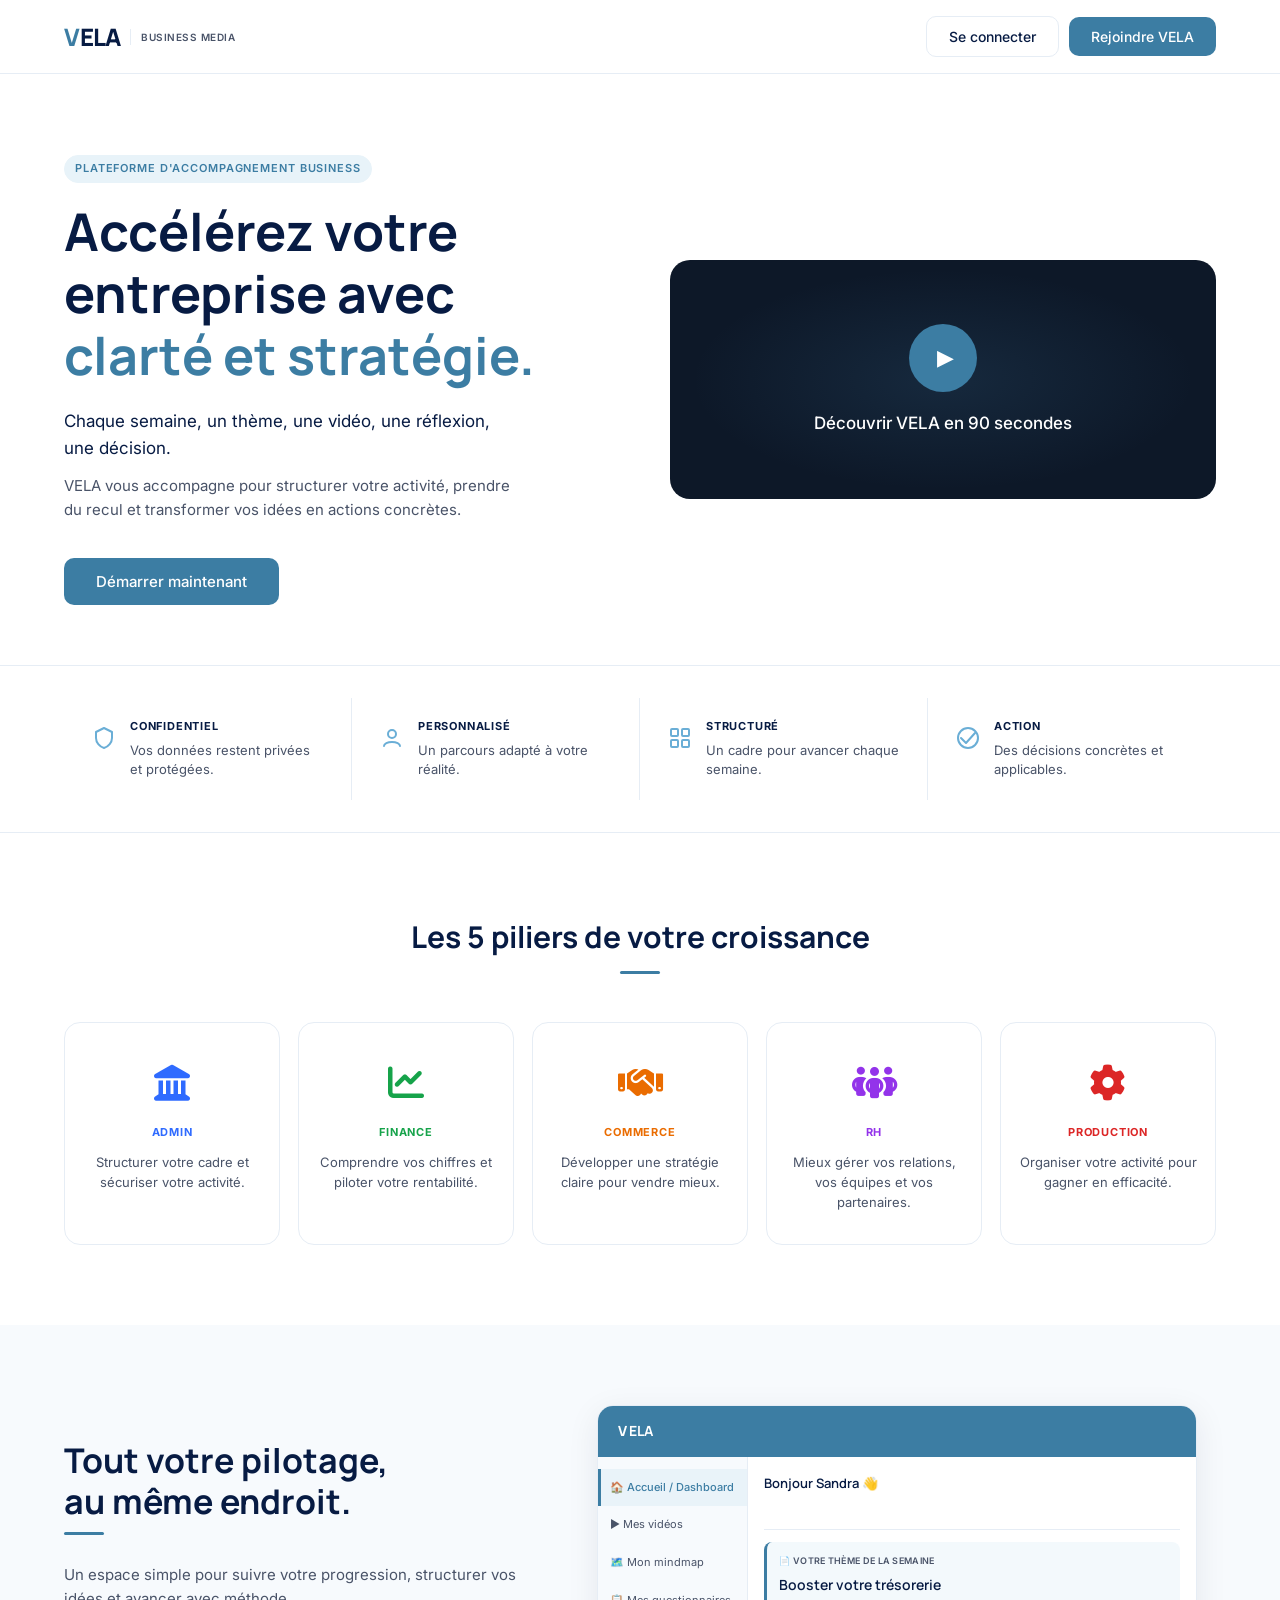
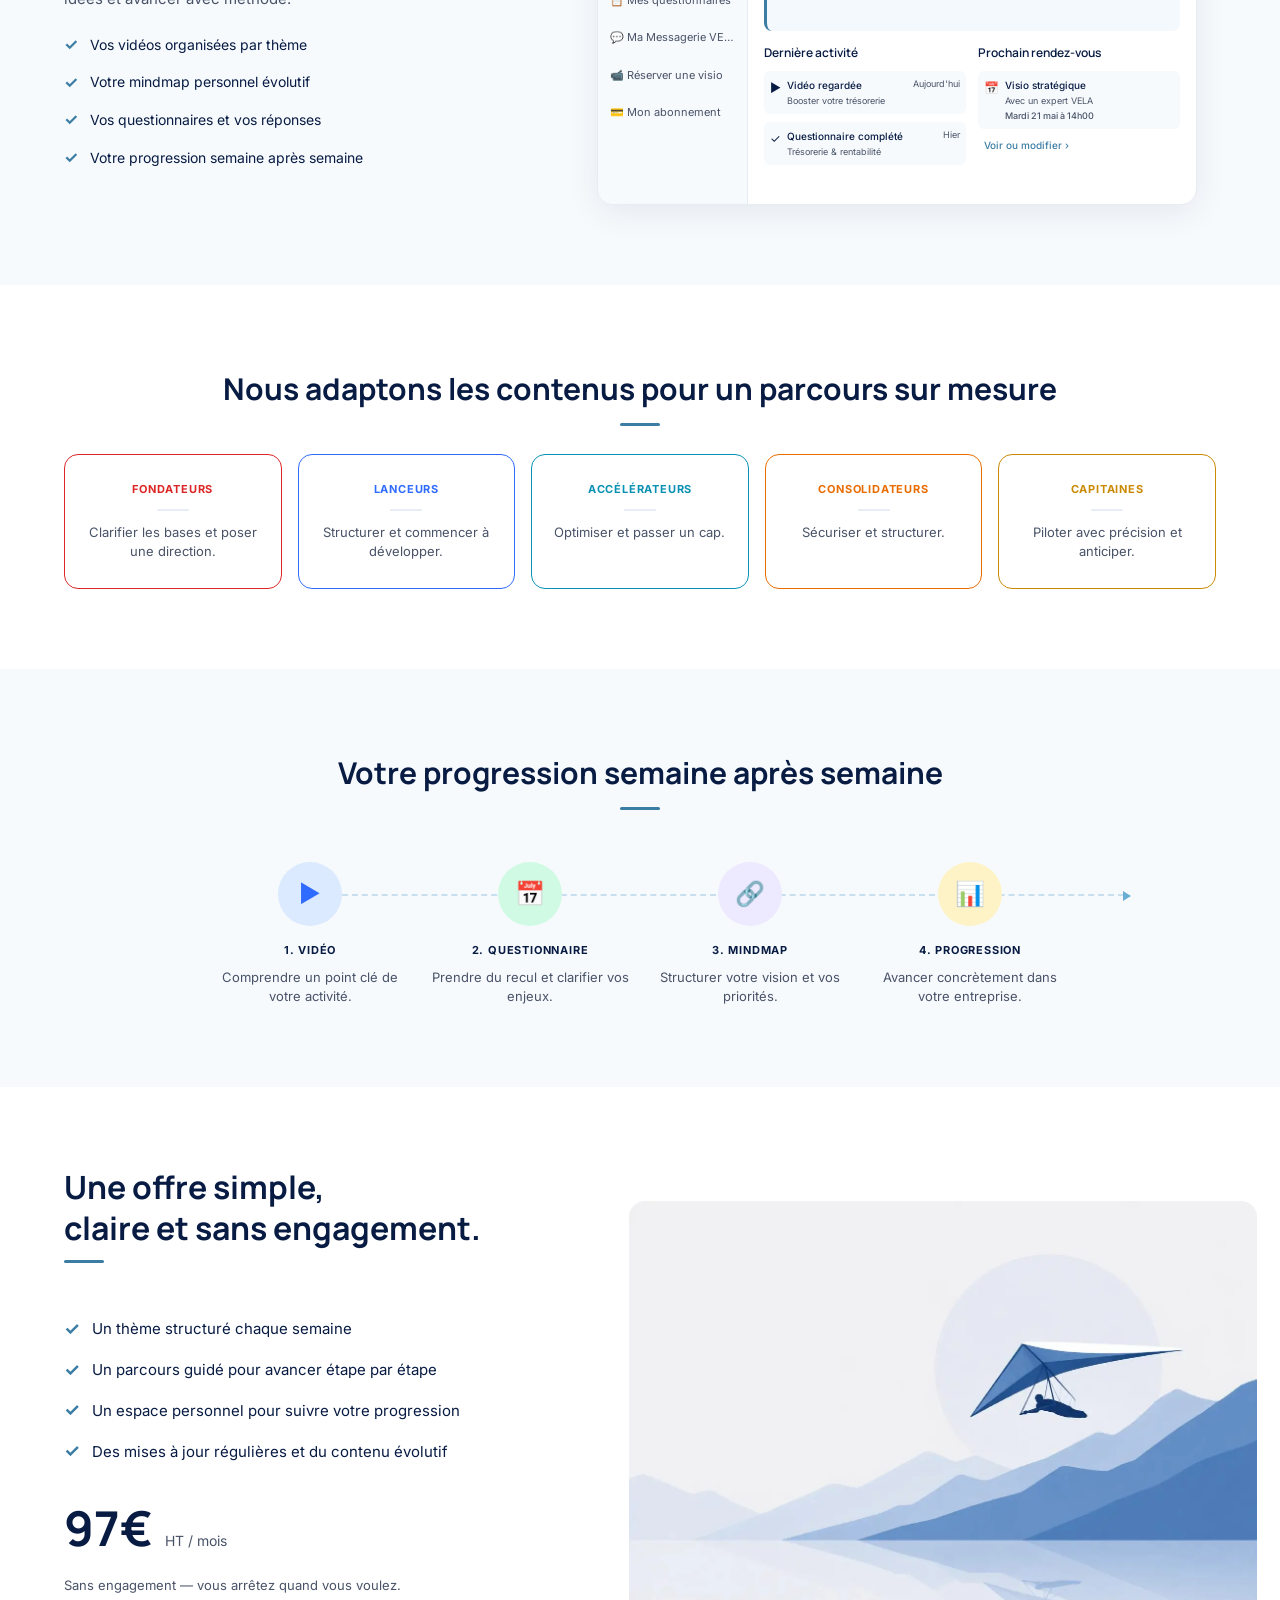
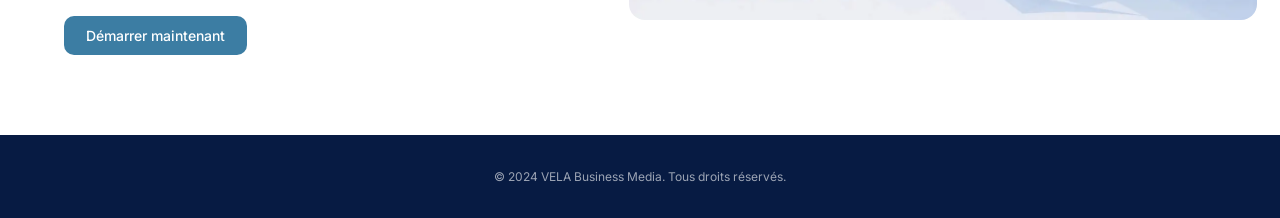
==== index.html @ 811b375d "feat: Add initial website structure with HTML, CSS, and JavaScript - Created index.html with header," ====
<!DOCTYPE html>
<html lang="fr">
<head>
    <meta charset="UTF-8">
    <meta name="viewport" content="width=device-width, initial-scale=1.0">
    <title>VELA Business Media - Plateforme d'Accompagnement Business</title>
    <link rel="preconnect" href="https://fonts.googleapis.com">
    <link rel="preconnect" href="https://fonts.gstatic.com" crossorigin>
    <link href="https://fonts.googleapis.com/css2?family=Inter:wght@400;500;600&family=Manrope:wght@600;700&display=swap" rel="stylesheet">
    <link rel="stylesheet" href="https://cdnjs.cloudflare.com/ajax/libs/font-awesome/6.5.0/css/all.min.css">
    <link rel="stylesheet" href="styles/main.css">
</head>
<body>
    <!-- Header -->
    <header class="header">
        <div class="container">
            <div class="header-content">
                <div class="logo">
                    <div class="logo-main">
                        <span class="logo-v">V</span><span class="logo-text">ELA</span>
                    </div>
                    <span class="logo-sub">BUSINESS MEDIA</span>
                </div>
                <div class="header-actions">
                    <button class="btn-secondary">Se connecter</button>
                    <button class="btn-primary">Rejoindre VELA</button>
                </div>
            </div>
        </div>
    </header>

    <!-- Hero Section -->
    <section class="hero">
        <div class="container">
            <div class="hero-content">
                <div class="hero-text">
                    <span class="hero-badge">Plateforme d'accompagnement business</span>
                    <h1>Accélérez votre entreprise avec <span class="hero-highlight">clarté et stratégie.</span></h1>
                    <p class="hero-subtitle">Chaque semaine, un thème, une vidéo, une réflexion, une décision.</p>
                    <p class="hero-desc">VELA vous accompagne pour structurer votre activité, prendre du recul et transformer vos idées en actions concrètes.</p>
                    <button class="btn-primary btn-large">Démarrer maintenant</button>
                </div>
                <div class="hero-image">
                    <div class="video-placeholder hero-video-placeholder">
                        <button class="play-button">▶</button>
                        <p>Découvrir VELA en 90 secondes</p>
                    </div>
                </div>
            </div>
        </div>
    </section>

    <!-- Features Section -->
    <section class="features">
        <div class="container">
            <div class="features-grid">
                <div class="feature-card">
                    <div class="feature-icon">
                        <svg width="24" height="24" viewBox="0 0 24 24" fill="none" xmlns="http://www.w3.org/2000/svg">
                            <path d="M12 2L4 6V12C4 16.42 7.45 20.57 12 22C16.55 20.57 20 16.42 20 12V6L12 2Z" stroke="#6AAED6" stroke-width="2" stroke-linejoin="round"/>
                        </svg>
                    </div>
                    <div class="feature-body">
                        <h3>Confidentiel</h3>
                        <p>Vos données restent privées et protégées.</p>
                    </div>
                </div>
                <div class="feature-card">
                    <div class="feature-icon">
                        <svg width="24" height="24" viewBox="0 0 24 24" fill="none" xmlns="http://www.w3.org/2000/svg">
                            <circle cx="12" cy="8" r="4" stroke="#6AAED6" stroke-width="2"/>
                            <path d="M4 20C4 17.79 7.58 16 12 16C16.42 16 20 17.79 20 20" stroke="#6AAED6" stroke-width="2" stroke-linecap="round"/>
                        </svg>
                    </div>
                    <div class="feature-body">
                        <h3>Personnalisé</h3>
                        <p>Un parcours adapté à votre réalité.</p>
                    </div>
                </div>
                <div class="feature-card">
                    <div class="feature-icon">
                        <svg width="24" height="24" viewBox="0 0 24 24" fill="none" xmlns="http://www.w3.org/2000/svg">
                            <rect x="3" y="3" width="7" height="7" rx="1" stroke="#6AAED6" stroke-width="2"/>
                            <rect x="14" y="3" width="7" height="7" rx="1" stroke="#6AAED6" stroke-width="2"/>
                            <rect x="3" y="14" width="7" height="7" rx="1" stroke="#6AAED6" stroke-width="2"/>
                            <rect x="14" y="14" width="7" height="7" rx="1" stroke="#6AAED6" stroke-width="2"/>
                        </svg>
                    </div>
                    <div class="feature-body">
                        <h3>Structuré</h3>
                        <p>Un cadre pour avancer chaque semaine.</p>
                    </div>
                </div>
                <div class="feature-card">
                    <div class="feature-icon">
                        <svg width="24" height="24" viewBox="0 0 24 24" fill="none" xmlns="http://www.w3.org/2000/svg">
                            <path d="M5 12L10 17L19 7" stroke="#6AAED6" stroke-width="2" stroke-linecap="round" stroke-linejoin="round"/>
                            <circle cx="12" cy="12" r="10" stroke="#6AAED6" stroke-width="2"/>
                        </svg>
                    </div>
                    <div class="feature-body">
                        <h3>Action</h3>
                        <p>Des décisions concrètes et applicables.</p>
                    </div>
                </div>
            </div>
        </div>
    </section>

    <!-- Pillars Section -->
    <section class="pillars">
        <div class="container">
            <h2 class="section-title">Les 5 piliers de votre croissance</h2>
            <div class="pillars-grid">
                <div class="pillar-card">
                    <div class="pillar-icon admin"><i class="fa-solid fa-landmark"></i></div>
                    <h3 class="pillar-name admin">Admin</h3>
                    <p>Structurer votre cadre et sécuriser votre activité.</p>
                </div>
                <div class="pillar-card">
                    <div class="pillar-icon finance"><i class="fa-solid fa-chart-line"></i></div>
                    <h3 class="pillar-name finance">Finance</h3>
                    <p>Comprendre vos chiffres et piloter votre rentabilité.</p>
                </div>
                <div class="pillar-card">
                    <div class="pillar-icon commerce"><i class="fa-solid fa-handshake"></i></div>
                    <h3 class="pillar-name commerce">Commerce</h3>
                    <p>Développer une stratégie claire pour vendre mieux.</p>
                </div>
                <div class="pillar-card">
                    <div class="pillar-icon rh"><i class="fa-solid fa-people-group"></i></div>
                    <h3 class="pillar-name rh">RH</h3>
                    <p>Mieux gérer vos relations, vos équipes et vos partenaires.</p>
                </div>
                <div class="pillar-card">
                    <div class="pillar-icon production"><i class="fa-solid fa-gear"></i></div>
                    <h3 class="pillar-name production">Production</h3>
                    <p>Organiser votre activité pour gagner en efficacité.</p>
                </div>
            </div>
        </div>
    </section>

    <!-- Dashboard Section -->
    <section class="dashboard">
        <div class="container">
            <div class="dashboard-content">
                <div class="dashboard-text">
                    <h2>Tout votre pilotage,<br>au même endroit.</h2>
                    <p>Un espace simple pour suivre votre progression, structurer vos idées et avancer avec méthode.</p>
                    <ul class="dashboard-features">
                        <li>Vos vidéos organisées par thème</li>
                        <li>Votre mindmap personnel évolutif</li>
                        <li>Vos questionnaires et vos réponses</li>
                        <li>Votre progression semaine après semaine</li>
                    </ul>
                </div>
                <div class="dashboard-image">
                    <div class="dashboard-mockup">
                        <div class="dashboard-header">
                            <span class="dashboard-logo"><span class="logo-v-dash">V</span>ELA</span>
                        </div>
                        <div class="dashboard-wrapper">
                            <div class="dashboard-menu">
                                <div class="menu-item active">🏠 Accueil / Dashboard</div>
                                <div class="menu-item">▶ Mes vidéos</div>
                                <div class="menu-item">🗺️ Mon mindmap</div>
                                <div class="menu-item">📋 Mes questionnaires</div>
                                <div class="menu-item">💬 Ma Messagerie VELA</div>
                                <div class="menu-item">📹 Réserver une visio</div>
                                <div class="menu-item">💳 Mon abonnement</div>
                            </div>
                            <div class="dashboard-main">
                                <div class="dashboard-header-content">
                                    <div class="dashboard-greeting">
                                        <h4>Bonjour Sandra 👋</h4>
                                    </div>
                                </div>
                                <div class="dashboard-theme">
                                    <span class="theme-label">📄 VOTRE THÈME DE LA SEMAINE</span>
                                    <h3>Booster votre trésorerie</h3>
                                </div>
                                <div class="dashboard-section">
                                    <h4>Dernière activité</h4>
                                    <div class="dashboard-item compact">
                                        <span class="item-icon">▶</span>
                                        <div class="item-content">
                                            <p class="item-title">Vidéo regardée</p>
                                            <p class="item-meta">Booster votre trésorerie</p>
                                        </div>
                                        <span class="item-time">Aujourd'hui</span>
                                    </div>
                                    <div class="dashboard-item compact">
                                        <span class="item-icon">✓</span>
                                        <div class="item-content">
                                            <p class="item-title">Questionnaire complété</p>
                                            <p class="item-meta">Trésorerie & rentabilité</p>
                                        </div>
                                        <span class="item-time">Hier</span>
                                    </div>
                                </div>
                                <div class="dashboard-section">
                                    <h4>Prochain rendez-vous</h4>
                                    <div class="dashboard-item compact">
                                        <span class="item-icon">📅</span>
                                        <div class="item-content">
                                            <p class="item-title">Visio stratégique</p>
                                            <p class="item-meta">Avec un expert VELA</p>
                                            <p class="item-date-small">Mardi 21 mai à 14h00</p>
                                        </div>
                                    </div>
                                    <a href="#" class="item-link">Voir ou modifier ›</a>
                                </div>
                            </div>
                        </div>
                    </div>
                </div>
            </div>
        </div>
    </section>

    <!-- Levels Section -->
    <section class="levels">
        <div class="container">
            <h2 class="section-title">Nous adaptons les contenus pour un parcours sur mesure</h2>
            <div class="levels-grid">
                <div class="level-card fondateurs">
                    <h3 class="level-name fondateurs">Fondateurs</h3>
                    <div class="level-sep"></div>
                    <p>Clarifier les bases et poser une direction.</p>
                </div>
                <div class="level-card lanceurs">
                    <h3 class="level-name lanceurs">Lanceurs</h3>
                    <div class="level-sep"></div>
                    <p>Structurer et commencer à développer.</p>
                </div>
                <div class="level-card accelerateurs">
                    <h3 class="level-name accelerateurs">Accélérateurs</h3>
                    <div class="level-sep"></div>
                    <p>Optimiser et passer un cap.</p>
                </div>
                <div class="level-card consolidateurs">
                    <h3 class="level-name consolidateurs">Consolidateurs</h3>
                    <div class="level-sep"></div>
                    <p>Sécuriser et structurer.</p>
                </div>
                <div class="level-card capitaines">
                    <h3 class="level-name capitaines">Capitaines</h3>
                    <div class="level-sep"></div>
                    <p>Piloter avec précision et anticiper.</p>
                </div>
            </div>
        </div>
    </section>

    <!-- Journey Section -->
    <section class="journey">
        <div class="container">
            <h2 class="section-title">Votre progression semaine après semaine</h2>
            <div class="journey-steps">
                <div class="journey-line"></div>
                <div class="step">
                    <div class="step-circle step-video">▶</div>
                    <h3>1. VIDÉO</h3>
                    <p>Comprendre un point clé de votre activité.</p>
                </div>
                <div class="step">
                    <div class="step-circle step-questionnaire">📅</div>
                    <h3>2. QUESTIONNAIRE</h3>
                    <p>Prendre du recul et clarifier vos enjeux.</p>
                </div>
                <div class="step">
                    <div class="step-circle step-mindmap">🔗</div>
                    <h3>3. MINDMAP</h3>
                    <p>Structurer votre vision et vos priorités.</p>
                </div>
                <div class="step">
                    <div class="step-circle step-progression">📊</div>
                    <h3>4. PROGRESSION</h3>
                    <p>Avancer concrètement dans votre entreprise.</p>
                </div>
            </div>
        </div>
    </section>

    <!-- Pricing Section -->
    <section class="pricing">
        <div class="container">
            <div class="pricing-wrapper">
                <div class="pricing-content">
                    <h2>Une offre simple,<br>claire et sans engagement.</h2>
                    <ul class="pricing-features">
                        <li> Un thème structuré chaque semaine</li>
                        <li> Un parcours guidé pour avancer étape par étape</li>
                        <li> Un espace personnel pour suivre votre progression</li>
                        <li> Des mises à jour régulières et du contenu évolutif</li>
                    </ul>
                    <div class="pricing-box">
                        <div class="pricing-amount">
                            <span class="amount">97€</span>
                            <span class="period">HT / mois</span>
                        </div>
                        <p class="pricing-note">Sans engagement — vous arrêtez quand vous voulez.</p>
                        <button class="btn-primary">Démarrer maintenant</button>
                    </div>
                </div>
                <div class="pricing-image">
                    <img src="assets/images/deltaplane.webp" alt="Deltaplane" class="pricing-img">
                </div>
            </div>
        </div>
    </section>

    <!-- Footer -->
    <footer class="footer">
        <div class="container">
            <p>&copy; 2024 VELA Business Media. Tous droits réservés.</p>
        </div>
    </footer>

    <script src="js/main.js"></script>
</body>
</html>
---- styles/main.css ----
* {
    margin: 0;
    padding: 0;
    box-sizing: border-box;
}

:root {
    --blue-primary: #3c7da3;
    --blue-dark: #071b43;
    --bg-main: #F7FAFD;
    --white: #FFFFFF;
    --gray-border: #E6EDF5;
    --gray-text: #495368;
    --button-blue: #3c7da3;

    --font-title: 'Manrope', sans-serif;
    --font-text: 'Inter', sans-serif;
}

html {
    scroll-behavior: smooth;
}

body {
    font-family: var(--font-text);
    color: var(--blue-dark);
    line-height: 1.6;
    background: var(--bg-main);
}

.container {
    max-width: 1200px;
    margin: 0 auto;
    padding: 0 24px;
}

/* ── Header ─────────────────────────────────────────── */
.header {
    background: var(--white);
    padding: 16px 0;
    border-bottom: 1px solid var(--gray-border);
    position: sticky;
    top: 0;
    z-index: 1000;
}

.header-content {
    display: flex;
    justify-content: space-between;
    align-items: center;
}

.logo {
    display: flex;
    align-items: center;
    gap: 10px;
    font-family: var(--font-title);
}

.logo-main {
    display: flex;
    align-items: baseline;
}

.logo-v {
    font-size: 24px;
    font-weight: 800;
    color: var(--blue-primary);
    line-height: 1;
}

.logo-text {
    font-size: 24px;
    font-weight: 800;
    color: var(--blue-dark);
    letter-spacing: -1px;
    line-height: 1;
}

.logo-sub {
    font-family: var(--font-text);
    font-size: 10px;
    font-weight: 600;
    color: var(--gray-text);
    letter-spacing: 0.5px;
    text-transform: uppercase;
    border-left: 1px solid var(--gray-border);
    padding-left: 10px;
}

.header-actions {
    display: flex;
    gap: 10px;
    align-items: center;
}

/* ── Buttons ─────────────────────────────────────────── */
.btn-primary {
    background: var(--button-blue);
    color: var(--white);
    padding: 11px 22px;
    border-radius: 10px;
    font-family: var(--font-text);
    font-weight: 500;
    font-size: 14px;
    cursor: pointer;
    border: none;
    transition: background 0.2s, transform 0.2s;
}

.btn-primary:hover {
    background: #2d5a7e;
    transform: translateY(-1px);
}

.btn-secondary {
    background: transparent;
    color: var(--blue-dark);
    padding: 11px 22px;
    border-radius: 10px;
    font-family: var(--font-text);
    font-weight: 500;
    font-size: 14px;
    cursor: pointer;
    border: 1px solid var(--gray-border);
    transition: border-color 0.2s, background 0.2s;
}

.btn-secondary:hover {
    background: var(--bg-main);
    border-color: var(--blue-primary);
}

.btn-large {
    padding: 14px 32px;
    font-size: 15px;
}

/* ── Hero ────────────────────────────────────────────── */
.hero {
    padding: 80px 0 60px;
    background: var(--white);
}

.hero-content {
    display: grid;
    grid-template-columns: 1fr 1fr;
    gap: 60px;
    align-items: center;
}

.hero-badge {
    display: inline-block;
    font-family: var(--font-text);
    font-size: 11px;
    font-weight: 600;
    letter-spacing: 0.08em;
    text-transform: uppercase;
    color: #3c7da3;
    background: #e8f3f9;
    border: 1px solid #e8f3f9;
    border-radius: 20px;
    padding: 4px 10px;
    margin-bottom: 18px;
}

.hero-text h1 {
    font-family: var(--font-title);
    font-size: 52px;
    font-weight: 700;
    line-height: 1.2;
    color: var(--blue-dark);
    margin-bottom: 20px;
}

.hero-subtitle {
    font-size: 17px;
    color: var(--blue-dark);
    margin-bottom: 12px;
    max-width: 460px;
    line-height: 1.6;
}

.hero-desc {
    font-size: 15px;
    color: var(--gray-text);
    margin-bottom: 36px;
    max-width: 460px;
    line-height: 1.6;
}

.hero-image {
    display: flex;
    justify-content: center;
    align-items: center;
}

.hero-video-placeholder {
    width: 100%;
    aspect-ratio: 16/9;
    max-width: 560px;
}

.hero-highlight {
    color: var(--blue-primary);
}

.hero-img {
    width: 100%;
    max-width: 500px;
    height: auto;
    border-radius: 12px;
    object-fit: cover;
}

/* ── Features ────────────────────────────────────────── */
.features {
    padding: 32px 0;
    background: var(--white);
    border-top: 1px solid var(--gray-border);
    border-bottom: 1px solid var(--gray-border);
}

.features-grid {
    display: grid;
    grid-template-columns: repeat(4, 1fr);
}

.feature-card {
    display: flex;
    align-items: flex-start;
    gap: 14px;
    padding: 20px 28px;
    border-right: 1px solid var(--gray-border);
    transition: background 0.2s;
}

.feature-card:last-child {
    border-right: none;
}

.feature-card:hover {
    background: var(--bg-main);
}

.feature-icon {
    font-size: 26px;
    flex-shrink: 0;
    margin-top: 2px;
}

.feature-body h3 {
    font-family: var(--font-text);
    font-size: 11px;
    font-weight: 700;
    letter-spacing: 0.8px;
    text-transform: uppercase;
    color: var(--blue-dark);
    margin-bottom: 5px;
}

.feature-body p {
    font-size: 13px;
    color: var(--gray-text);
    line-height: 1.5;
}

/* ── Video Section ───────────────────────────────────── */
.video-section {
    padding: 64px 0;
    background: var(--bg-main);
}

.video-placeholder {
    background: #0d1828;
    border-radius: 20px;
    aspect-ratio: 16/7;
    display: flex;
    flex-direction: column;
    align-items: center;
    justify-content: center;
    gap: 20px;
    max-width: 860px;
    margin: 0 auto;
    cursor: pointer;
    overflow: hidden;
    position: relative;
}

.video-placeholder::before {
    content: '';
    position: absolute;
    inset: 0;
    background: radial-gradient(ellipse at center, rgba(74,138,184,0.15) 0%, transparent 65%);
    pointer-events: none;
}

.play-button {
    width: 68px;
    height: 68px;
    border-radius: 50%;
    background: var(--button-blue);
    color: var(--white);
    font-size: 22px;
    border: none;
    cursor: pointer;
    display: flex;
    align-items: center;
    justify-content: center;
    padding-left: 4px;
    position: relative;
    z-index: 1;
    transition: transform 0.2s, background 0.2s;
}

.play-button:hover {
    transform: scale(1.08);
    background: #2d5a7e;
}

.video-placeholder p {
    color: var(--white);
    text-align: center;
    font-size: 17px;
    font-weight: 500;
    position: relative;
    z-index: 1;
    line-height: 1.4;
}

/* ── Section Titles ──────────────────────────────────── */
.section-title {
    font-family: var(--font-title);
    font-size: 30px;
    font-weight: 700;
    color: var(--blue-dark);
    margin-bottom: 12px;
    text-align: center;
}

.section-title::after {
    content: '';
    display: block;
    width: 40px;
    height: 3px;
    background: var(--blue-primary);
    border-radius: 2px;
    margin: 10px auto 28px;
}

.section-title-bar {
    display: block;
    width: 40px;
    height: 3px;
    background: var(--button-blue);
    border-radius: 2px;
    margin: 0 auto 40px;
}

.section-subtitle {
    text-align: center;
    font-size: 15px;
    color: var(--gray-text);
    margin-bottom: 40px;
}

/* ── Pillars ─────────────────────────────────────────── */
.pillars {
    padding: 80px 0;
    background: var(--white);
}

.pillars .section-title {
    margin-bottom: 8px;
}

.pillars-grid {
    display: grid;
    grid-template-columns: repeat(5, 1fr);
    gap: 18px;
    margin-top: 48px;
}

.pillar-card {
    background: var(--white);
    padding: 32px 16px;
    border-radius: 16px;
    border: 1px solid var(--gray-border);
    text-align: center;
    transition: box-shadow 0.2s, transform 0.2s;
}

.pillar-card:hover {
    box-shadow: 0 8px 24px rgba(2,17,55,0.07);
    transform: translateY(-3px);
}

.pillar-icon {
    font-size: 36px;
    margin-bottom: 12px;
    display: block;
}

.pillar-icon.admin      { color: #2F6BFF; }
.pillar-icon.finance    { color: #16A34A; }
.pillar-icon.commerce   { color: #EA6C00; }
.pillar-icon.rh         { color: #9333EA; }
.pillar-icon.production { color: #DC2626; }

.pillar-name {
    font-family: var(--font-text);
    font-size: 11px;
    font-weight: 700;
    letter-spacing: 0.8px;
    text-transform: uppercase;
    margin-bottom: 10px;
}

.pillar-card p {
    font-size: 13px;
    color: var(--gray-text);
    line-height: 1.55;
}

/* Pillar colors */
.pillar-name.admin      { color: #2F6BFF; }
.pillar-name.finance    { color: #16A34A; }
.pillar-name.commerce   { color: #EA6C00; }
.pillar-name.rh         { color: #9333EA; }
.pillar-name.production { color: #DC2626; }

/* ── Dashboard ───────────────────────────────────────── */
.dashboard {
    padding: 80px 0;
    background: var(--bg-main);
}

.dashboard-content {
    display: grid;
    grid-template-columns: 1fr 1.4fr;
    gap: 60px;
    align-items: center;
}

.dashboard-text h2 {
    font-family: var(--font-title);
    font-size: 34px;
    font-weight: 700;
    color: var(--blue-dark);
    margin-bottom: 6px;
    line-height: 1.2;
}

.dashboard-text h2::after {
    content: '';
    display: block;
    width: 40px;
    height: 3px;
    background: var(--blue-primary);
    border-radius: 2px;
    margin: 10px 0 28px;
}

.dashboard-text > p {
    font-size: 15px;
    color: var(--gray-text);
    line-height: 1.65;
    margin-bottom: 20px;
}

.dashboard-features {
    list-style: none;
    display: flex;
    flex-direction: column;
    gap: 12px;
}

.dashboard-features li {
    font-size: 14px;
    color: var(--blue-dark);
    display: flex;
    align-items: center;
    gap: 12px;
    padding-left: 0;
}

.dashboard-features li:before {
    content: "✓";
    color: var(--button-blue);
    font-weight: 700;
    font-size: 16px;
    flex-shrink: 0;
}

.dashboard-image {
    display: flex;
    justify-content: center;
}

.dashboard-mockup {
    background: var(--white);
    border-radius: 16px;
    overflow: hidden;
    border: 1px solid var(--gray-border);
    box-shadow: 0 8px 32px rgba(2,17,55,0.08);
    width: 100%;
    max-width: 600px;
    display: flex;
    flex-direction: column;
    height: 400px;
}

.dashboard-header {
    background: var(--button-blue);
    color: var(--white);
    padding: 14px 20px;
    font-family: var(--font-title);
    font-weight: 700;
    font-size: 13px;
    display: flex;
    align-items: center;
    gap: 8px;
}

.dashboard-logo {
    display: flex;
    align-items: center;
    gap: 2px;
    font-size: 14px;
}

.logo-v-dash {
    color: var(--white);
    font-weight: 800;
}

.dashboard-wrapper {
    display: grid;
    grid-template-columns: 150px 1fr;
    gap: 0;
    flex: 1;
    overflow: hidden;
}

.dashboard-menu {
    background: var(--bg-main);
    padding: 12px 0;
    border-right: 1px solid var(--gray-border);
    display: flex;
    flex-direction: column;
    overflow-y: auto;
}

.menu-item {
    padding: 10px 12px;
    font-size: 11px;
    color: var(--gray-text);
    cursor: pointer;
    transition: all 0.2s;
    white-space: nowrap;
    overflow: hidden;
    text-overflow: ellipsis;
}

.menu-item:hover { 
    color: var(--blue-primary);
    background: rgba(106, 174, 214, 0.05);
}

.menu-item.active {
    color: var(--button-blue);
    background: rgba(106, 174, 214, 0.1);
    border-left: 3px solid var(--button-blue);
    padding-left: 9px;
    font-weight: 500;
}

.dashboard-main {
    padding: 16px;
    flex: 1;
    display: grid;
    grid-template-columns: 1fr 1fr;
    gap: 12px;
    overflow-y: auto;
    font-size: 12px;
}

.dashboard-header-content,
.dashboard-theme {
    grid-column: 1 / -1;
}

.dashboard-header-content {
    border-bottom: 1px solid var(--gray-border);
    padding-bottom: 12px;
}

.dashboard-greeting h4 {
    font-family: var(--font-title);
    font-size: 13px;
    font-weight: 600;
    color: var(--blue-dark);
    margin: 0;
}

.dashboard-theme {
    background: rgba(106, 174, 214, 0.08);
    border-radius: 8px;
    padding: 12px;
    border-left: 3px solid var(--button-blue);
}

.theme-label {
    font-size: 9px;
    font-weight: 600;
    color: var(--gray-text);
    text-transform: uppercase;
    letter-spacing: 0.3px;
    display: block;
    margin-bottom: 6px;
}

.dashboard-theme h3 {
    font-family: var(--font-title);
    font-size: 14px;
    font-weight: 600;
    color: var(--blue-dark);
    margin: 0;
}

.dashboard-section {
    display: flex;
    flex-direction: column;
    gap: 8px;
}

.dashboard-section h4 {
    font-family: var(--font-title);
    font-size: 12px;
    font-weight: 600;
    color: var(--blue-dark);
    margin: 0;
}

.dashboard-item {
    display: flex;
    align-items: flex-start;
    gap: 8px;
    padding: 8px;
    background: var(--bg-main);
    border-radius: 6px;
}

.dashboard-item.compact {
    padding: 6px;
    gap: 6px;
}

.item-icon {
    font-size: 12px;
    flex-shrink: 0;
    padding-top: 1px;
}

.item-content {
    flex: 1;
    display: flex;
    flex-direction: column;
    gap: 1px;
}

.item-title {
    font-weight: 500;
    color: var(--blue-dark);
    margin: 0;
    font-size: 10px;
}

.item-meta {
    color: var(--gray-text);
    margin: 0;
    font-size: 9px;
}

.item-date-small {
    color: var(--gray-text);
    margin: 0;
    font-size: 9px;
    font-weight: 500;
}

.item-time {
    font-size: 9px;
    color: var(--gray-text);
    flex-shrink: 0;
}

.item-link {
    font-size: 10px;
    color: var(--button-blue);
    text-decoration: none;
    font-weight: 500;
    padding: 0 6px;
}

/* ── Levels ──────────────────────────────────────────── */
.levels {
    padding: 80px 0;
    background: var(--white);
}

.levels-grid {
    display: grid;
    grid-template-columns: repeat(5, 1fr);
    gap: 16px;
}

.level-card {
    background: var(--white);
    padding: 26px 16px;
    border-radius: 14px;
    border: 1px solid var(--gray-border);
    text-align: center;
    transition: box-shadow 0.2s, transform 0.2s;
}

.level-card:hover {
    box-shadow: 0 6px 20px rgba(2,17,55,0.07);
    transform: translateY(-2px);
}

.level-name {
    font-family: var(--font-text);
    font-size: 11px;
    font-weight: 700;
    letter-spacing: 0.8px;
    text-transform: uppercase;
    margin-bottom: 10px;
}

.level-sep {
    width: 32px;
    height: 2px;
    background: var(--gray-border);
    margin: 0 auto 12px;
    border-radius: 1px;
}

.level-card p {
    font-size: 13px;
    color: var(--gray-text);
    line-height: 1.5;
}

/* Level colors */
.level-name.fondateurs     { color: #DC2626; }
.level-name.lanceurs       { color: #2F6BFF; }
.level-name.accelerateurs  { color: #0891B2; }
.level-name.consolidateurs { color: #EA6C00; }
.level-name.capitaines     { color: #CA8A04; }

.level-card.fondateurs     { border-color: #DC2626; }
.level-card.lanceurs       { border-color: #2F6BFF; }
.level-card.accelerateurs  { border-color: #0891B2; }
.level-card.consolidateurs { border-color: #EA6C00; }
.level-card.capitaines     { border-color: #CA8A04; }

/* ── Journey ─────────────────────────────────────────── */
.journey {
    padding: 80px 0;
    background: var(--bg-main);
}

.journey-steps {
    display: flex;
    justify-content: center;
    align-items: flex-start;
    gap: 0;
    margin-top: 52px;
    position: relative;
}

.journey-line {
    position: absolute;
    top: 32px;
    left: calc(25% - 20px);
    right: 8%;
    height: 0;
    border-top: 2px dashed #c8dff0;
    z-index: 0;
}

.journey-line::after {
    content: '';
    position: absolute;
    right: -7px;
    top: -5px;
    border-top: 5px solid transparent;
    border-bottom: 5px solid transparent;
    border-left: 8px solid #6AAED6;
}

.step {
    flex: 1;
    max-width: 220px;
    text-align: center;
    padding: 0 8px;
    position: relative;
    z-index: 1;
}


.step-circle {
    width: 64px;
    height: 64px;
    border-radius: 50%;
    display: flex;
    align-items: center;
    justify-content: center;
    margin: 0 auto 16px;
    font-size: 24px;
}

.step-video         { background: #DBEAFE; color: #2F6BFF; }
.step-questionnaire { background: #D1FAE5; color: #16A34A; }
.step-mindmap       { background: #EDE9FE; color: #9333EA; }
.step-progression   { background: #FEF3C7; color: #D97706; }

.step h3 {
    font-family: var(--font-text);
    font-size: 11px;
    font-weight: 700;
    letter-spacing: 0.8px;
    text-transform: uppercase;
    color: var(--blue-dark);
    margin-bottom: 8px;
}

.step p {
    font-size: 13px;
    color: var(--gray-text);
    line-height: 1.5;
}


/* ── Pricing ─────────────────────────────────────────── */
.pricing {
    padding: 80px 0;
    background: var(--white);
}

.pricing-wrapper {
    display: grid;
    grid-template-columns: 1fr 1fr;
    gap: 60px;
    align-items: center;
}

.pricing-content {
    display: flex;
    flex-direction: column;
    gap: 24px;
}

.pricing-content h2 {
    font-family: var(--font-title);
    font-size: 32px;
    font-weight: 700;
    color: var(--blue-dark);
    line-height: 1.3;
}

.pricing-content h2::after {
    content: '';
    display: block;
    width: 40px;
    height: 3px;
    background: var(--blue-primary);
    border-radius: 2px;
    margin: 10px 0 28px;
}

.pricing-features {
    list-style: none;
    display: flex;
    flex-direction: column;
    gap: 12px;
}

.pricing-features li {
    font-size: 15px;
    color: var(--blue-dark);
    display: flex;
    align-items: center;
    gap: 12px;
}

.pricing-features li:before {
    content: "✓";
    color: var(--button-blue);
    font-weight: 700;
    font-size: 18px;
}

.pricing-box {
    background: transparent;
    padding: 0;
    border: none;
    border-radius: 0;
}

.pricing-amount {
    display: flex;
    align-items: baseline;
    justify-content: flex-start;
    gap: 12px;
    margin-bottom: 8px;
}

.amount {
    font-family: var(--font-title);
    font-size: 48px;
    font-weight: 700;
    color: var(--blue-dark);
}

.period {
    font-size: 14px;
    color: var(--gray-text);
}

.pricing-note {
    font-size: 13px;
    color: var(--gray-text);
    margin-bottom: 20px;
}

.pricing-image {
    display: flex;
    align-items: center;
    justify-content: center;
}

.pricing-img {
    max-width: 115%;
    height: auto;
    border-radius: 16px;
}

/* ── Footer ──────────────────────────────────────────── */
.footer {
    padding: 32px 0;
    background: var(--blue-dark);
    color: rgba(255,255,255,0.6);
    text-align: center;
    font-size: 12px;
}

/* ── Responsive ──────────────────────────────────────── */
@media (max-width: 1024px) {
    .hero-content      { grid-template-columns: 1fr; gap: 40px; }
    .features-grid     { grid-template-columns: repeat(2, 1fr); }
    .pillars-grid      { grid-template-columns: repeat(3, 1fr); }
    .levels-grid       { grid-template-columns: repeat(3, 1fr); }
    .dashboard-content { grid-template-columns: 1fr; gap: 40px; }
    .pricing-wrapper   { grid-template-columns: 1fr; gap: 40px; }
}

@media (max-width: 768px) {
    .hero-text h1      { font-size: 36px; }
    .section-title     { font-size: 26px; }
    .features-grid     { grid-template-columns: repeat(2, 1fr); }
    .feature-card      { border-right: none; border-bottom: 1px solid var(--gray-border); }
    .feature-card:nth-child(odd) { border-right: 1px solid var(--gray-border); }
    .pillars-grid      { grid-template-columns: repeat(2, 1fr); }
    .levels-grid       { grid-template-columns: repeat(2, 1fr); }
    .journey-steps     { flex-direction: column; align-items: center; gap: 12px; }
    .journey-line      { display: none; }
    .step-connector    { width: 2px; height: 40px; border-top: none; border-left: 2px dashed var(--gray-border); margin: 0; }
    .container         { padding: 0 16px; }
}

@media (max-width: 480px) {
    .hero              { padding: 56px 0 40px; }
    .hero-text h1      { font-size: 28px; }
    .features-grid     { grid-template-columns: 1fr; }
    .feature-card      { border-right: none; }
    .pillars-grid      { grid-template-columns: 1fr; }
    .levels-grid       { grid-template-columns: 1fr; }
    .amount            { font-size: 44px; }
    .header-actions .btn-secondary { display: none; }
}
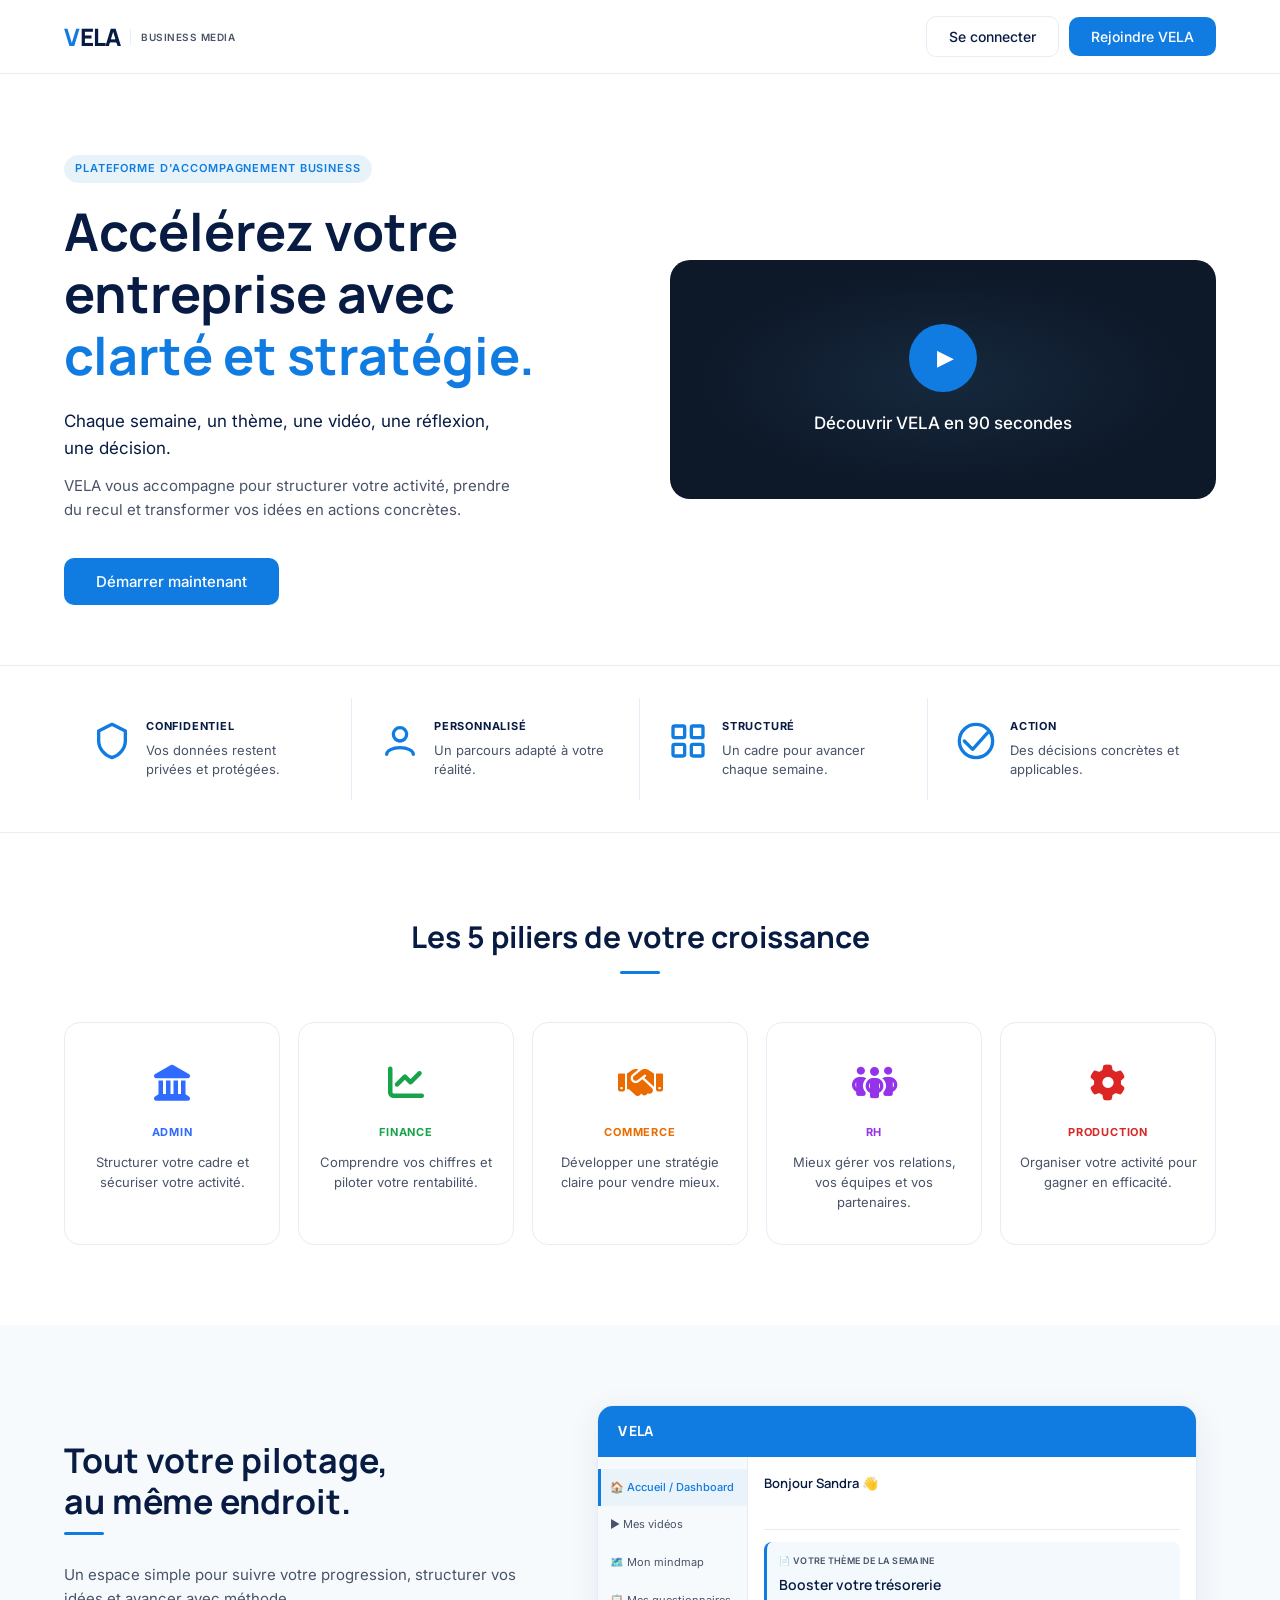
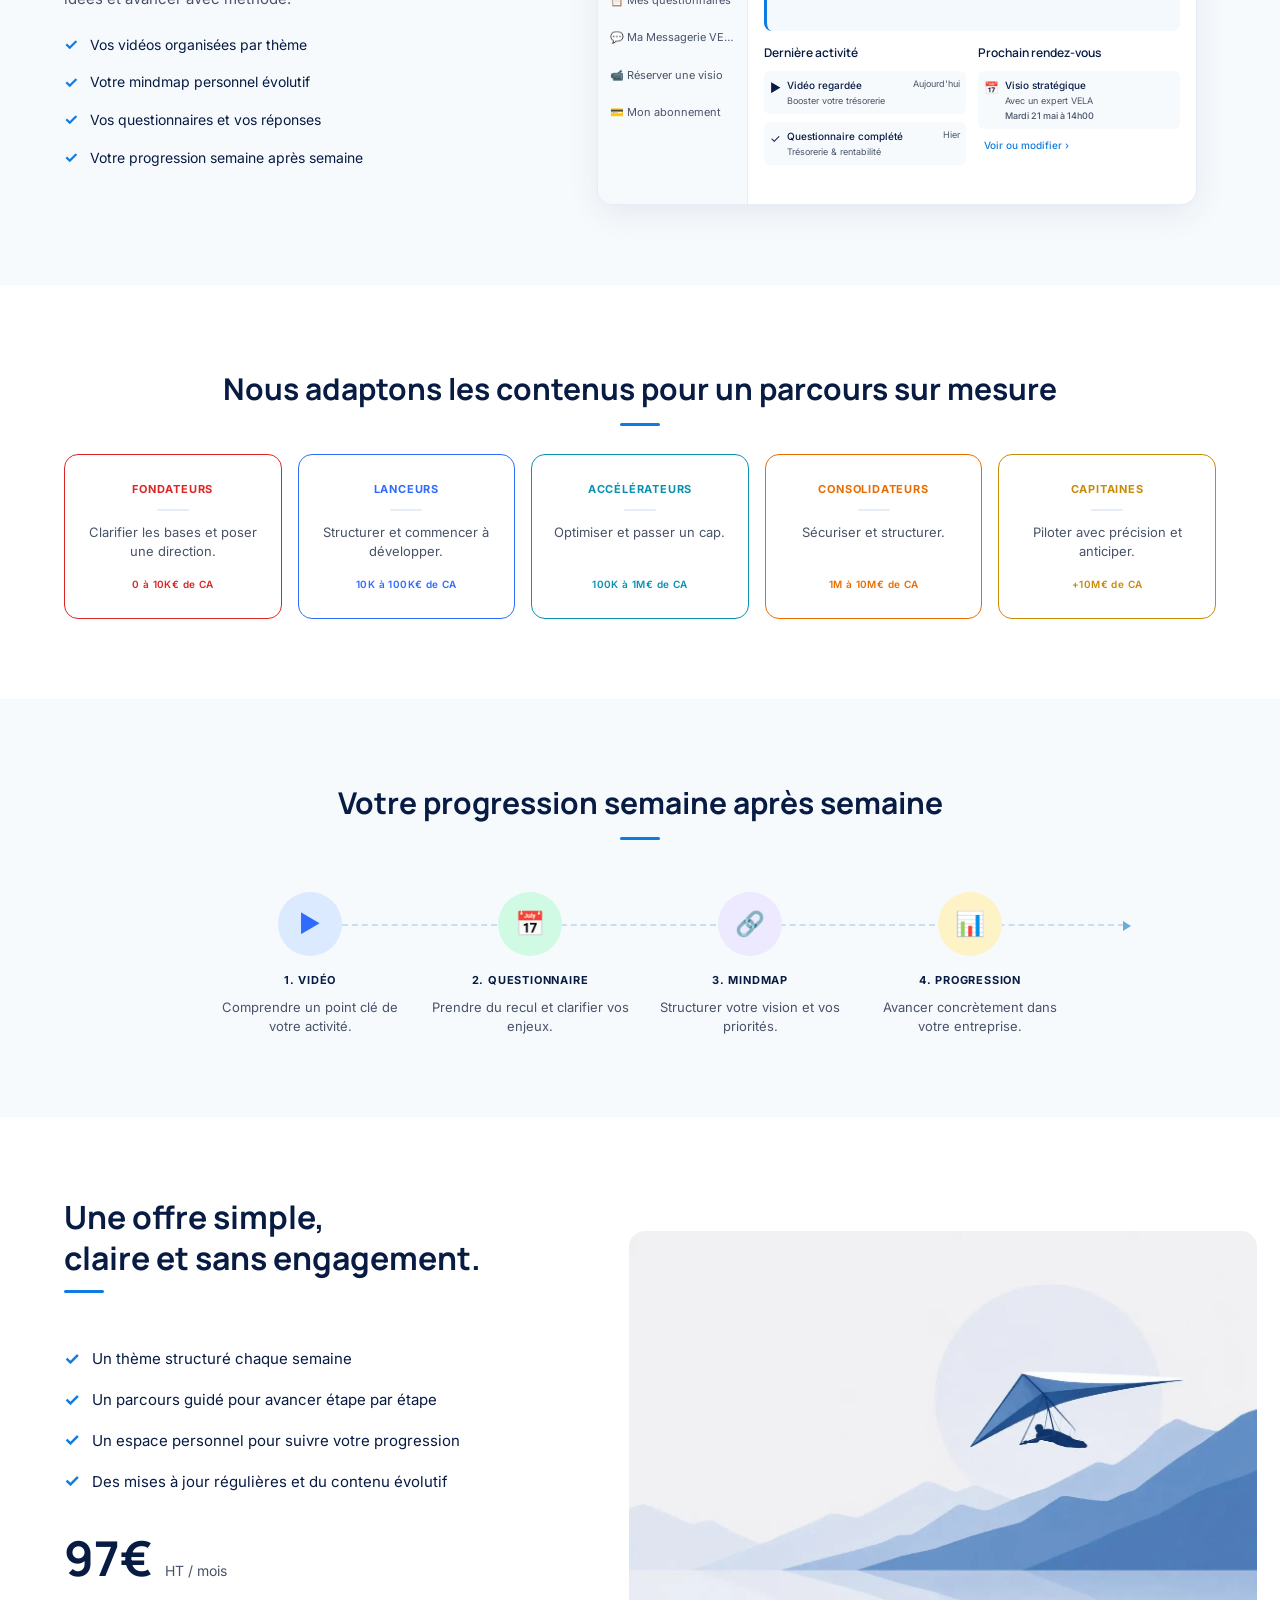
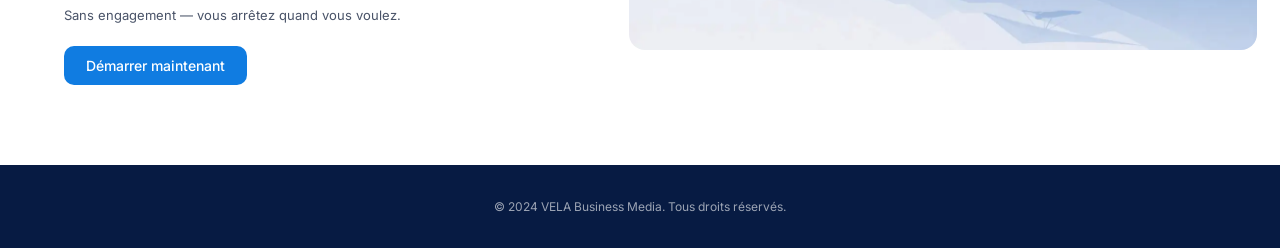
==== commit 3e1e7545: "feat: Update feature icons and styles for improved visual consistency" ====
--- a/index.html
+++ b/index.html
@@ -56,8 +56,8 @@
             <div class="features-grid">
                 <div class="feature-card">
                     <div class="feature-icon">
-                        <svg width="24" height="24" viewBox="0 0 24 24" fill="none" xmlns="http://www.w3.org/2000/svg">
-                            <path d="M12 2L4 6V12C4 16.42 7.45 20.57 12 22C16.55 20.57 20 16.42 20 12V6L12 2Z" stroke="#6AAED6" stroke-width="2" stroke-linejoin="round"/>
+                        <svg width="40" height="40" viewBox="0 0 24 24" fill="none" xmlns="http://www.w3.org/2000/svg">
+                            <path d="M12 2L4 6V12C4 16.42 7.45 20.57 12 22C16.55 20.57 20 16.42 20 12V6L12 2Z" stroke="var(--blue-primary)" stroke-width="2" stroke-linejoin="round"/>
                         </svg>
                     </div>
                     <div class="feature-body">
@@ -67,9 +67,9 @@
                 </div>
                 <div class="feature-card">
                     <div class="feature-icon">
-                        <svg width="24" height="24" viewBox="0 0 24 24" fill="none" xmlns="http://www.w3.org/2000/svg">
-                            <circle cx="12" cy="8" r="4" stroke="#6AAED6" stroke-width="2"/>
-                            <path d="M4 20C4 17.79 7.58 16 12 16C16.42 16 20 17.79 20 20" stroke="#6AAED6" stroke-width="2" stroke-linecap="round"/>
+                        <svg width="40" height="40" viewBox="0 0 24 24" fill="none" xmlns="http://www.w3.org/2000/svg">
+                            <circle cx="12" cy="8" r="4" stroke="var(--blue-primary)" stroke-width="2"/>
+                            <path d="M4 20C4 17.79 7.58 16 12 16C16.42 16 20 17.79 20 20" stroke="var(--blue-primary)" stroke-width="2" stroke-linecap="round"/>
                         </svg>
                     </div>
                     <div class="feature-body">
@@ -79,11 +79,11 @@
                 </div>
                 <div class="feature-card">
                     <div class="feature-icon">
-                        <svg width="24" height="24" viewBox="0 0 24 24" fill="none" xmlns="http://www.w3.org/2000/svg">
-                            <rect x="3" y="3" width="7" height="7" rx="1" stroke="#6AAED6" stroke-width="2"/>
-                            <rect x="14" y="3" width="7" height="7" rx="1" stroke="#6AAED6" stroke-width="2"/>
-                            <rect x="3" y="14" width="7" height="7" rx="1" stroke="#6AAED6" stroke-width="2"/>
-                            <rect x="14" y="14" width="7" height="7" rx="1" stroke="#6AAED6" stroke-width="2"/>
+                        <svg width="40" height="40" viewBox="0 0 24 24" fill="none" xmlns="http://www.w3.org/2000/svg">
+                            <rect x="3" y="3" width="7" height="7" rx="1" stroke="var(--blue-primary)" stroke-width="2"/>
+                            <rect x="14" y="3" width="7" height="7" rx="1" stroke="var(--blue-primary)" stroke-width="2"/>
+                            <rect x="3" y="14" width="7" height="7" rx="1" stroke="var(--blue-primary)" stroke-width="2"/>
+                            <rect x="14" y="14" width="7" height="7" rx="1" stroke="var(--blue-primary)" stroke-width="2"/>
                         </svg>
                     </div>
                     <div class="feature-body">
@@ -93,9 +93,9 @@
                 </div>
                 <div class="feature-card">
                     <div class="feature-icon">
-                        <svg width="24" height="24" viewBox="0 0 24 24" fill="none" xmlns="http://www.w3.org/2000/svg">
-                            <path d="M5 12L10 17L19 7" stroke="#6AAED6" stroke-width="2" stroke-linecap="round" stroke-linejoin="round"/>
-                            <circle cx="12" cy="12" r="10" stroke="#6AAED6" stroke-width="2"/>
+                        <svg width="40" height="40" viewBox="0 0 24 24" fill="none" xmlns="http://www.w3.org/2000/svg">
+                            <path d="M5 12L10 17L19 7" stroke="var(--blue-primary)" stroke-width="2" stroke-linecap="round" stroke-linejoin="round"/>
+                            <circle cx="12" cy="12" r="10" stroke="var(--blue-primary)" stroke-width="2"/>
                         </svg>
                     </div>
                     <div class="feature-body">
@@ -228,26 +228,31 @@
                     <h3 class="level-name fondateurs">Fondateurs</h3>
                     <div class="level-sep"></div>
                     <p>Clarifier les bases et poser une direction.</p>
+                    <span class="level-ca fondateurs">0 à 10K€ de CA</span>
                 </div>
                 <div class="level-card lanceurs">
                     <h3 class="level-name lanceurs">Lanceurs</h3>
                     <div class="level-sep"></div>
                     <p>Structurer et commencer à développer.</p>
+                    <span class="level-ca lanceurs">10K à 100K€ de CA</span>
                 </div>
                 <div class="level-card accelerateurs">
                     <h3 class="level-name accelerateurs">Accélérateurs</h3>
                     <div class="level-sep"></div>
                     <p>Optimiser et passer un cap.</p>
+                    <span class="level-ca accelerateurs">100K à 1M€ de CA</span>
                 </div>
                 <div class="level-card consolidateurs">
                     <h3 class="level-name consolidateurs">Consolidateurs</h3>
                     <div class="level-sep"></div>
                     <p>Sécuriser et structurer.</p>
+                    <span class="level-ca consolidateurs">1M à 10M€ de CA</span>
                 </div>
                 <div class="level-card capitaines">
                     <h3 class="level-name capitaines">Capitaines</h3>
                     <div class="level-sep"></div>
                     <p>Piloter avec précision et anticiper.</p>
+                    <span class="level-ca capitaines">+10M€ de CA</span>
                 </div>
             </div>
         </div>
--- a/styles/main.css
+++ b/styles/main.css
@@ -5,13 +5,13 @@
 }
 
 :root {
-    --blue-primary: #3c7da3;
+    --blue-primary: #107ce1;
     --blue-dark: #071b43;
     --bg-main: #F7FAFD;
     --white: #FFFFFF;
     --gray-border: #E6EDF5;
     --gray-text: #495368;
-    --button-blue: #3c7da3;
+    --button-blue: #107ce1;
 
     --font-title: 'Manrope', sans-serif;
     --font-text: 'Inter', sans-serif;
@@ -156,7 +156,7 @@
     font-weight: 600;
     letter-spacing: 0.08em;
     text-transform: uppercase;
-    color: #3c7da3;
+    color: var(--blue-primary);
     background: #e8f3f9;
     border: 1px solid #e8f3f9;
     border-radius: 20px;
@@ -244,9 +244,10 @@
 }
 
 .feature-icon {
-    font-size: 26px;
+    font-size: 36px;
     flex-shrink: 0;
     margin-top: 2px;
+    color: #107ce1;
 }
 
 .feature-body h3 {
@@ -722,6 +723,8 @@
     border: 1px solid var(--gray-border);
     text-align: center;
     transition: box-shadow 0.2s, transform 0.2s;
+    display: flex;
+    flex-direction: column;
 }
 
 .level-card:hover {
@@ -751,6 +754,22 @@
     color: var(--gray-text);
     line-height: 1.5;
 }
+
+.level-ca {
+    display: block;
+    font-family: var(--font-text);
+    font-size: 10px;
+    font-weight: 600;
+    letter-spacing: 0.04em;
+    margin-top: auto;
+    padding-top: 14px;
+}
+
+.level-ca.fondateurs     { color: #DC2626; }
+.level-ca.lanceurs       { color: #2F6BFF; }
+.level-ca.accelerateurs  { color: #0891B2; }
+.level-ca.consolidateurs { color: #EA6C00; }
+.level-ca.capitaines     { color: #CA8A04; }
 
 /* Level colors */
 .level-name.fondateurs     { color: #DC2626; }
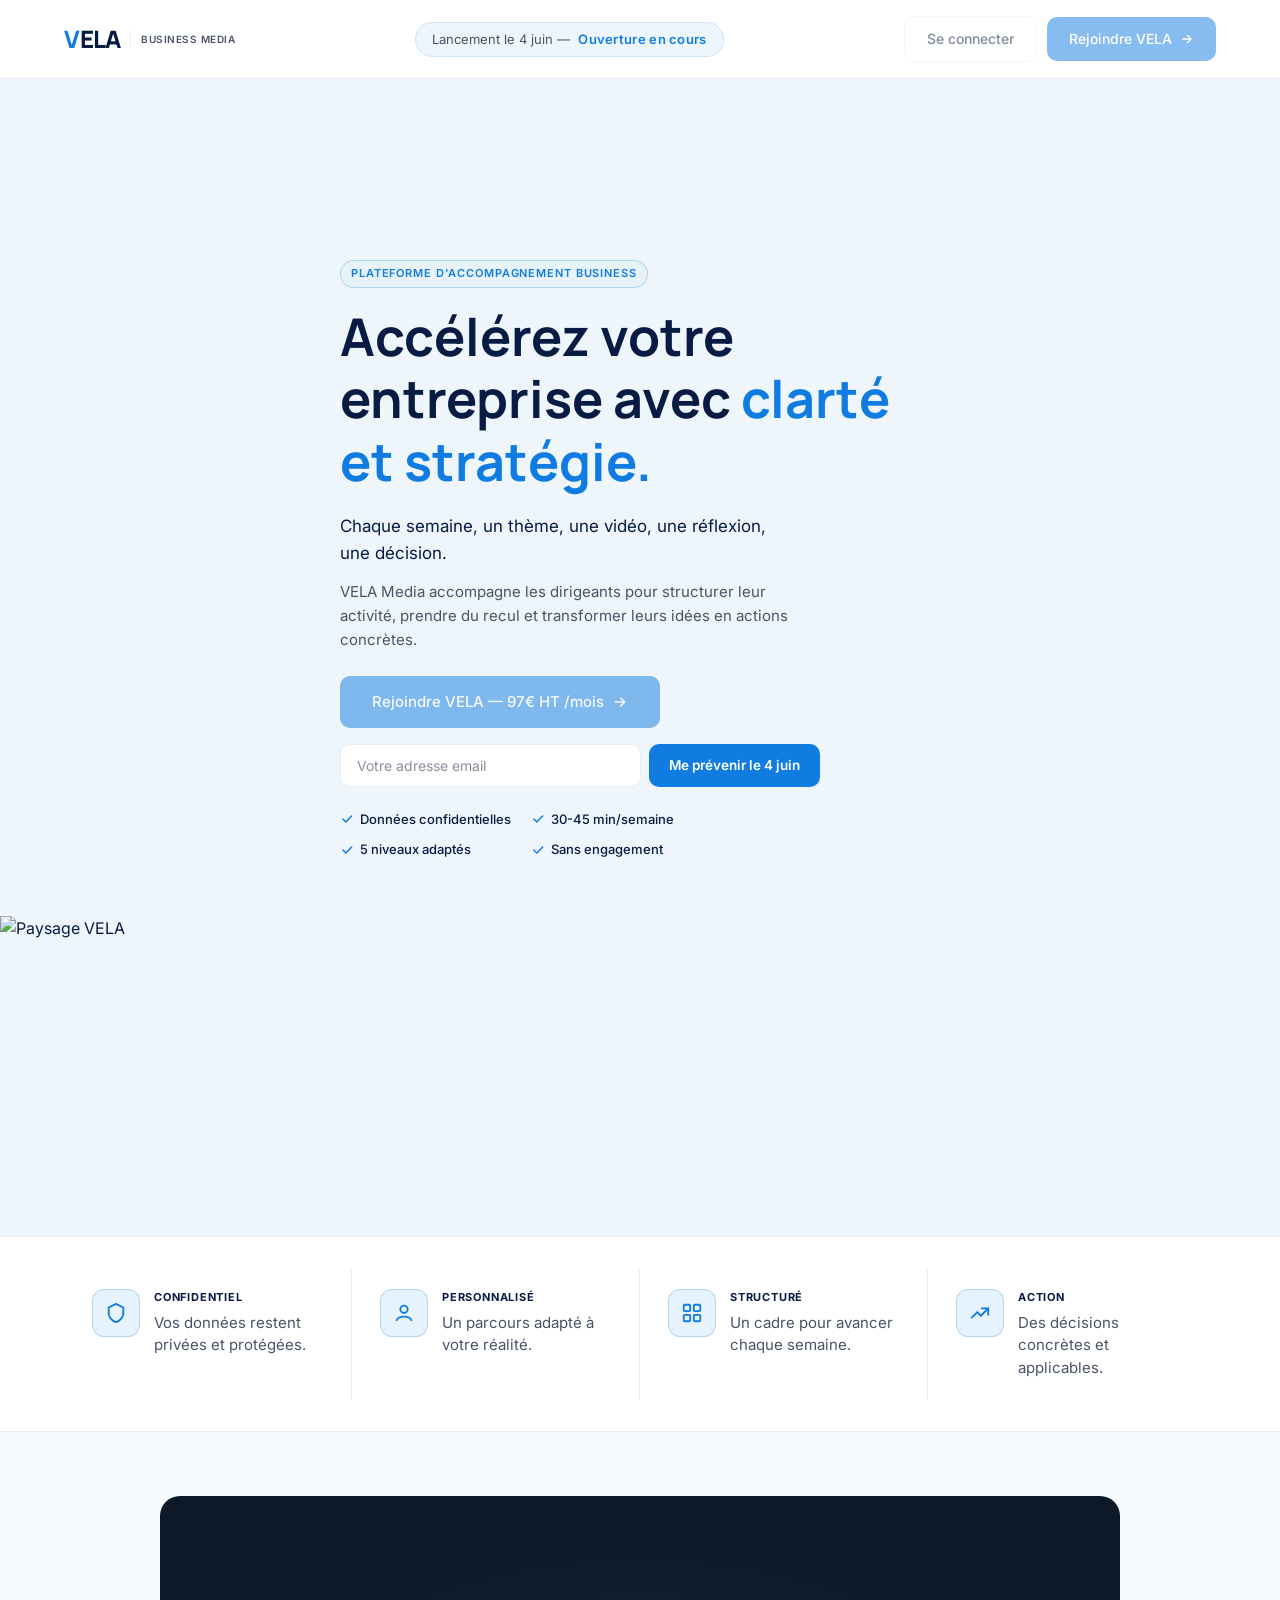
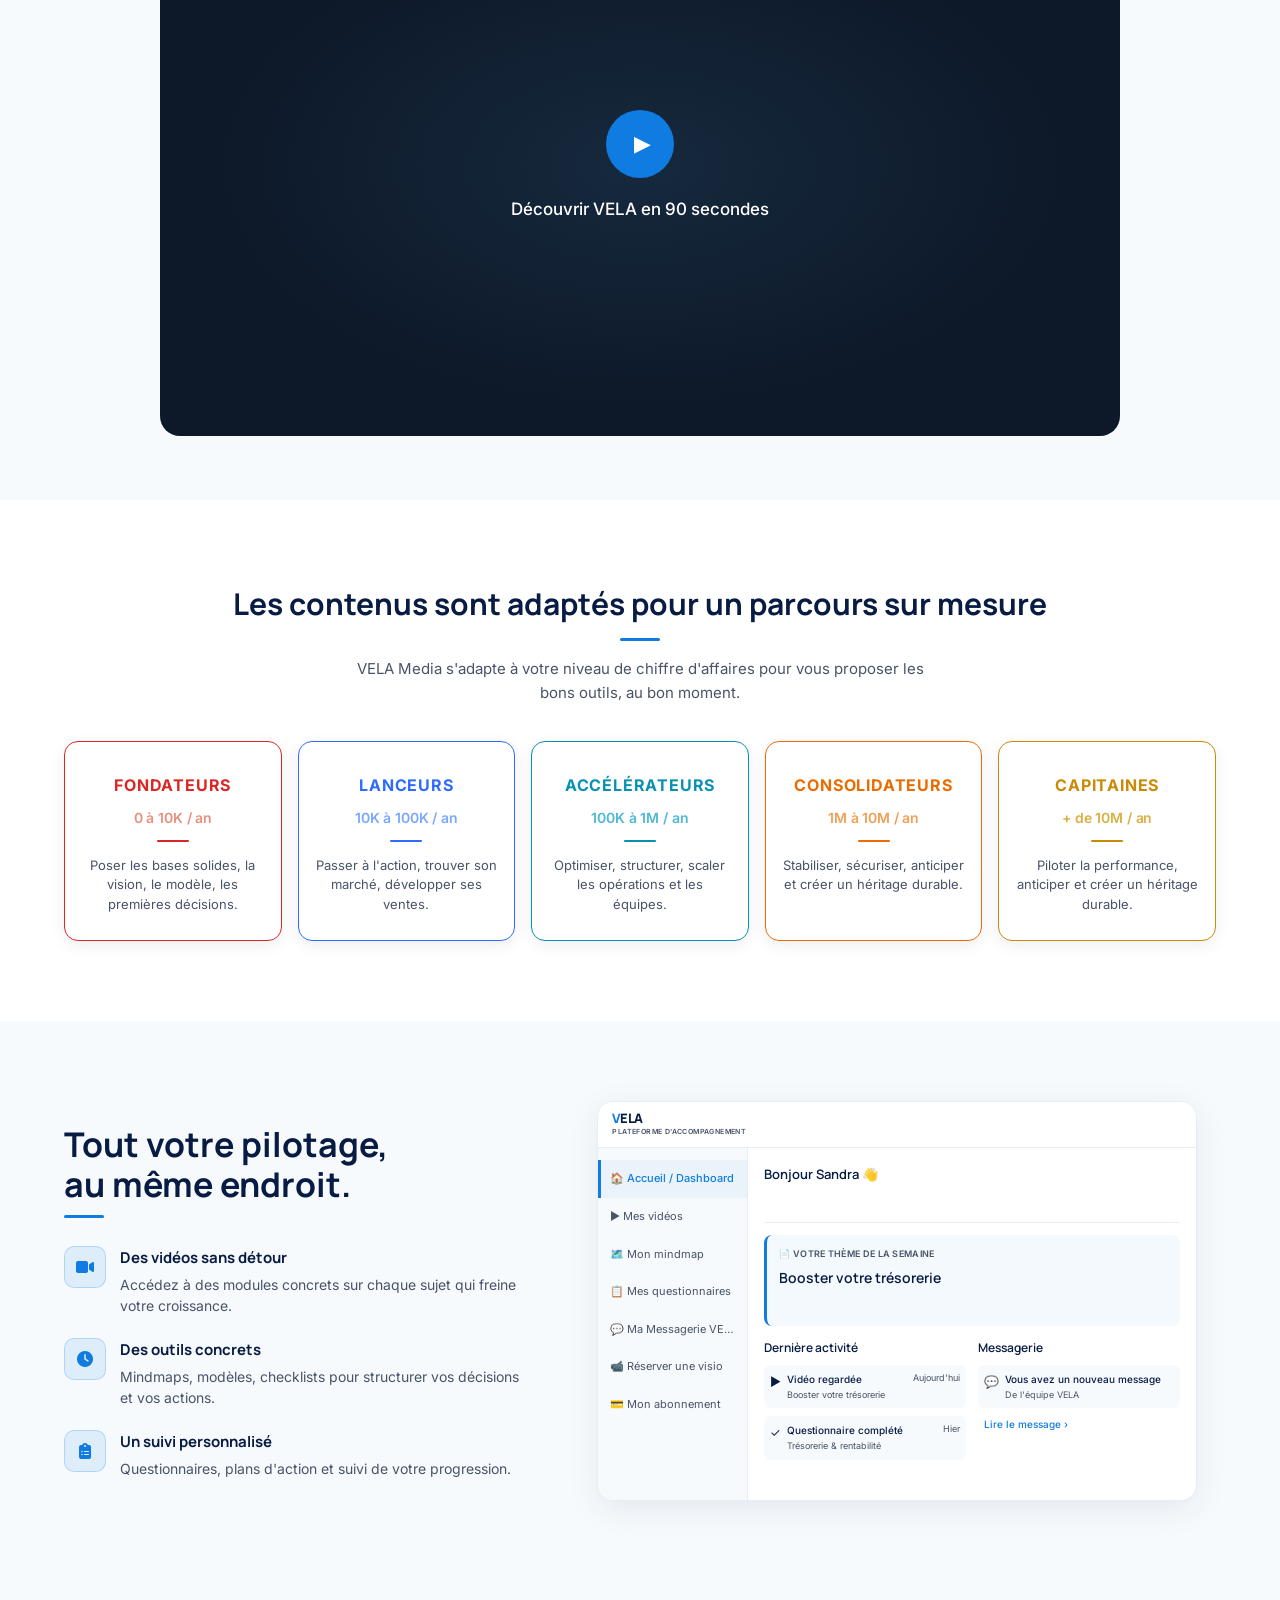
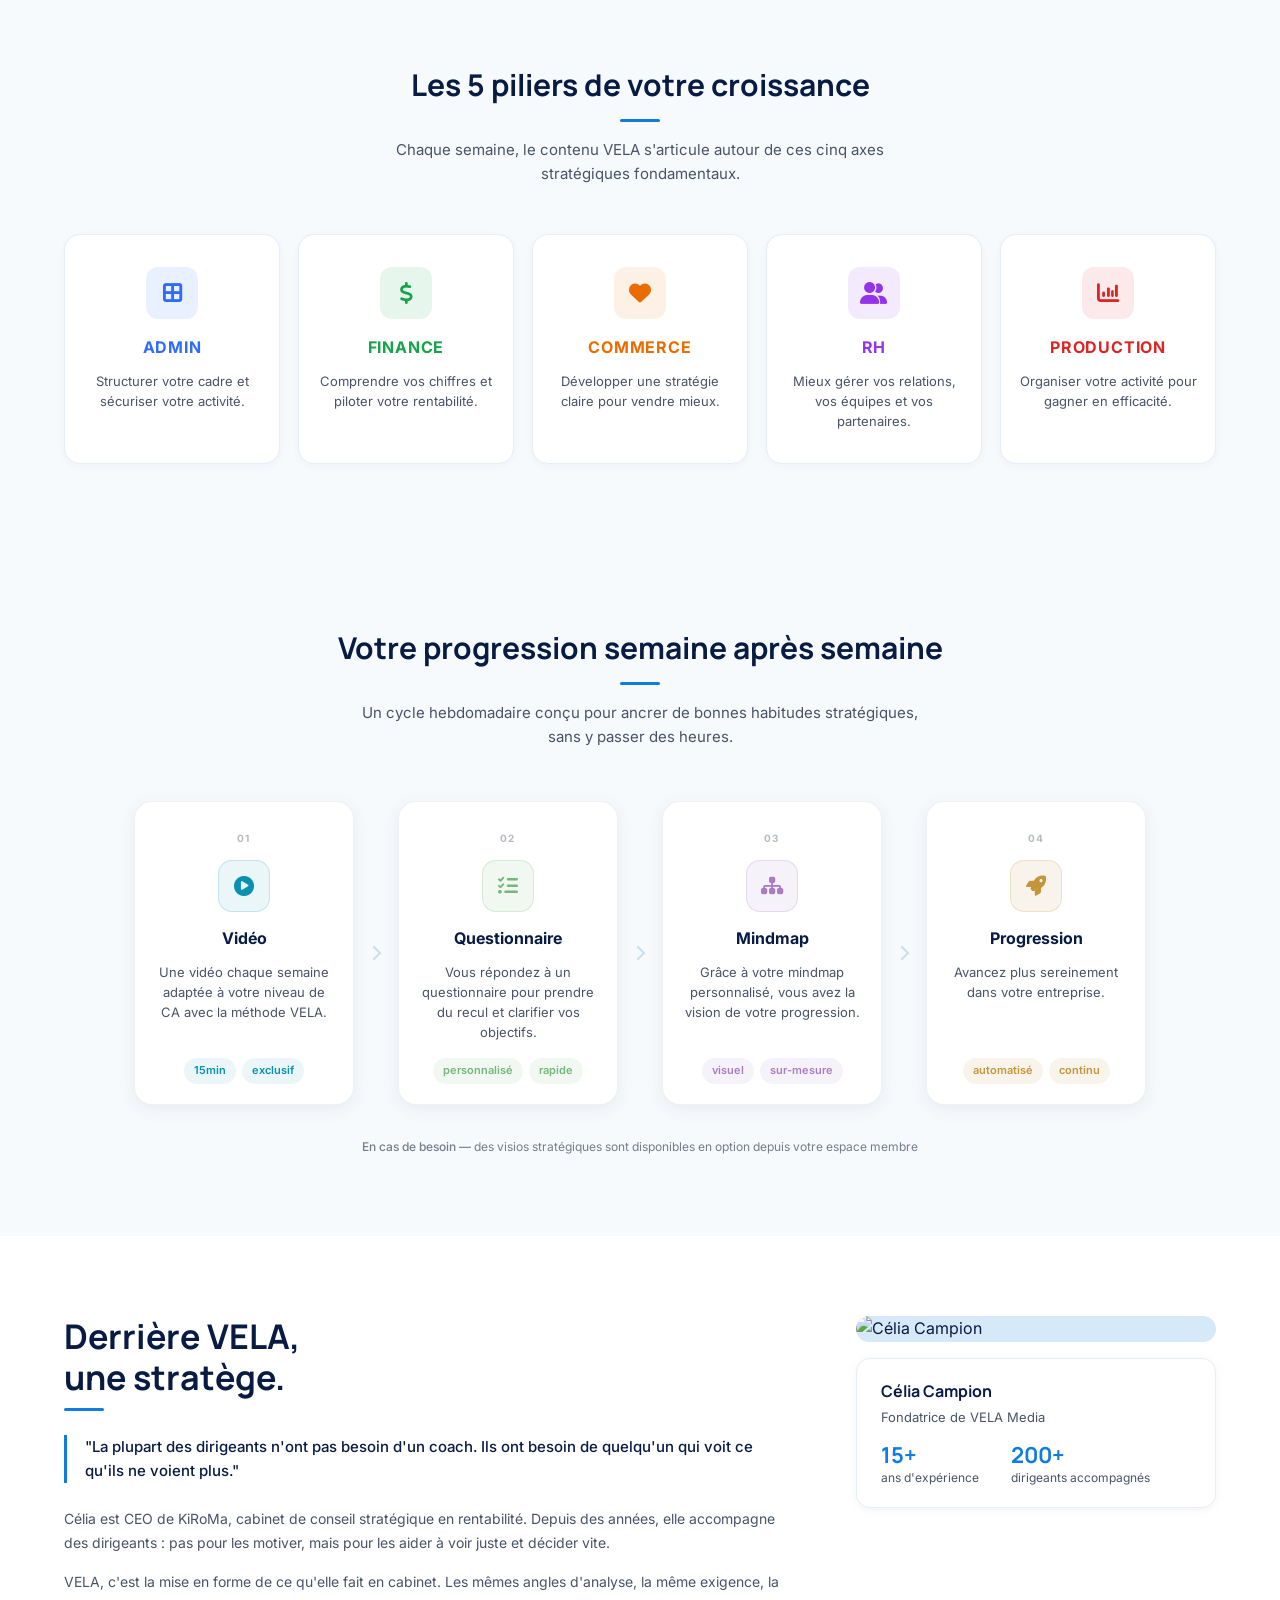
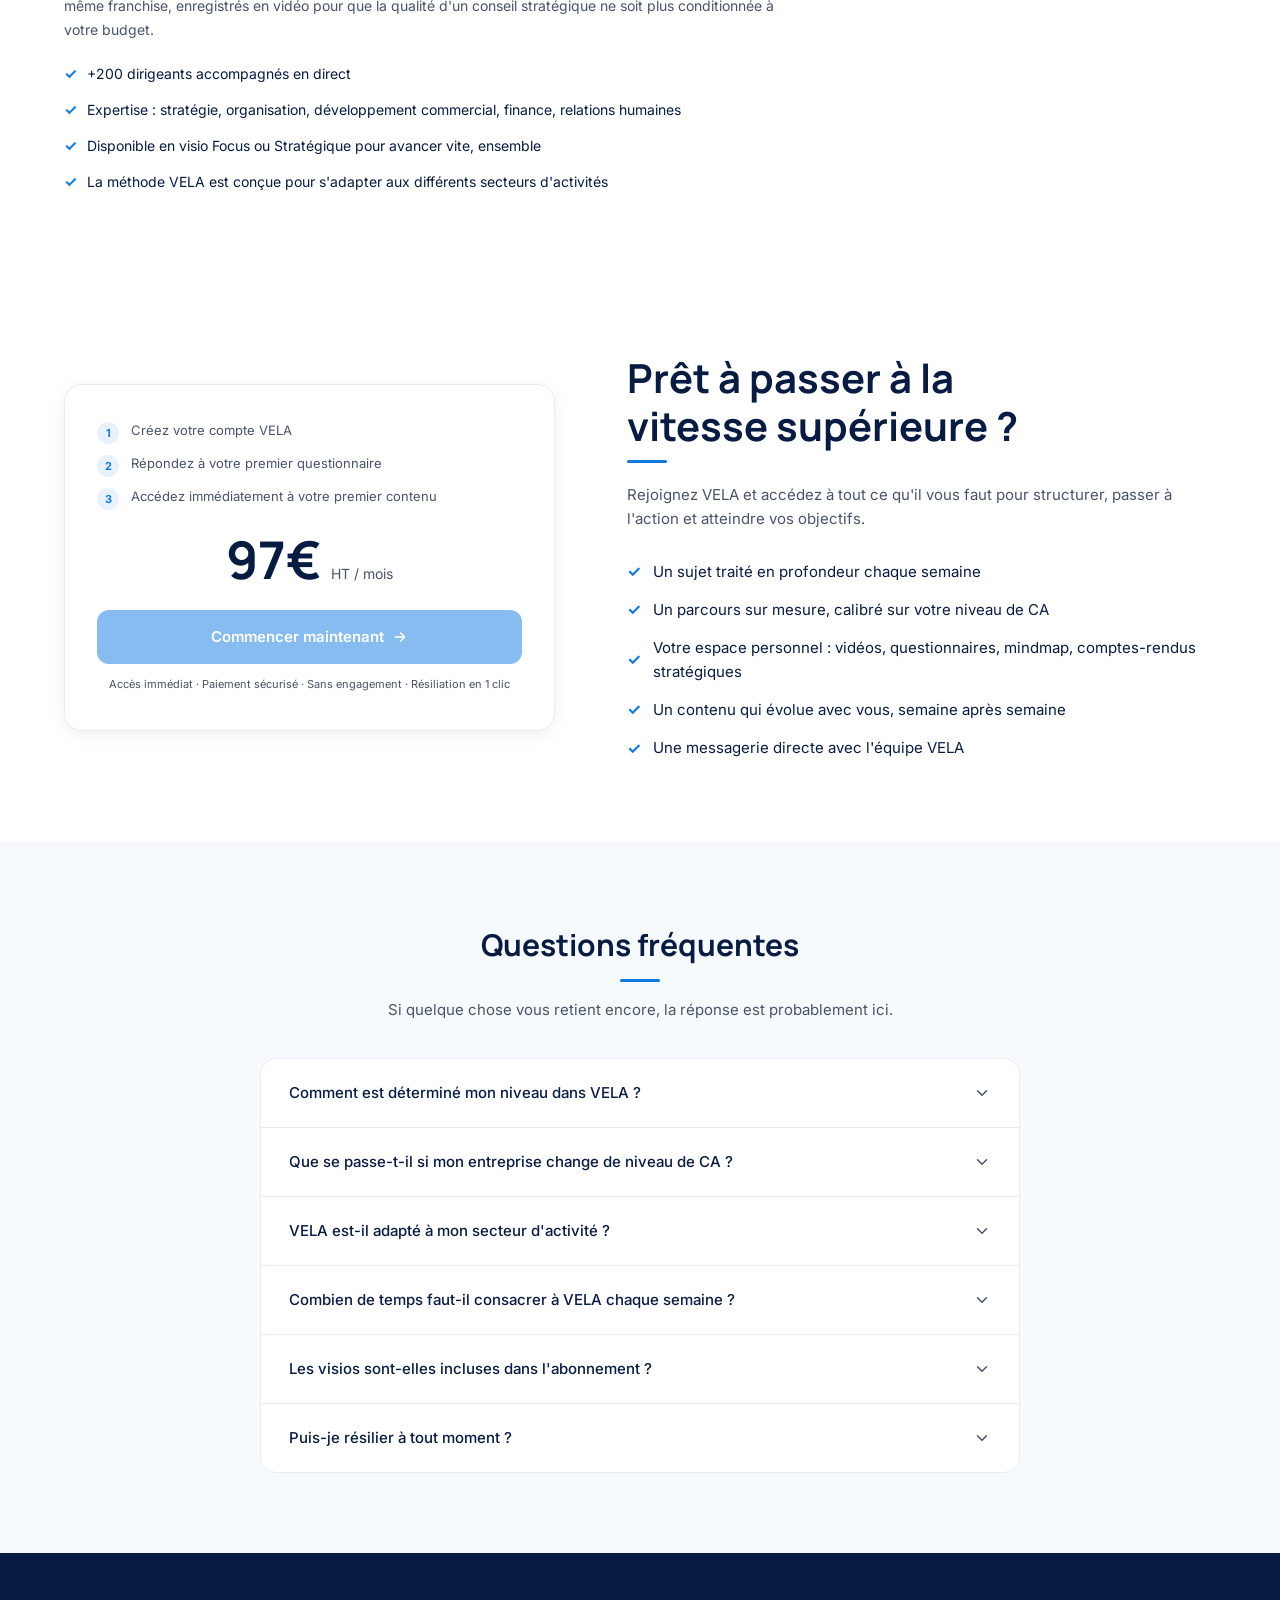
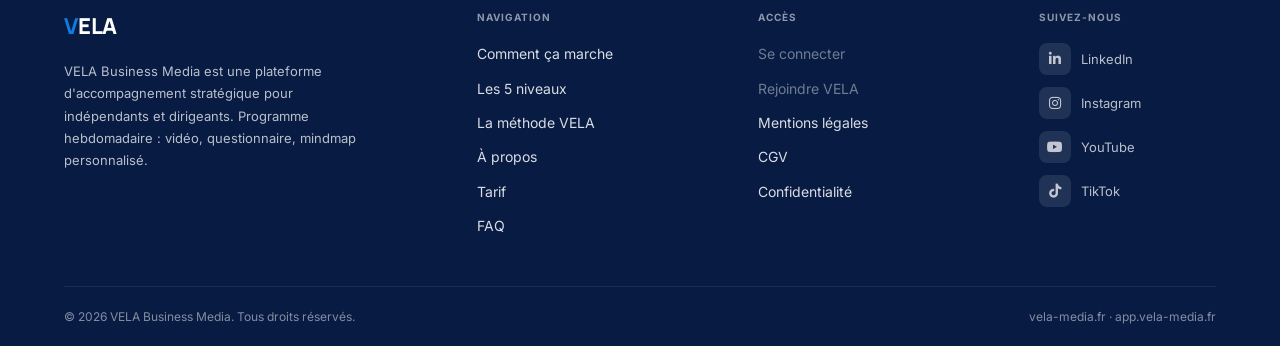
==== commit 603d6789: "feat: Add waitlist form and countdown timer for launch; create confirmation page" ====
--- a/index.html
+++ b/index.html
@@ -3,7 +3,58 @@
 <head>
     <meta charset="UTF-8">
     <meta name="viewport" content="width=device-width, initial-scale=1.0">
-    <title>VELA Business Media - Plateforme d'Accompagnement Business</title>
+    <meta name="robots" content="index, follow">
+    <meta name="description" content="VELA accompagne les dirigeants de TPE/PME avec un programme hebdomadaire : vidéo, questionnaire, mindmap personnalisé. 5 niveaux selon votre CA. 97€ HT/mois, sans engagement.">
+
+    <!-- Canonical -->
+    <link rel="canonical" href="https://vela-media.fr/">
+
+    <!-- Open Graph -->
+    <meta property="og:title" content="VELA Business Media — Votre système de pilotage stratégique">
+    <meta property="og:description" content="Un programme hebdomadaire pour structurer, décider et faire croître votre entreprise. 5 niveaux adaptés à votre CA.">
+    <meta property="og:image" content="https://vela-media.fr/assets/images/og-vela.jpg">
+    <meta property="og:image:width" content="1200">
+    <meta property="og:image:height" content="630">
+    <meta property="og:url" content="https://vela-media.fr/">
+    <meta property="og:type" content="website">
+    <meta property="og:locale" content="fr_FR">
+    <meta property="og:site_name" content="VELA Business Media">
+
+    <!-- Twitter Card -->
+    <meta name="twitter:card" content="summary_large_image">
+    <meta name="twitter:title" content="VELA Business Media — Votre système de pilotage stratégique">
+    <meta name="twitter:description" content="Programme hebdomadaire pour dirigeants : vidéo, questionnaire, mindmap. 97€/mois sans engagement.">
+    <meta name="twitter:image" content="https://vela-media.fr/assets/images/og-vela.jpg">
+
+    <!-- Favicon -->
+    <link rel="icon" type="image/png" sizes="32x32" href="/assets/images/favicon-32.png">
+    <link rel="icon" type="image/png" sizes="16x16" href="/assets/images/favicon-16.png">
+    <link rel="apple-touch-icon" sizes="180x180" href="/assets/images/apple-touch-icon.png">
+
+    <!-- Schema.org -->
+    <script type="application/ld+json">
+    {
+      "@context": "https://schema.org",
+      "@type": "Organization",
+      "name": "VELA Business Media",
+      "url": "https://vela-media.fr",
+      "logo": "https://vela-media.fr/assets/images/logo-vela.png",
+      "description": "Plateforme d'accompagnement stratégique pour dirigeants de TPE/PME.",
+      "foundingDate": "2024",
+      "founder": {
+        "@type": "Person",
+        "name": "Célia Campion"
+      },
+      "sameAs": [
+        "https://www.linkedin.com/company/velamediacelia",
+        "https://www.instagram.com/vela_media.fr/",
+        "https://www.youtube.com/@VELA-Media-by-C%C3%A9lia-Campion"
+      ]
+    }
+    </script>
+
+    <title>VELA Business Media — Plateforme stratégique pour dirigeants | 97€/mois HT</title>
+
     <link rel="preconnect" href="https://fonts.googleapis.com">
     <link rel="preconnect" href="https://fonts.gstatic.com" crossorigin>
     <link href="https://fonts.googleapis.com/css2?family=Inter:wght@400;500;600&family=Manrope:wght@600;700&display=swap" rel="stylesheet">
@@ -21,9 +72,13 @@
                     </div>
                     <span class="logo-sub">BUSINESS MEDIA</span>
                 </div>
+                <div class="header-countdown">
+                    <span class="countdown-label">Lancement le 4 juin —</span>
+                    <span id="hero-countdown">…</span>
+                </div>
                 <div class="header-actions">
-                    <button class="btn-secondary">Se connecter</button>
-                    <button class="btn-primary">Rejoindre VELA</button>
+                    <a href="https://app.vela-media.fr/login" target="_blank" rel="noopener" class="btn-secondary">Se connecter</a>
+                    <a href="https://app.vela-media.fr/offers/Z2gnVSHb" target="_blank" rel="noopener" class="btn-primary">Rejoindre VELA <svg class="btn-arrow" width="14" height="14" viewBox="0 0 24 24" fill="none" xmlns="http://www.w3.org/2000/svg"><path d="M5 12h14M13 6l6 6-6 6" stroke="currentColor" stroke-width="2.2" stroke-linecap="round" stroke-linejoin="round"/></svg></a>
                 </div>
             </div>
         </div>
@@ -31,20 +86,30 @@
 
     <!-- Hero Section -->
     <section class="hero">
+        <div class="hero-image">
+            <img src="assets/images/image_deltaplane.webp" alt="Paysage VELA" class="hero-paysage">
+        </div>
         <div class="container">
             <div class="hero-content">
                 <div class="hero-text">
                     <span class="hero-badge">Plateforme d'accompagnement business</span>
                     <h1>Accélérez votre entreprise avec <span class="hero-highlight">clarté et stratégie.</span></h1>
                     <p class="hero-subtitle">Chaque semaine, un thème, une vidéo, une réflexion, une décision.</p>
-                    <p class="hero-desc">VELA vous accompagne pour structurer votre activité, prendre du recul et transformer vos idées en actions concrètes.</p>
-                    <button class="btn-primary btn-large">Démarrer maintenant</button>
-                </div>
-                <div class="hero-image">
-                    <div class="video-placeholder hero-video-placeholder">
-                        <button class="play-button">▶</button>
-                        <p>Découvrir VELA en 90 secondes</p>
-                    </div>
+                    <p class="hero-desc">VELA Media accompagne les dirigeants pour structurer leur activité, prendre du recul et transformer leurs idées en actions concrètes.</p>
+                    <a href="https://app.vela-media.fr/offers/Z2gnVSHb" target="_blank" rel="noopener" class="btn-primary btn-large">Rejoindre VELA — 97€ HT /mois <svg class="btn-arrow" width="16" height="16" viewBox="0 0 24 24" fill="none" xmlns="http://www.w3.org/2000/svg"><path d="M5 12h14M13 6l6 6-6 6" stroke="currentColor" stroke-width="2.2" stroke-linecap="round" stroke-linejoin="round"/></svg></a>
+                    <form class="waitlist-form" action="https://62388819.sibforms.com/serve/[base64]" method="post" data-type="subscription">
+                        <input type="text" name="email_address_check" value="" style="display:none">
+                        <input type="hidden" name="locale" value="fr">
+                        <input type="hidden" name="html_type" value="simple">
+                        <input type="email" name="email" placeholder="Votre adresse email" required autocomplete="email">
+                        <button type="submit">Me prévenir le 4 juin</button>
+                    </form>
+                    <ul class="hero-features">
+                        <li><svg width="14" height="14" viewBox="0 0 24 24" fill="none" xmlns="http://www.w3.org/2000/svg"><path d="M5 12l5 5L20 7" stroke="currentColor" stroke-width="2.5" stroke-linecap="round" stroke-linejoin="round"/></svg> Données confidentielles</li>
+                        <li><svg width="14" height="14" viewBox="0 0 24 24" fill="none" xmlns="http://www.w3.org/2000/svg"><path d="M5 12l5 5L20 7" stroke="currentColor" stroke-width="2.5" stroke-linecap="round" stroke-linejoin="round"/></svg> 30-45 min/semaine</li>
+                        <li><svg width="14" height="14" viewBox="0 0 24 24" fill="none" xmlns="http://www.w3.org/2000/svg"><path d="M5 12l5 5L20 7" stroke="currentColor" stroke-width="2.5" stroke-linecap="round" stroke-linejoin="round"/></svg> 5 niveaux adaptés</li>
+                        <li><svg width="14" height="14" viewBox="0 0 24 24" fill="none" xmlns="http://www.w3.org/2000/svg"><path d="M5 12l5 5L20 7" stroke="currentColor" stroke-width="2.5" stroke-linecap="round" stroke-linejoin="round"/></svg> Sans engagement</li>
+                    </ul>
                 </div>
             </div>
         </div>
@@ -94,8 +159,8 @@
                 <div class="feature-card">
                     <div class="feature-icon">
                         <svg width="40" height="40" viewBox="0 0 24 24" fill="none" xmlns="http://www.w3.org/2000/svg">
-                            <path d="M5 12L10 17L19 7" stroke="var(--blue-primary)" stroke-width="2" stroke-linecap="round" stroke-linejoin="round"/>
-                            <circle cx="12" cy="12" r="10" stroke="var(--blue-primary)" stroke-width="2"/>
+                            <path d="M3 17l6-6 4 4 8-8" stroke="var(--blue-primary)" stroke-width="2" stroke-linecap="round" stroke-linejoin="round"/>
+                            <path d="M14 7h7v7" stroke="var(--blue-primary)" stroke-width="2" stroke-linecap="round" stroke-linejoin="round"/>
                         </svg>
                     </div>
                     <div class="feature-body">
@@ -107,58 +172,104 @@
         </div>
     </section>
 
-    <!-- Pillars Section -->
-    <section class="pillars">
-        <div class="container">
-            <h2 class="section-title">Les 5 piliers de votre croissance</h2>
-            <div class="pillars-grid">
-                <div class="pillar-card">
-                    <div class="pillar-icon admin"><i class="fa-solid fa-landmark"></i></div>
-                    <h3 class="pillar-name admin">Admin</h3>
-                    <p>Structurer votre cadre et sécuriser votre activité.</p>
-                </div>
-                <div class="pillar-card">
-                    <div class="pillar-icon finance"><i class="fa-solid fa-chart-line"></i></div>
-                    <h3 class="pillar-name finance">Finance</h3>
-                    <p>Comprendre vos chiffres et piloter votre rentabilité.</p>
-                </div>
-                <div class="pillar-card">
-                    <div class="pillar-icon commerce"><i class="fa-solid fa-handshake"></i></div>
-                    <h3 class="pillar-name commerce">Commerce</h3>
-                    <p>Développer une stratégie claire pour vendre mieux.</p>
-                </div>
-                <div class="pillar-card">
-                    <div class="pillar-icon rh"><i class="fa-solid fa-people-group"></i></div>
-                    <h3 class="pillar-name rh">RH</h3>
-                    <p>Mieux gérer vos relations, vos équipes et vos partenaires.</p>
-                </div>
-                <div class="pillar-card">
-                    <div class="pillar-icon production"><i class="fa-solid fa-gear"></i></div>
-                    <h3 class="pillar-name production">Production</h3>
-                    <p>Organiser votre activité pour gagner en efficacité.</p>
+    <!-- Video Section -->
+    <section class="video-section" id="comment-ca-marche">
+        <div class="container">
+            <div class="video-wrapper">
+                <!-- Thumbnail personnalisé -->
+                <div class="video-placeholder" id="videoThumb">
+                    <button class="play-button" id="playBtn">▶</button>
+                    <p>Découvrir VELA en 90 secondes</p>
+                </div>
+                <!-- Player Wistia -->
+                <div class="video-player" id="videoPlayer">
+                    <script src="https://fast.wistia.com/embed/medias/hscdrx3iyb.jsonp" async></script>
+                    <script src="https://fast.wistia.com/assets/external/E-v1.js" async></script>
+                    <div class="wistia_embed wistia_async_hscdrx3iyb videoFoam=true silentAutoPlay=false" style="width:100%;height:100%;">&nbsp;</div>
+                </div>
+            </div>
+        </div>
+    </section>
+
+    <!-- Levels Section -->
+    <section class="levels" id="les-5-niveaux">
+        <div class="container">
+            <h2 class="section-title">Les contenus sont adaptés pour un parcours sur mesure</h2>
+            <p class="section-intro">VELA Media s'adapte à votre niveau de chiffre d'affaires pour vous proposer les bons outils, au bon moment.</p>
+            <div class="levels-grid">
+                <div class="level-card fondateurs">
+                    <h3 class="level-name fondateurs">Fondateurs</h3>
+                    <span class="level-ca fondateurs">0 à 10K / an</span>
+                    <div class="level-sep fondateurs"></div>
+                    <p>Poser les bases solides, la vision, le modèle, les premières décisions.</p>
+                </div>
+                <div class="level-card lanceurs">
+                    <h3 class="level-name lanceurs">Lanceurs</h3>
+                    <span class="level-ca lanceurs">10K à 100K / an</span>
+                    <div class="level-sep lanceurs"></div>
+                    <p>Passer à l'action, trouver son marché, développer ses ventes.</p>
+                </div>
+                <div class="level-card accelerateurs">
+                    <h3 class="level-name accelerateurs">Accélérateurs</h3>
+                    <span class="level-ca accelerateurs">100K à 1M / an</span>
+                    <div class="level-sep accelerateurs"></div>
+                    <p>Optimiser, structurer, scaler les opérations et les équipes.</p>
+                </div>
+                <div class="level-card consolidateurs">
+                    <h3 class="level-name consolidateurs">Consolidateurs</h3>
+                    <span class="level-ca consolidateurs">1M à 10M / an</span>
+                    <div class="level-sep consolidateurs"></div>
+                    <p>Stabiliser, sécuriser, anticiper et créer un héritage durable.</p>
+                </div>
+                <div class="level-card capitaines">
+                    <h3 class="level-name capitaines">Capitaines</h3>
+                    <span class="level-ca capitaines">+ de 10M / an</span>
+                    <div class="level-sep capitaines"></div>
+                    <p>Piloter la performance, anticiper et créer un héritage durable.</p>
                 </div>
             </div>
         </div>
     </section>
 
     <!-- Dashboard Section -->
-    <section class="dashboard">
+    <section class="dashboard" id="la-methode">
         <div class="container">
             <div class="dashboard-content">
                 <div class="dashboard-text">
                     <h2>Tout votre pilotage,<br>au même endroit.</h2>
-                    <p>Un espace simple pour suivre votre progression, structurer vos idées et avancer avec méthode.</p>
-                    <ul class="dashboard-features">
-                        <li>Vos vidéos organisées par thème</li>
-                        <li>Votre mindmap personnel évolutif</li>
-                        <li>Vos questionnaires et vos réponses</li>
-                        <li>Votre progression semaine après semaine</li>
-                    </ul>
+                    <div class="dash-features">
+                        <div class="dash-feature-item">
+                            <div class="dash-feature-icon videos"><i class="fa-solid fa-video"></i></div>
+                            <div class="dash-feature-body">
+                                <h4>Des vidéos sans détour</h4>
+                                <p>Accédez à des modules concrets sur chaque sujet qui freine votre croissance.</p>
+                            </div>
+                        </div>
+                        <div class="dash-feature-item">
+                            <div class="dash-feature-icon tools"><i class="fa-solid fa-clock"></i></div>
+                            <div class="dash-feature-body">
+                                <h4>Des outils concrets</h4>
+                                <p>Mindmaps, modèles, checklists pour structurer vos décisions et vos actions.</p>
+                            </div>
+                        </div>
+                        <div class="dash-feature-item">
+                            <div class="dash-feature-icon suivi"><i class="fa-solid fa-clipboard-list"></i></div>
+                            <div class="dash-feature-body">
+                                <h4>Un suivi personnalisé</h4>
+                                <p>Questionnaires, plans d'action et suivi de votre progression.</p>
+                            </div>
+                        </div>
+                    </div>
                 </div>
                 <div class="dashboard-image">
                     <div class="dashboard-mockup">
-                        <div class="dashboard-header">
-                            <span class="dashboard-logo"><span class="logo-v-dash">V</span>ELA</span>
+                        <div class="dash-logo-bar">
+                            <div class="dash-logo-info">
+                                <div class="dash-logo-name">
+                                    <span class="dash-logo-v">V</span><span class="dash-logo-txt">ELA</span>
+                                </div>
+                                <span class="dash-logo-sub">Plateforme d'accompagnement</span>
+                            </div>
                         </div>
                         <div class="dashboard-wrapper">
                             <div class="dashboard-menu">
@@ -200,16 +311,15 @@
                                     </div>
                                 </div>
                                 <div class="dashboard-section">
-                                    <h4>Prochain rendez-vous</h4>
+                                    <h4>Messagerie</h4>
                                     <div class="dashboard-item compact">
-                                        <span class="item-icon">📅</span>
+                                        <span class="item-icon">💬</span>
                                         <div class="item-content">
-                                            <p class="item-title">Visio stratégique</p>
-                                            <p class="item-meta">Avec un expert VELA</p>
-                                            <p class="item-date-small">Mardi 21 mai à 14h00</p>
+                                            <p class="item-title">Vous avez un nouveau message</p>
+                                            <p class="item-meta">De l'équipe VELA</p>
                                         </div>
                                     </div>
-                                    <a href="#" class="item-link">Voir ou modifier ›</a>
+                                    <a href="#" class="item-link">Lire le message ›</a>
                                 </div>
                             </div>
                         </div>
@@ -219,40 +329,36 @@
         </div>
     </section>
 
-    <!-- Levels Section -->
-    <section class="levels">
-        <div class="container">
-            <h2 class="section-title">Nous adaptons les contenus pour un parcours sur mesure</h2>
-            <div class="levels-grid">
-                <div class="level-card fondateurs">
-                    <h3 class="level-name fondateurs">Fondateurs</h3>
-                    <div class="level-sep"></div>
-                    <p>Clarifier les bases et poser une direction.</p>
-                    <span class="level-ca fondateurs">0 à 10K€ de CA</span>
-                </div>
-                <div class="level-card lanceurs">
-                    <h3 class="level-name lanceurs">Lanceurs</h3>
-                    <div class="level-sep"></div>
-                    <p>Structurer et commencer à développer.</p>
-                    <span class="level-ca lanceurs">10K à 100K€ de CA</span>
-                </div>
-                <div class="level-card accelerateurs">
-                    <h3 class="level-name accelerateurs">Accélérateurs</h3>
-                    <div class="level-sep"></div>
-                    <p>Optimiser et passer un cap.</p>
-                    <span class="level-ca accelerateurs">100K à 1M€ de CA</span>
-                </div>
-                <div class="level-card consolidateurs">
-                    <h3 class="level-name consolidateurs">Consolidateurs</h3>
-                    <div class="level-sep"></div>
-                    <p>Sécuriser et structurer.</p>
-                    <span class="level-ca consolidateurs">1M à 10M€ de CA</span>
-                </div>
-                <div class="level-card capitaines">
-                    <h3 class="level-name capitaines">Capitaines</h3>
-                    <div class="level-sep"></div>
-                    <p>Piloter avec précision et anticiper.</p>
-                    <span class="level-ca capitaines">+10M€ de CA</span>
+    <!-- Pillars Section -->
+    <section class="pillars">
+        <div class="container">
+            <h2 class="section-title">Les 5 piliers de votre croissance</h2>
+            <p class="section-intro">Chaque semaine, le contenu VELA s'articule autour de ces cinq axes stratégiques fondamentaux.</p>
+            <div class="pillars-grid">
+                <div class="pillar-card">
+                    <div class="pillar-icon admin"><i class="fa-solid fa-border-all"></i></div>
+                    <h3 class="pillar-name admin">Admin</h3>
+                    <p>Structurer votre cadre et sécuriser votre activité.</p>
+                </div>
+                <div class="pillar-card">
+                    <div class="pillar-icon finance"><i class="fa-solid fa-dollar-sign"></i></div>
+                    <h3 class="pillar-name finance">Finance</h3>
+                    <p>Comprendre vos chiffres et piloter votre rentabilité.</p>
+                </div>
+                <div class="pillar-card">
+                    <div class="pillar-icon commerce"><i class="fa-solid fa-heart"></i></div>
+                    <h3 class="pillar-name commerce">Commerce</h3>
+                    <p>Développer une stratégie claire pour vendre mieux.</p>
+                </div>
+                <div class="pillar-card">
+                    <div class="pillar-icon rh"><i class="fa-solid fa-user-group"></i></div>
+                    <h3 class="pillar-name rh">RH</h3>
+                    <p>Mieux gérer vos relations, vos équipes et vos partenaires.</p>
+                </div>
+                <div class="pillar-card">
+                    <div class="pillar-icon production"><i class="fa-solid fa-chart-column"></i></div>
+                    <h3 class="pillar-name production">Production</h3>
+                    <p>Organiser votre activité pour gagner en efficacité.</p>
                 </div>
             </div>
         </div>
@@ -262,56 +368,164 @@
     <section class="journey">
         <div class="container">
             <h2 class="section-title">Votre progression semaine après semaine</h2>
+            <p class="section-intro">Un cycle hebdomadaire conçu pour ancrer de bonnes habitudes stratégiques, sans y passer des heures.</p>
             <div class="journey-steps">
-                <div class="journey-line"></div>
                 <div class="step">
-                    <div class="step-circle step-video">▶</div>
-                    <h3>1. VIDÉO</h3>
-                    <p>Comprendre un point clé de votre activité.</p>
-                </div>
+                    <span class="step-num">01</span>
+                    <div class="step-circle step-video"><i class="fa-solid fa-circle-play"></i></div>
+                    <h3>Vidéo</h3>
+                    <p>Une vidéo chaque semaine adaptée à votre niveau de CA avec la méthode VELA.</p>
+                    <div class="step-tags">
+                        <span class="step-tag tag-video">15min</span>
+                        <span class="step-tag tag-video">exclusif</span>
+                    </div>
+                </div>
+                <div class="step-arrow"><i class="fa-solid fa-chevron-right"></i></div>
                 <div class="step">
-                    <div class="step-circle step-questionnaire">📅</div>
-                    <h3>2. QUESTIONNAIRE</h3>
-                    <p>Prendre du recul et clarifier vos enjeux.</p>
-                </div>
+                    <span class="step-num">02</span>
+                    <div class="step-circle step-questionnaire"><i class="fa-solid fa-list-check"></i></div>
+                    <h3>Questionnaire</h3>
+                    <p>Vous répondez à un questionnaire pour prendre du recul et clarifier vos objectifs.</p>
+                    <div class="step-tags">
+                        <span class="step-tag tag-questionnaire">personnalisé</span>
+                        <span class="step-tag tag-questionnaire">rapide</span>
+                    </div>
+                </div>
+                <div class="step-arrow"><i class="fa-solid fa-chevron-right"></i></div>
                 <div class="step">
-                    <div class="step-circle step-mindmap">🔗</div>
-                    <h3>3. MINDMAP</h3>
-                    <p>Structurer votre vision et vos priorités.</p>
-                </div>
+                    <span class="step-num">03</span>
+                    <div class="step-circle step-mindmap"><i class="fa-solid fa-sitemap"></i></div>
+                    <h3>Mindmap</h3>
+                    <p>Grâce à votre mindmap personnalisé, vous avez la vision de votre progression.</p>
+                    <div class="step-tags">
+                        <span class="step-tag tag-mindmap">visuel</span>
+                        <span class="step-tag tag-mindmap">sur-mesure</span>
+                    </div>
+                </div>
+                <div class="step-arrow"><i class="fa-solid fa-chevron-right"></i></div>
                 <div class="step">
-                    <div class="step-circle step-progression">📊</div>
-                    <h3>4. PROGRESSION</h3>
-                    <p>Avancer concrètement dans votre entreprise.</p>
+                    <span class="step-num">04</span>
+                    <div class="step-circle step-progression"><i class="fa-solid fa-rocket"></i></div>
+                    <h3>Progression</h3>
+                    <p>Avancez plus sereinement dans votre entreprise.</p>
+                    <div class="step-tags">
+                        <span class="step-tag tag-progression">automatisé</span>
+                        <span class="step-tag tag-progression">continu</span>
+                    </div>
+                </div>
+            </div>
+            <div class="journey-addon">
+                <div class="journey-addon-text">
+                    <span class="journey-addon-title">En cas de besoin —</span>
+                    <span class="journey-addon-desc">des visios stratégiques sont disponibles en option depuis votre espace membre</span>
+                </div>
+            </div>
+        </div>
+    </section>
+
+    <!-- Trust Section -->
+    <section class="trust" id="a-propos">
+        <div class="container">
+            <div class="trust-content">
+                <div class="trust-text">
+                    <h2>Derrière VELA,<br>une stratège.</h2>
+                    <blockquote class="trust-quote">"La plupart des dirigeants n'ont pas besoin d'un coach. Ils ont besoin de quelqu'un qui voit ce qu'ils ne voient plus."</blockquote>
+                    <p>Célia est CEO de KiRoMa, cabinet de conseil stratégique en rentabilité. Depuis des années, elle accompagne des dirigeants : pas pour les motiver, mais pour les aider à voir juste et décider vite.</p>
+                    <p>VELA, c'est la mise en forme de ce qu'elle fait en cabinet. Les mêmes angles d'analyse, la même exigence, la même franchise, enregistrés en vidéo pour que la qualité d'un conseil stratégique ne soit plus conditionnée à votre budget.</p>
+                    <ul class="trust-bullets">
+                        <li>+200 dirigeants accompagnés en direct</li>
+                        <li>Expertise : stratégie, organisation, développement commercial, finance, relations humaines</li>
+                        <li>Disponible en visio Focus ou Stratégique pour avancer vite, ensemble</li>
+                        <li>La méthode VELA est conçue pour s'adapter aux différents secteurs d'activités</li>
+                    </ul>
+                </div>
+                <div class="trust-left">
+                    <div class="trust-photo-card">
+                        <img src="assets/images/image_portrait_Celia-Campion.webp" alt="Célia Campion" class="trust-photo-img">
+                    </div>
+                    <div class="trust-bio-card">
+                        <div class="trust-bio-header">
+                            <p class="trust-name">Célia Campion</p>
+                            <p class="trust-role">Fondatrice de VELA Media</p>
+                        </div>
+                        <div class="trust-stats">
+                            <div class="trust-stat">
+                                <span class="trust-stat-value">15+</span>
+                                <span class="trust-stat-label">ans d'expérience</span>
+                            </div>
+                            <div class="trust-stat">
+                                <span class="trust-stat-value">200+</span>
+                                <span class="trust-stat-label">dirigeants accompagnés</span>
+                            </div>
+                        </div>
+                    </div>
                 </div>
             </div>
         </div>
     </section>
 
     <!-- Pricing Section -->
-    <section class="pricing">
+    <section class="pricing" id="tarif">
         <div class="container">
             <div class="pricing-wrapper">
+                <div class="pricing-card">
+                    <ol class="pricing-steps">
+                        <li>Créez votre compte VELA</li>
+                        <li>Répondez à votre premier questionnaire</li>
+                        <li>Accédez immédiatement à votre premier contenu</li>
+                    </ol>
+                    <div class="pricing-amount">
+                        <span class="amount">97€</span>
+                        <span class="period">HT / mois</span>
+                    </div>
+                    <a href="https://app.vela-media.fr/offers/Z2gnVSHb" target="_blank" rel="noopener" class="btn-primary btn-pricing-full">Commencer maintenant <svg class="btn-arrow" width="16" height="16" viewBox="0 0 24 24" fill="none" xmlns="http://www.w3.org/2000/svg"><path d="M5 12h14M13 6l6 6-6 6" stroke="currentColor" stroke-width="2.2" stroke-linecap="round" stroke-linejoin="round"/></svg></a>
+                    <p class="pricing-disclaimer">Accès immédiat · Paiement sécurisé · Sans engagement · Résiliation en 1 clic</p>
+                </div>
                 <div class="pricing-content">
-                    <h2>Une offre simple,<br>claire et sans engagement.</h2>
+                    <h2>Prêt à passer à la<br>vitesse supérieure ?</h2>
+                    <p class="pricing-intro">Rejoignez VELA et accédez à tout ce qu'il vous faut pour structurer, passer à l'action et atteindre vos objectifs.</p>
                     <ul class="pricing-features">
-                        <li> Un thème structuré chaque semaine</li>
-                        <li> Un parcours guidé pour avancer étape par étape</li>
-                        <li> Un espace personnel pour suivre votre progression</li>
-                        <li> Des mises à jour régulières et du contenu évolutif</li>
+                        <li>Un sujet traité en profondeur chaque semaine</li>
+                        <li>Un parcours sur mesure, calibré sur votre niveau de CA</li>
+                        <li>Votre espace personnel : vidéos, questionnaires, mindmap, comptes-rendus stratégiques</li>
+                        <li>Un contenu qui évolue avec vous, semaine après semaine</li>
+                        <li>Une messagerie directe avec l'équipe VELA</li>
                     </ul>
-                    <div class="pricing-box">
-                        <div class="pricing-amount">
-                            <span class="amount">97€</span>
-                            <span class="period">HT / mois</span>
-                        </div>
-                        <p class="pricing-note">Sans engagement — vous arrêtez quand vous voulez.</p>
-                        <button class="btn-primary">Démarrer maintenant</button>
-                    </div>
-                </div>
-                <div class="pricing-image">
-                    <img src="assets/images/deltaplane.webp" alt="Deltaplane" class="pricing-img">
-                </div>
+                </div>
+            </div>
+        </div>
+    </section>
+
+    <!-- FAQ Section -->
+    <section class="faq" id="faq">
+        <div class="container">
+            <h2 class="section-title">Questions fréquentes</h2>
+            <p class="section-intro">Si quelque chose vous retient encore, la réponse est probablement ici.</p>
+            <div class="faq-list">
+                <details class="faq-item">
+                    <summary class="faq-question">Comment est déterminé mon niveau dans VELA ?<svg class="faq-chevron" width="18" height="18" viewBox="0 0 24 24" fill="none"><path d="M6 9l6 6 6-6" stroke="currentColor" stroke-width="2" stroke-linecap="round" stroke-linejoin="round"/></svg></summary>
+                    <div class="faq-answer">Dès l'inscription, vous remplissez un questionnaire en indiquant votre niveau de chiffre d'affaires.<br>Votre espace se configure automatiquement — contenus, mindmap, parcours. Tout est calibré sur votre réalité, pas sur une moyenne. Un conseil : jouez le jeu.<br>Chaque contenu est construit pour votre tranche de CA : les angles, les exemples, les décisions à prendre. Ce n'est pas générique. C'est fait pour vous.</div>
+                </details>
+                <details class="faq-item">
+                    <summary class="faq-question">Que se passe-t-il si mon entreprise change de niveau de CA ?<svg class="faq-chevron" width="18" height="18" viewBox="0 0 24 24" fill="none"><path d="M6 9l6 6 6-6" stroke="currentColor" stroke-width="2" stroke-linecap="round" stroke-linejoin="round"/></svg></summary>
+                    <div class="faq-answer">C'est exactement ce qu'on cherche. Contactez-nous via la messagerie VELA et on s'occupe de mettre à jour votre espace client. Le programme grandit au rythme de votre entreprise.</div>
+                </details>
+                <details class="faq-item">
+                    <summary class="faq-question">VELA est-il adapté à mon secteur d'activité ?<svg class="faq-chevron" width="18" height="18" viewBox="0 0 24 24" fill="none"><path d="M6 9l6 6 6-6" stroke="currentColor" stroke-width="2" stroke-linecap="round" stroke-linejoin="round"/></svg></summary>
+                    <div class="faq-answer">Oui. Les enjeux stratégiques d'un dirigeant : structurer, vendre, recruter, piloter — sont les mêmes quel que soit le secteur (Commerce, services, industrie, professions libérales, artisanat).<br>VELA parle votre langue.</div>
+                </details>
+                <details class="faq-item">
+                    <summary class="faq-question">Combien de temps faut-il consacrer à VELA chaque semaine ?<svg class="faq-chevron" width="18" height="18" viewBox="0 0 24 24" fill="none"><path d="M6 9l6 6 6-6" stroke="currentColor" stroke-width="2" stroke-linecap="round" stroke-linejoin="round"/></svg></summary>
+                    <div class="faq-answer">30 à 45 minutes. Un email le lundi, une vidéo le mercredi puis un questionnaire de 5 min. Votre mindmap se met à jour automatiquement. Conçu pour les dirigeants dont le temps est la ressource la plus précieuse.</div>
+                </details>
+                <details class="faq-item">
+                    <summary class="faq-question">Les visios sont-elles incluses dans l'abonnement ?<svg class="faq-chevron" width="18" height="18" viewBox="0 0 24 24" fill="none"><path d="M6 9l6 6 6-6" stroke="currentColor" stroke-width="2" stroke-linecap="round" stroke-linejoin="round"/></svg></summary>
+                    <div class="faq-answer">L'abonnement à 97€ HT/mois donne accès à l'intégralité du programme. Si vous souhaitez aller plus vite ou traiter un sujet en direct, des visios stratégiques sont disponibles en option : 45 min à 150€ HT, 1h30 à 250€ HT.</div>
+                </details>
+                <details class="faq-item">
+                    <summary class="faq-question">Puis-je résilier à tout moment ?<svg class="faq-chevron" width="18" height="18" viewBox="0 0 24 24" fill="none"><path d="M6 9l6 6 6-6" stroke="currentColor" stroke-width="2" stroke-linecap="round" stroke-linejoin="round"/></svg></summary>
+                    <div class="faq-answer">Oui. Sans engagement, sans préavis, sans frais. Résiliation en un clic depuis votre espace membre. Votre accès reste actif jusqu'à la fin de la période déjà payée.</div>
+                </details>
             </div>
         </div>
     </section>
@@ -319,7 +533,60 @@
     <!-- Footer -->
     <footer class="footer">
         <div class="container">
-            <p>&copy; 2024 VELA Business Media. Tous droits réservés.</p>
+            <div class="footer-main">
+                <div class="footer-brand">
+                    <div class="footer-logo">
+                        <span class="footer-logo-v">V</span><span class="footer-logo-text">ELA</span>
+                    </div>
+                    <p class="footer-desc">VELA Business Media est une plateforme d'accompagnement stratégique pour indépendants et dirigeants. Programme hebdomadaire : vidéo, questionnaire, mindmap personnalisé.</p>
+                </div>
+                <div class="footer-nav">
+                    <h4 class="footer-heading">Navigation</h4>
+                    <ul>
+                        <li><a href="#comment-ca-marche">Comment ça marche</a></li>
+                        <li><a href="#les-5-niveaux">Les 5 niveaux</a></li>
+                        <li><a href="#la-methode">La méthode VELA</a></li>
+                        <li><a href="#a-propos">À propos</a></li>
+                        <li><a href="#tarif">Tarif</a></li>
+                        <li><a href="#faq">FAQ</a></li>
+                    </ul>
+                </div>
+                <div class="footer-nav">
+                    <h4 class="footer-heading">Accès</h4>
+                    <ul>
+                        <li><a href="https://app.vela-media.fr/login" target="_blank" rel="noopener">Se connecter</a></li>
+                        <li><a href="https://app.vela-media.fr/offers/Z2gnVSHb" target="_blank" rel="noopener">Rejoindre VELA</a></li>
+                        <li><a href="legal.html#mentions">Mentions légales</a></li>
+                        <li><a href="legal.html#cgv">CGV</a></li>
+                        <li><a href="legal.html#confidentialite">Confidentialité</a></li>
+                    </ul>
+                </div>
+                <div class="footer-nav">
+                    <h4 class="footer-heading">Suivez-nous</h4>
+                    <div class="footer-social">
+                        <a href="https://www.linkedin.com/company/velamediacelia" target="_blank" rel="noopener">
+                            <span class="footer-social-icon"><i class="fa-brands fa-linkedin-in"></i></span>
+                            LinkedIn
+                        </a>
+                        <a href="https://www.instagram.com/vela_media.fr/" target="_blank" rel="noopener">
+                            <span class="footer-social-icon"><i class="fa-brands fa-instagram"></i></span>
+                            Instagram
+                        </a>
+                        <a href="https://www.youtube.com/@VELA-Media-by-C%C3%A9lia-Campion" target="_blank" rel="noopener">
+                            <span class="footer-social-icon"><i class="fa-brands fa-youtube"></i></span>
+                            YouTube
+                        </a>
+                        <a href="https://www.tiktok.com/@celiacampion" target="_blank" rel="noopener">
+                            <span class="footer-social-icon"><i class="fa-brands fa-tiktok"></i></span>
+                            TikTok
+                        </a>
+                    </div>
+                </div>
+            </div>
+            <div class="footer-bottom">
+                <p>&copy; <span id="footer-year"></span> VELA Business Media. Tous droits réservés.</p>
+                <p>vela-media.fr · app.vela-media.fr</p>
+            </div>
         </div>
     </footer>
 
--- a/styles/main.css
+++ b/styles/main.css
@@ -95,6 +95,8 @@
 }
 
 /* ── Buttons ─────────────────────────────────────────── */
+a.btn-primary, a.btn-secondary { text-decoration: none; }
+
 .btn-primary {
     background: var(--button-blue);
     color: var(--white);
@@ -106,10 +108,21 @@
     cursor: pointer;
     border: none;
     transition: background 0.2s, transform 0.2s;
+    display: inline-flex;
+    align-items: center;
+    gap: 8px;
+}
+
+.btn-arrow {
+    transition: transform 0.2s;
+}
+
+.btn-primary:hover .btn-arrow {
+    transform: translateX(3px);
 }
 
 .btn-primary:hover {
-    background: #2d5a7e;
+    background: #39a6e6;
     transform: translateY(-1px);
 }
 
@@ -138,15 +151,32 @@
 
 /* ── Hero ────────────────────────────────────────────── */
 .hero {
-    padding: 80px 0 60px;
-    background: var(--white);
+    padding: 100px 0;
+    position: relative;
+    overflow: hidden;
+    background: #EEF5FB;
+}
+
+.hero-bg {
+    position: absolute;
+    inset: 0;
+    z-index: 0;
+}
+
+.hero-bg svg {
+    width: 100%;
+    height: 100%;
+}
+
+.hero .container {
+    position: relative;
+    z-index: 1;
 }
 
 .hero-content {
     display: grid;
-    grid-template-columns: 1fr 1fr;
-    gap: 60px;
-    align-items: center;
+    grid-template-columns: 1fr;
+    max-width: 600px;
 }
 
 .hero-badge {
@@ -158,7 +188,7 @@
     text-transform: uppercase;
     color: var(--blue-primary);
     background: #e8f3f9;
-    border: 1px solid #e8f3f9;
+    border: 1px solid rgba(16, 124, 225, 0.25);
     border-radius: 20px;
     padding: 4px 10px;
     margin-bottom: 18px;
@@ -184,15 +214,97 @@
 .hero-desc {
     font-size: 15px;
     color: var(--gray-text);
-    margin-bottom: 36px;
+    margin-bottom: 24px;
     max-width: 460px;
     line-height: 1.6;
 }
 
+.hero-price {
+    display: flex;
+    align-items: center;
+    gap: 10px;
+    margin-bottom: 24px;
+}
+
+.hero-price-amount {
+    font-family: var(--font-title);
+    font-size: 32px;
+    font-weight: 700;
+    color: var(--blue-dark);
+    line-height: 1;
+}
+
+.hero-price-period {
+    font-size: 14px;
+    color: var(--gray-text);
+    font-weight: 500;
+}
+
+.hero-price-badge {
+    margin-left: 6px;
+    background: #e8f3f9;
+    color: var(--blue-primary);
+    font-size: 12px;
+    font-weight: 600;
+    padding: 4px 12px;
+    border-radius: 20px;
+}
+
+.hero-features {
+    display: grid;
+    grid-template-columns: auto auto;
+    justify-content: start;
+    gap: 10px 20px;
+    list-style: none;
+    padding: 0;
+    margin-top: 22px;
+}
+
+.hero-features li {
+    display: inline-flex;
+    align-items: center;
+    gap: 6px;
+    font-size: 13px;
+    font-weight: 500;
+    color: var(--blue-dark);
+}
+
+.hero-features li svg {
+    color: var(--blue-primary);
+    flex-shrink: 0;
+}
+
 .hero-image {
-    display: flex;
+    position: absolute;
+    inset: 0;
+    z-index: 0;
+    pointer-events: none;
+}
+
+.hero-paysage {
+    width: 100%;
+    height: 100%;
+    object-fit: cover;
+    object-position: right center;
+    display: block;
+    mix-blend-mode: multiply;
+}
+
+.hero-plane-wrapper {
+    position: relative;
+    display: flex;
+    align-items: center;
     justify-content: center;
-    align-items: center;
+    width: 100%;
+}
+
+.hero-sun {
+    position: absolute;
+    width: 220px;
+    height: 220px;
+    border-radius: 50%;
+    background: #D6E9F8;
+    z-index: 0;
 }
 
 .hero-video-placeholder {
@@ -205,12 +317,19 @@
     color: var(--blue-primary);
 }
 
-.hero-img {
-    width: 100%;
-    max-width: 500px;
+.hero-deltaplane {
+    position: relative;
+    z-index: 1;
+    width: 80%;
+    max-width: 380px;
     height: auto;
-    border-radius: 12px;
-    object-fit: cover;
+    animation: float 3s ease-in-out infinite;
+    display: block;
+}
+
+@keyframes float {
+    0%, 100% { transform: translateY(0px); }
+    50% { transform: translateY(-16px); }
 }
 
 /* ── Features ────────────────────────────────────────── */
@@ -244,10 +363,20 @@
 }
 
 .feature-icon {
-    font-size: 36px;
+    width: 48px;
+    height: 48px;
+    border-radius: 12px;
+    background: rgba(16, 124, 225, 0.10);
+    border: 1px solid rgba(16, 124, 225, 0.25);
+    display: flex;
+    align-items: center;
+    justify-content: center;
     flex-shrink: 0;
-    margin-top: 2px;
-    color: #107ce1;
+}
+
+.feature-icon svg {
+    width: 22px;
+    height: 22px;
 }
 
 .feature-body h3 {
@@ -261,7 +390,7 @@
 }
 
 .feature-body p {
-    font-size: 13px;
+    font-size: 15px;
     color: var(--gray-text);
     line-height: 1.5;
 }
@@ -272,20 +401,36 @@
     background: var(--bg-main);
 }
 
+.video-wrapper {
+    position: relative;
+    max-width: 960px;
+    margin: 0 auto;
+    border-radius: 20px;
+    overflow: hidden;
+    aspect-ratio: 16/9;
+}
+
 .video-placeholder {
     background: #0d1828;
-    border-radius: 20px;
-    aspect-ratio: 16/7;
     display: flex;
     flex-direction: column;
     align-items: center;
     justify-content: center;
     gap: 20px;
-    max-width: 860px;
-    margin: 0 auto;
+    width: 100%;
+    height: 100%;
+    position: absolute;
+    inset: 0;
     cursor: pointer;
-    overflow: hidden;
-    position: relative;
+    z-index: 2;
+}
+
+.video-player {
+    position: absolute;
+    inset: 0;
+    width: 100%;
+    height: 100%;
+    z-index: 1;
 }
 
 .video-placeholder::before {
@@ -346,7 +491,16 @@
     height: 3px;
     background: var(--blue-primary);
     border-radius: 2px;
-    margin: 10px auto 28px;
+    margin: 10px auto 16px;
+}
+
+.section-intro {
+    text-align: center;
+    font-size: 15px;
+    color: var(--gray-text);
+    max-width: 580px;
+    margin: 0 auto 36px;
+    line-height: 1.6;
 }
 
 .section-title-bar {
@@ -368,7 +522,7 @@
 /* ── Pillars ─────────────────────────────────────────── */
 .pillars {
     padding: 80px 0;
-    background: var(--white);
+    background: var(--bg-main);
 }
 
 .pillars .section-title {
@@ -389,28 +543,34 @@
     border: 1px solid var(--gray-border);
     text-align: center;
     transition: box-shadow 0.2s, transform 0.2s;
+    box-shadow: 0 2px 8px rgba(2,17,55,0.04);
 }
 
 .pillar-card:hover {
-    box-shadow: 0 8px 24px rgba(2,17,55,0.07);
+    box-shadow: 0 8px 24px rgba(2,17,55,0.09);
     transform: translateY(-3px);
 }
 
 .pillar-icon {
-    font-size: 36px;
-    margin-bottom: 12px;
-    display: block;
-}
-
-.pillar-icon.admin      { color: #2F6BFF; }
-.pillar-icon.finance    { color: #16A34A; }
-.pillar-icon.commerce   { color: #EA6C00; }
-.pillar-icon.rh         { color: #9333EA; }
-.pillar-icon.production { color: #DC2626; }
+    width: 52px;
+    height: 52px;
+    border-radius: 12px;
+    display: flex;
+    align-items: center;
+    justify-content: center;
+    margin: 0 auto 16px;
+    font-size: 22px;
+}
+
+.pillar-icon.admin      { background: rgba(47,107,255,0.10);  color: #2F6BFF; }
+.pillar-icon.finance    { background: rgba(22,163,74,0.10);   color: #16A34A; }
+.pillar-icon.commerce   { background: rgba(234,108,0,0.10);   color: #EA6C00; }
+.pillar-icon.rh         { background: rgba(147,51,234,0.10);  color: #9333EA; }
+.pillar-icon.production { background: rgba(220,38,38,0.10);   color: #DC2626; }
 
 .pillar-name {
     font-family: var(--font-text);
-    font-size: 11px;
+    font-size: 16px;
     font-weight: 700;
     letter-spacing: 0.8px;
     text-transform: uppercase;
@@ -704,6 +864,117 @@
     padding: 0 6px;
 }
 
+/* ── Dashboard feature items ─────────────────────────── */
+.dash-features {
+    display: flex;
+    flex-direction: column;
+    gap: 22px;
+    margin-top: 28px;
+}
+
+.dash-feature-item {
+    display: flex;
+    align-items: flex-start;
+    gap: 14px;
+}
+
+.dash-feature-icon {
+    width: 42px;
+    height: 42px;
+    border-radius: 10px;
+    display: flex;
+    align-items: center;
+    justify-content: center;
+    font-size: 16px;
+    flex-shrink: 0;
+}
+
+.dash-feature-icon.videos { background: rgba(16,124,225,0.10); color: #107ce1; border: 1px solid rgba(16,124,225,0.22); }
+.dash-feature-icon.tools  { background: rgba(16,124,225,0.10); color: #107ce1; border: 1px solid rgba(16,124,225,0.22); }
+.dash-feature-icon.suivi  { background: rgba(16,124,225,0.10); color: #107ce1; border: 1px solid rgba(16,124,225,0.22); }
+
+.dash-feature-body h4 {
+    font-family: var(--font-title);
+    font-size: 15px;
+    font-weight: 700;
+    color: var(--blue-dark);
+    margin-bottom: 4px;
+}
+
+.dash-feature-body p {
+    font-size: 14px;
+    color: var(--gray-text);
+    line-height: 1.5;
+}
+
+/* ── Dashboard mockup logo bar ───────────────────────── */
+.dash-logo-bar {
+    background: var(--white);
+    padding: 10px 14px;
+    border-bottom: 1px solid var(--gray-border);
+    display: flex;
+    align-items: center;
+    gap: 10px;
+    flex-shrink: 0;
+}
+
+.dash-logo-info {
+    display: flex;
+    flex-direction: column;
+    gap: 1px;
+}
+
+.dash-logo-name {
+    display: flex;
+    align-items: baseline;
+    font-family: var(--font-title);
+    font-weight: 800;
+    font-size: 13px;
+    line-height: 1;
+}
+
+.dash-logo-v   { color: var(--blue-primary); }
+.dash-logo-txt { color: var(--blue-dark); letter-spacing: -0.5px; }
+
+.dash-logo-sub {
+    font-size: 7px;
+    font-weight: 600;
+    letter-spacing: 0.4px;
+    text-transform: uppercase;
+    color: var(--gray-text);
+}
+
+.dash-progress-area {
+    margin-left: auto;
+    display: flex;
+    align-items: center;
+    gap: 6px;
+    font-size: 9px;
+    color: var(--gray-text);
+    white-space: nowrap;
+}
+
+.dash-prog-bar {
+    width: 56px;
+    height: 4px;
+    background: var(--gray-border);
+    border-radius: 2px;
+    overflow: hidden;
+}
+
+.dash-prog-fill {
+    width: 66%;
+    height: 100%;
+    background: var(--blue-primary);
+    border-radius: 2px;
+}
+
+.dash-prog-value {
+    font-weight: 700;
+    color: var(--blue-primary);
+    font-size: 10px;
+}
+
 /* ── Levels ──────────────────────────────────────────── */
 .levels {
     padding: 80px 0;
@@ -714,38 +985,46 @@
     display: grid;
     grid-template-columns: repeat(5, 1fr);
     gap: 16px;
+    align-items: stretch;
 }
 
 .level-card {
     background: var(--white);
     padding: 26px 16px;
     border-radius: 14px;
-    border: 1px solid var(--gray-border);
+    border: 1.5px solid var(--gray-border);
+    box-shadow: 0 4px 16px rgba(2,17,55,0.07);
     text-align: center;
     transition: box-shadow 0.2s, transform 0.2s;
     display: flex;
     flex-direction: column;
+    align-items: center;
 }
 
 .level-card:hover {
-    box-shadow: 0 6px 20px rgba(2,17,55,0.07);
+    box-shadow: 0 8px 28px rgba(2,17,55,0.13);
     transform: translateY(-2px);
 }
 
 .level-name {
     font-family: var(--font-text);
-    font-size: 11px;
+    font-size: 16px;
     font-weight: 700;
     letter-spacing: 0.8px;
+    height: 2.2em;
+    display: flex;
+    align-items: center;
+    justify-content: center;
     text-transform: uppercase;
-    margin-bottom: 10px;
+    margin-bottom: 0;
+    flex-shrink: 0;
 }
 
 .level-sep {
     width: 32px;
     height: 2px;
     background: var(--gray-border);
-    margin: 0 auto 12px;
+    margin: 10px auto 14px;
     border-radius: 1px;
 }
 
@@ -758,18 +1037,18 @@
 .level-ca {
     display: block;
     font-family: var(--font-text);
-    font-size: 10px;
+    font-size: 14px;
     font-weight: 600;
-    letter-spacing: 0.04em;
-    margin-top: auto;
-    padding-top: 14px;
-}
-
-.level-ca.fondateurs     { color: #DC2626; }
-.level-ca.lanceurs       { color: #2F6BFF; }
-.level-ca.accelerateurs  { color: #0891B2; }
-.level-ca.consolidateurs { color: #EA6C00; }
-.level-ca.capitaines     { color: #CA8A04; }
+    letter-spacing: -0.01em;
+    margin-top: 4px;
+    flex-shrink: 0;
+}
+
+.level-ca.fondateurs     { color: #e8907c; }
+.level-ca.lanceurs       { color: #7aa8ff; }
+.level-ca.accelerateurs  { color: #4fb8d4; }
+.level-ca.consolidateurs { color: #f0a055; }
+.level-ca.capitaines     { color: #d9b045; }
 
 /* Level colors */
 .level-name.fondateurs     { color: #DC2626; }
@@ -784,6 +1063,12 @@
 .level-card.consolidateurs { border-color: #EA6C00; }
 .level-card.capitaines     { border-color: #CA8A04; }
 
+.level-sep.fondateurs     { background: #DC2626; }
+.level-sep.lanceurs       { background: #2F6BFF; }
+.level-sep.accelerateurs  { background: #0891B2; }
+.level-sep.consolidateurs { background: #EA6C00; }
+.level-sep.capitaines     { background: #CA8A04; }
+
 /* ── Journey ─────────────────────────────────────────── */
 .journey {
     padding: 80px 0;
@@ -793,73 +1078,120 @@
 .journey-steps {
     display: flex;
     justify-content: center;
-    align-items: flex-start;
-    gap: 0;
+    align-items: stretch;
+    gap: 10px;
     margin-top: 52px;
     position: relative;
 }
 
-.journey-line {
-    position: absolute;
-    top: 32px;
-    left: calc(25% - 20px);
-    right: 8%;
-    height: 0;
-    border-top: 2px dashed #c8dff0;
-    z-index: 0;
-}
-
-.journey-line::after {
-    content: '';
-    position: absolute;
-    right: -7px;
-    top: -5px;
-    border-top: 5px solid transparent;
-    border-bottom: 5px solid transparent;
-    border-left: 8px solid #6AAED6;
+.journey-addon {
+    text-align: center;
+    margin: 32px auto 0;
+}
+
+.journey-addon-text {
+    font-size: 12px;
+    color: var(--gray-text);
+    opacity: 0.75;
+}
+
+.journey-addon-title {
+    font-weight: 500;
+}
+
+.journey-addon-desc {
+    font-weight: 400;
+}
+
+.step-arrow {
+    color: #c8dff0;
+    font-size: 16px;
+    display: flex;
+    align-items: center;
+    justify-content: center;
+    flex-shrink: 0;
+    width: 24px;
 }
 
 .step {
     flex: 1;
     max-width: 220px;
     text-align: center;
-    padding: 0 8px;
+    padding: 28px 18px 20px;
     position: relative;
     z-index: 1;
-}
-
+    background: var(--white);
+    border-radius: 18px;
+    box-shadow: 0 4px 18px rgba(2,17,55,0.07);
+    border: 1px solid rgba(2,17,55,0.06);
+    display: flex;
+    flex-direction: column;
+    align-items: center;
+}
+
+.step-num {
+    font-family: var(--font-text);
+    font-size: 10px;
+    font-weight: 700;
+    letter-spacing: 1.2px;
+    color: var(--gray-text);
+    opacity: 0.4;
+    margin-bottom: 14px;
+}
 
 .step-circle {
-    width: 64px;
-    height: 64px;
-    border-radius: 50%;
+    width: 52px;
+    height: 52px;
+    border-radius: 14px;
     display: flex;
     align-items: center;
     justify-content: center;
-    margin: 0 auto 16px;
-    font-size: 24px;
-}
-
-.step-video         { background: #DBEAFE; color: #2F6BFF; }
-.step-questionnaire { background: #D1FAE5; color: #16A34A; }
-.step-mindmap       { background: #EDE9FE; color: #9333EA; }
-.step-progression   { background: #FEF3C7; color: #D97706; }
+    margin: 0 auto 14px;
+    font-size: 20px;
+    border: 1px solid;
+}
+
+.step-video         { background: rgba(8,145,178,0.08);   color: #0891B2; border-color: rgba(8,145,178,0.18); }
+.step-questionnaire { background: rgba(114,184,122,0.10);  color: #72b87a; border-color: rgba(114,184,122,0.22); }
+.step-mindmap       { background: rgba(168,126,192,0.10);  color: #a87ec0; border-color: rgba(168,126,192,0.22); }
+.step-progression   { background: rgba(196,149,58,0.10);   color: #c4953a; border-color: rgba(196,149,58,0.22); }
 
 .step h3 {
     font-family: var(--font-text);
-    font-size: 11px;
-    font-weight: 700;
-    letter-spacing: 0.8px;
-    text-transform: uppercase;
-    color: var(--blue-dark);
-    margin-bottom: 8px;
+    font-size: 16px;
+    font-weight: 700;
+    letter-spacing: 0;
+    text-transform: none;
+    color: var(--blue-dark);
+    margin-bottom: 10px;
 }
 
 .step p {
     font-size: 13px;
     color: var(--gray-text);
-    line-height: 1.5;
-}
+    line-height: 1.55;
+    flex: 1;
+}
+
+.step-tags {
+    display: flex;
+    flex-wrap: wrap;
+    justify-content: center;
+    gap: 6px;
+    margin-top: 16px;
+}
+
+.step-tag {
+    font-size: 11px;
+    font-weight: 600;
+    padding: 4px 10px;
+    border-radius: 20px;
+}
+
+.tag-video         { background: rgba(8,145,178,0.08);   color: #0891B2; }
+.tag-questionnaire { background: rgba(114,184,122,0.10);  color: #72b87a; }
+.tag-mindmap       { background: rgba(168,126,192,0.10);  color: #a87ec0; }
+.tag-progression   { background: rgba(196,149,58,0.10);   color: #c4953a; }
 
 
 /* ── Pricing ─────────────────────────────────────────── */
@@ -870,23 +1202,24 @@
 
 .pricing-wrapper {
     display: grid;
-    grid-template-columns: 1fr 1fr;
-    gap: 60px;
+    grid-template-columns: 1fr 1.2fr;
+    gap: 72px;
     align-items: center;
 }
 
 .pricing-content {
     display: flex;
     flex-direction: column;
-    gap: 24px;
+    gap: 0;
 }
 
 .pricing-content h2 {
     font-family: var(--font-title);
-    font-size: 32px;
-    font-weight: 700;
-    color: var(--blue-dark);
-    line-height: 1.3;
+    font-size: 40px;
+    font-weight: 700;
+    color: var(--blue-dark);
+    line-height: 1.2;
+    margin-bottom: 0;
 }
 
 .pricing-content h2::after {
@@ -896,14 +1229,21 @@
     height: 3px;
     background: var(--blue-primary);
     border-radius: 2px;
-    margin: 10px 0 28px;
+    margin: 10px 0 20px;
+}
+
+.pricing-intro {
+    font-size: 15px;
+    color: var(--gray-text);
+    line-height: 1.6;
+    margin-bottom: 28px;
 }
 
 .pricing-features {
     list-style: none;
     display: flex;
     flex-direction: column;
-    gap: 12px;
+    gap: 13px;
 }
 
 .pricing-features li {
@@ -918,29 +1258,36 @@
     content: "✓";
     color: var(--button-blue);
     font-weight: 700;
-    font-size: 18px;
-}
-
-.pricing-box {
-    background: transparent;
-    padding: 0;
-    border: none;
-    border-radius: 0;
+    font-size: 16px;
+    flex-shrink: 0;
+}
+
+/* Pricing card (right side) */
+.pricing-card {
+    background: var(--white);
+    border: 1.5px solid var(--gray-border);
+    border-radius: 18px;
+    padding: 36px 32px;
+    box-shadow: 0 4px 20px rgba(2,17,55,0.06);
+    display: flex;
+    flex-direction: column;
+    gap: 0;
 }
 
 .pricing-amount {
     display: flex;
     align-items: baseline;
-    justify-content: flex-start;
-    gap: 12px;
-    margin-bottom: 8px;
+    justify-content: center;
+    gap: 10px;
+    margin-bottom: 24px;
 }
 
 .amount {
     font-family: var(--font-title);
-    font-size: 48px;
-    font-weight: 700;
-    color: var(--blue-dark);
+    font-size: 52px;
+    font-weight: 700;
+    color: var(--blue-dark);
+    line-height: 1;
 }
 
 .period {
@@ -951,61 +1298,703 @@
 .pricing-note {
     font-size: 13px;
     color: var(--gray-text);
-    margin-bottom: 20px;
-}
-
-.pricing-image {
-    display: flex;
-    align-items: center;
+    margin-bottom: 24px;
+    line-height: 1.5;
+}
+
+.btn-pricing-full {
+    width: 100%;
     justify-content: center;
-}
-
-.pricing-img {
-    max-width: 115%;
+    padding: 15px 24px;
+    font-size: 15px;
+    font-weight: 600;
+    border-radius: 12px;
+}
+
+.pricing-card-label {
+    text-align: center;
+    font-family: var(--font-title);
+    font-size: 20px;
+    font-weight: 700;
+    color: var(--blue-dark);
+    margin-bottom: 16px;
+    line-height: 1.3;
+}
+
+.pricing-steps {
+    list-style: none;
+    padding: 0;
+    margin: 0 0 24px;
+    display: flex;
+    flex-direction: column;
+    gap: 10px;
+    counter-reset: pricing-counter;
+}
+
+.pricing-steps li {
+    counter-increment: pricing-counter;
+    display: flex;
+    align-items: flex-start;
+    gap: 12px;
+    font-size: 13px;
+    color: var(--gray-text);
+    line-height: 1.5;
+}
+
+.pricing-steps li::before {
+    content: counter(pricing-counter);
+    background: rgba(16, 124, 225, 0.1);
+    color: var(--blue-primary);
+    font-weight: 700;
+    font-size: 11px;
+    width: 22px;
+    height: 22px;
+    border-radius: 50%;
+    display: flex;
+    align-items: center;
+    justify-content: center;
+    flex-shrink: 0;
+    margin-top: 1px;
+}
+
+.pricing-disclaimer {
+    text-align: center;
+    font-size: 11px;
+    color: var(--gray-text);
+    margin-top: 12px;
+}
+
+/* ── Trust ───────────────────────────────────────────── */
+.trust {
+    padding: 80px 0;
+    background: var(--white);
+}
+
+.trust-content {
+    display: grid;
+    grid-template-columns: 1.4fr 0.7fr;
+    gap: 72px;
+    align-items: start;
+}
+
+/* Left column */
+.trust-left {
+    display: flex;
+    flex-direction: column;
+    gap: 16px;
+}
+
+.trust-photo-card {
+    border-radius: 20px;
+    overflow: hidden;
+    background: #D6E9F8;
+}
+
+.trust-photo-img {
+    width: 100%;
     height: auto;
+    display: block;
+    border-radius: 20px;
+}
+
+.trust-photo-placeholder {
+    display: flex;
+    flex-direction: column;
+    align-items: center;
+    justify-content: center;
+    gap: 14px;
+    min-height: 320px;
+    padding: 40px;
+}
+
+.trust-photo-label {
+    font-size: 13px;
+    color: #7aaac8;
+    font-weight: 500;
+}
+
+.trust-bio-card {
+    background: var(--white);
+    border: 1px solid var(--gray-border);
+    border-radius: 14px;
+    padding: 20px 24px;
+    box-shadow: 0 2px 10px rgba(2,17,55,0.05);
+}
+
+.trust-bio-header {
+    margin-bottom: 16px;
+}
+
+.trust-name {
+    font-family: var(--font-title);
+    font-size: 16px;
+    font-weight: 700;
+    color: var(--blue-dark);
+    margin-bottom: 3px;
+}
+
+.trust-role {
+    font-size: 13px;
+    color: var(--gray-text);
+}
+
+.trust-stats {
+    display: flex;
+    gap: 32px;
+}
+
+.trust-stat {
+    display: flex;
+    flex-direction: column;
+    gap: 2px;
+}
+
+.trust-stat-value {
+    font-family: var(--font-title);
+    font-size: 22px;
+    font-weight: 700;
+    color: var(--blue-primary);
+    line-height: 1;
+}
+
+.trust-stat-label {
+    font-size: 12px;
+    color: var(--gray-text);
+}
+
+/* Right column */
+.trust-text h2 {
+    font-family: var(--font-title);
+    font-size: 34px;
+    font-weight: 700;
+    color: var(--blue-dark);
+    line-height: 1.2;
+    margin-bottom: 0;
+}
+
+.trust-text h2::after {
+    content: '';
+    display: block;
+    width: 40px;
+    height: 3px;
+    background: var(--blue-primary);
+    border-radius: 2px;
+    margin: 10px 0 24px;
+}
+
+.trust-quote {
+    border-left: 3px solid var(--blue-primary);
+    padding-left: 18px;
+    margin: 0 0 24px;
+    font-size: 15px;
+    font-weight: 500;
+    color: var(--blue-dark);
+    line-height: 1.6;
+    font-style: normal;
+}
+
+.trust-text p {
+    font-size: 14px;
+    color: var(--gray-text);
+    line-height: 1.7;
+    margin-bottom: 16px;
+}
+
+.trust-bullets {
+    list-style: none;
+    padding: 0;
+    margin-top: 20px;
+    display: flex;
+    flex-direction: column;
+    gap: 12px;
+}
+
+.trust-bullets li {
+    font-size: 14px;
+    color: var(--blue-dark);
+    display: flex;
+    align-items: center;
+    gap: 10px;
+}
+
+.trust-bullets li::before {
+    content: "✓";
+    color: var(--blue-primary);
+    font-weight: 700;
+    font-size: 15px;
+    flex-shrink: 0;
+}
+
+/* ── FAQ ─────────────────────────────────────────────── */
+.faq {
+    padding: 80px 0;
+    background: var(--bg-main);
+}
+
+.faq-list {
+    max-width: 760px;
+    margin: 0 auto;
+    background: var(--white);
     border-radius: 16px;
+    border: 1px solid var(--gray-border);
+    overflow: hidden;
+}
+
+.faq-item {
+    border-bottom: 1px solid var(--gray-border);
+}
+
+.faq-item:last-child {
+    border-bottom: none;
+}
+
+.faq-question {
+    display: flex;
+    justify-content: space-between;
+    align-items: center;
+    padding: 22px 28px;
+    font-size: 15px;
+    font-weight: 500;
+    color: var(--blue-dark);
+    cursor: pointer;
+    list-style: none;
+    gap: 16px;
+    transition: background 0.2s;
+}
+
+.faq-question::-webkit-details-marker { display: none; }
+
+.faq-question:hover {
+    background: var(--bg-main);
+}
+
+.faq-chevron {
+    color: var(--gray-text);
+    flex-shrink: 0;
+    transition: transform 0.25s ease;
+}
+
+.faq-item[open] .faq-chevron {
+    transform: rotate(180deg);
+}
+
+.faq-item[open] .faq-question {
+    color: var(--blue-primary);
+}
+
+.faq-answer {
+    overflow: hidden;
+    transition: height 0.25s ease-in-out;
+}
+
+.faq-answer {
+    padding: 12px 28px 22px;
+    font-size: 14px;
+    color: var(--gray-text);
+    line-height: 1.7;
+}
+
+/* ── Waitlist mode ───────────────────────────────────── */
+
+/* Boutons bloqués avant lancement */
+a[href="https://app.vela-media.fr/offers/Z2gnVSHb"],
+a[href="https://app.vela-media.fr/login"] {
+    opacity: 0.5 !important;
+    cursor: not-allowed !important;
+    pointer-events: none !important;
+}
+
+/* Compte à rebours header */
+.header-countdown {
+    display: flex;
+    align-items: center;
+    gap: 8px;
+    background: rgba(16,124,225,0.07);
+    border: 1px solid rgba(16,124,225,0.15);
+    border-radius: 20px;
+    padding: 6px 16px;
+    font-family: var(--font-text);
+    font-size: 13px;
+    color: var(--blue-dark);
+    white-space: nowrap;
+}
+
+.countdown-label {
+    color: var(--gray-text);
+    font-weight: 400;
+}
+
+#hero-countdown {
+    font-weight: 600;
+    color: var(--blue-primary);
+    letter-spacing: 0.3px;
+}
+
+/* Formulaire waitlist hero */
+.waitlist-form {
+    display: flex;
+    gap: 8px;
+    margin-top: 16px;
+    max-width: 480px;
+}
+
+.waitlist-form input[type="email"] {
+    flex: 1;
+    padding: 12px 16px;
+    border: 1.5px solid var(--gray-border);
+    border-radius: 10px;
+    font-size: 14px;
+    font-family: var(--font-text);
+    color: var(--blue-dark);
+    background: var(--white);
+    outline: none;
+    transition: border-color 0.2s;
+}
+
+.waitlist-form input[type="email"]:focus {
+    border-color: var(--blue-primary);
+}
+
+.waitlist-form input[type="email"]::placeholder {
+    color: var(--gray-text);
+    opacity: 0.65;
+}
+
+.waitlist-form button[type="submit"] {
+    padding: 12px 20px;
+    background: var(--blue-primary);
+    color: #fff;
+    border: none;
+    border-radius: 10px;
+    font-size: 13.5px;
+    font-weight: 600;
+    font-family: var(--font-text);
+    cursor: pointer;
+    white-space: nowrap;
+    transition: background 0.2s, transform 0.15s;
+}
+
+.waitlist-form button[type="submit"]:hover {
+    background: #0d6fd8;
+    transform: translateY(-1px);
+}
+
+@media (max-width: 540px) {
+    .waitlist-form { flex-direction: column; }
+    .header-countdown { display: none; }
 }
 
 /* ── Footer ──────────────────────────────────────────── */
 .footer {
-    padding: 32px 0;
     background: var(--blue-dark);
     color: rgba(255,255,255,0.6);
-    text-align: center;
+    font-size: 13px;
+    padding: 56px 0 0;
+}
+
+.footer-main {
+    display: grid;
+    grid-template-columns: 1.6fr 1fr 1fr 0.8fr;
+    gap: 60px;
+    padding-bottom: 48px;
+    border-bottom: 1px solid rgba(255,255,255,0.08);
+}
+
+.footer-logo {
+    display: flex;
+    align-items: baseline;
+    font-family: var(--font-title);
+    font-weight: 800;
+    font-size: 22px;
+    margin-bottom: 16px;
+}
+
+.footer-logo-v   { color: var(--blue-primary); }
+.footer-logo-text { color: #fff; letter-spacing: -0.5px; }
+
+.footer-desc {
+    font-size: 13px;
+    color: rgba(255,255,255,0.72);
+    line-height: 1.7;
+    max-width: 300px;
+}
+
+.footer-heading {
+    font-family: var(--font-text);
+    font-size: 10px;
+    font-weight: 700;
+    letter-spacing: 1px;
+    text-transform: uppercase;
+    color: rgba(255,255,255,0.55);
+    margin-bottom: 18px;
+}
+
+.footer-nav ul {
+    list-style: none;
+    display: flex;
+    flex-direction: column;
+    gap: 12px;
+}
+
+.footer-nav ul li a {
+    color: rgba(255,255,255,0.85);
+    text-decoration: none;
+    font-size: 14px;
+    transition: color 0.2s;
+    position: relative;
+}
+
+.footer-nav ul li a::after {
+    content: '';
+    position: absolute;
+    left: 0;
+    bottom: -2px;
+    width: 100%;
+    height: 1px;
+    background: #fff;
+    transform: scaleX(0);
+    transform-origin: left;
+    transition: transform 0.25s ease;
+}
+
+.footer-nav ul li a:hover {
+    color: #fff;
+}
+
+.footer-nav ul li a:hover::after {
+    transform: scaleX(1);
+}
+
+.footer-social {
+    display: flex;
+    flex-direction: column;
+    gap: 12px;
+}
+
+.footer-social a {
+    display: flex;
+    align-items: center;
+    gap: 10px;
+    color: rgba(255,255,255,0.72);
+    text-decoration: none;
+    font-size: 13px;
+    transition: color 0.2s;
+}
+
+.footer-social a:hover {
+    color: #fff;
+}
+
+.footer-social-icon {
+    width: 32px;
+    height: 32px;
+    border-radius: 8px;
+    background: rgba(255,255,255,0.1);
+    display: flex;
+    align-items: center;
+    justify-content: center;
+    font-size: 14px;
+    flex-shrink: 0;
+    transition: background 0.2s;
+}
+
+.footer-social a:hover .footer-social-icon {
+    background: rgba(255,255,255,0.18);
+}
+
+.footer-bottom {
+    display: flex;
+    justify-content: space-between;
+    align-items: center;
+    padding: 20px 0;
     font-size: 12px;
+    color: rgba(255,255,255,0.5);
 }
 
 /* ── Responsive ──────────────────────────────────────── */
+
+/* ─ Hero image sous le texte ≤1300px ───────────────── */
+@media (max-width: 1300px) {
+    /* Passer en colonne : texte au-dessus, image en dessous */
+    .hero {
+        display: flex;
+        flex-direction: column;
+        padding-bottom: 0;
+    }
+
+    .hero .container {
+        order: 1;
+        padding-top: 80px;
+        padding-bottom: 56px;
+    }
+
+    .hero-image {
+        position: relative;
+        inset: auto;
+        order: 2;
+        width: 100%;
+        height: 320px;
+    }
+
+    .hero-paysage {
+        object-position: center 20%;
+    }
+}
+
+/* ─ Tablet paysage ≤1024px ─────────────────────────── */
 @media (max-width: 1024px) {
-    .hero-content      { grid-template-columns: 1fr; gap: 40px; }
+    /* Hero */
+    .hero-content      { grid-template-columns: 1fr; }
+
+    /* Features */
     .features-grid     { grid-template-columns: repeat(2, 1fr); }
+
+    /* Levels & Pillars */
+    .levels-grid       { grid-template-columns: repeat(3, 1fr); }
     .pillars-grid      { grid-template-columns: repeat(3, 1fr); }
-    .levels-grid       { grid-template-columns: repeat(3, 1fr); }
-    .dashboard-content { grid-template-columns: 1fr; gap: 40px; }
-    .pricing-wrapper   { grid-template-columns: 1fr; gap: 40px; }
-}
-
+
+    /* Dashboard */
+    .dashboard-content { grid-template-columns: 1fr; gap: 48px; }
+    .dashboard-mockup  { max-width: 100%; height: auto; min-height: 340px; }
+
+    /* Trust */
+    .trust-content     { grid-template-columns: 1fr; gap: 48px; }
+    .trust-left        { max-width: 500px; margin: 0 auto; width: 100%; }
+    .trust-photo-placeholder { min-height: 260px; }
+
+    /* Pricing */
+    .pricing-wrapper   { grid-template-columns: 1fr; gap: 48px; }
+    .pricing-card      { max-width: 520px; margin: 0 auto; width: 100%; order: 2; }
+    .pricing-content   { order: 1; }
+
+    /* Footer */
+    .footer-main       { grid-template-columns: 1fr 1fr; gap: 40px; }
+    .footer-brand      { grid-column: 1 / -1; }
+    .footer-desc       { max-width: 100%; }
+}
+
+/* ─ Tablet portrait ≤768px ─────────────────────────── */
 @media (max-width: 768px) {
-    .hero-text h1      { font-size: 36px; }
-    .section-title     { font-size: 26px; }
+    /* Global */
+    .container         { padding: 0 16px; }
+
+    /* Section spacing */
+    .video-section,
+    .levels, .dashboard, .pillars,
+    .journey, .trust, .pricing, .faq { padding: 56px 0; }
+
+    /* Typography */
+    .hero              { padding-bottom: 0; }
+    .hero .container   { padding-top: 64px; padding-bottom: 48px; }
+    .hero-image        { height: 240px; }
+    .hero-text h1      { font-size: 32px; }
+    .hero-subtitle     { font-size: 15px; }
+    .hero-features     { gap: 12px; }
+    .section-title     { font-size: 24px; }
+    .section-intro     { font-size: 14px; }
+
+    /* Header : masquer le sous-titre logo */
+    .logo-sub          { display: none; }
+
+    /* Features : 2 colonnes avec bordures adaptées */
     .features-grid     { grid-template-columns: repeat(2, 1fr); }
     .feature-card      { border-right: none; border-bottom: 1px solid var(--gray-border); }
-    .feature-card:nth-child(odd) { border-right: 1px solid var(--gray-border); }
+    .feature-card:nth-child(odd)    { border-right: 1px solid var(--gray-border); }
+    .feature-card:last-child        { border-bottom: none; }
+    .feature-card:nth-last-child(2) { border-bottom: none; }
+
+    /* Levels & Pillars : 2 colonnes */
+    .levels-grid       { grid-template-columns: repeat(2, 1fr); }
     .pillars-grid      { grid-template-columns: repeat(2, 1fr); }
-    .levels-grid       { grid-template-columns: repeat(2, 1fr); }
+
+    /* Dashboard mockup : masquer le menu latéral */
+    .dashboard-mockup  { height: auto; }
+    .dashboard-wrapper { grid-template-columns: 1fr; }
+    .dashboard-menu    { display: none; }
+    .dashboard-main    { grid-template-columns: 1fr; padding: 12px; }
+
+    /* Journey : empilé verticalement */
     .journey-steps     { flex-direction: column; align-items: center; gap: 12px; }
-    .journey-line      { display: none; }
-    .step-connector    { width: 2px; height: 40px; border-top: none; border-left: 2px dashed var(--gray-border); margin: 0; }
-    .container         { padding: 0 16px; }
-}
-
+    .step              { max-width: 340px; width: 100%; }
+    .step-arrow        { margin-top: 0; align-self: center; transform: rotate(90deg); width: auto; }
+
+    /* Trust */
+    .trust-content     { grid-template-columns: 1fr; gap: 40px; }
+    .trust-left        { max-width: 460px; margin: 0 auto; width: 100%; }
+    .trust-photo-placeholder { min-height: 220px; }
+    .trust-text h2     { font-size: 26px; }
+
+    /* Pricing */
+    .pricing-wrapper   { gap: 36px; }
+    .pricing-content h2 { font-size: 28px; }
+
+    /* FAQ */
+    .faq-question      { padding: 18px 20px; font-size: 14px; }
+    .faq-answer        { padding: 0 20px 18px; }
+
+    /* Footer */
+    .footer-main       { grid-template-columns: 1fr; gap: 32px; padding-bottom: 32px; }
+    .footer-brand      { grid-column: auto; }
+    .footer-desc       { max-width: 100%; }
+    .footer-bottom     { flex-direction: column; gap: 6px; text-align: center; padding: 16px 0; }
+}
+
+/* ─ Mobile ≤480px ──────────────────────────────────── */
 @media (max-width: 480px) {
-    .hero              { padding: 56px 0 40px; }
-    .hero-text h1      { font-size: 28px; }
+    /* Global */
+    .container         { padding: 0 14px; }
+
+    /* Section spacing */
+    .video-section,
+    .levels, .dashboard, .pillars,
+    .journey, .trust, .pricing, .faq { padding: 44px 0; }
+
+    /* Hero */
+    .hero              { padding-bottom: 0; }
+    .hero .container   { padding-top: 52px; padding-bottom: 40px; }
+    .hero-image        { height: 190px; }
+    .hero-text h1      { font-size: 26px; }
+    .hero-badge        { font-size: 10px; padding: 3px 9px; }
+    .btn-large         { width: 100%; justify-content: center; padding: 13px 18px; font-size: 14px; }
+    .hero-features     { grid-template-columns: 1fr; gap: 8px; }
+    .hero-features li  { font-size: 12px; }
+
+    /* Header */
+    .logo-sub                       { display: none; }
+    .header-actions .btn-secondary  { display: none; }
+
+    /* Features : 1 colonne */
     .features-grid     { grid-template-columns: 1fr; }
-    .feature-card      { border-right: none; }
+    .feature-card      { border-right: none; border-bottom: 1px solid var(--gray-border); }
+    .feature-card:nth-child(odd)    { border-right: none; }
+    .feature-card:nth-last-child(2) { border-bottom: 1px solid var(--gray-border); }
+    .feature-card:last-child        { border-bottom: none; }
+
+    /* Levels & Pillars : 1 colonne */
+    .levels-grid       { grid-template-columns: 1fr; }
     .pillars-grid      { grid-template-columns: 1fr; }
-    .levels-grid       { grid-template-columns: 1fr; }
-    .amount            { font-size: 44px; }
-    .header-actions .btn-secondary { display: none; }
-}
+
+    /* Journey */
+    .step              { max-width: 100%; }
+    .journey-addon-text { font-size: 11px; }
+
+    /* Trust */
+    .trust-text h2     { font-size: 22px; }
+    .trust-photo-placeholder { min-height: 180px; }
+    .trust-stats       { gap: 20px; }
+
+    /* Pricing */
+    .pricing-content h2 { font-size: 22px; }
+    .pricing-card      { padding: 26px 18px; }
+    .amount            { font-size: 40px; }
+    .pricing-features li { font-size: 14px; }
+
+    /* FAQ */
+    .faq-question      { padding: 15px 16px; font-size: 13px; }
+    .faq-answer        { padding: 0 16px 15px; font-size: 13px; }
+
+    /* Footer */
+    .footer            { padding: 40px 0 0; }
+    .footer-logo       { font-size: 18px; }
+    .footer-bottom     { padding: 14px 0; font-size: 11px; }
+}
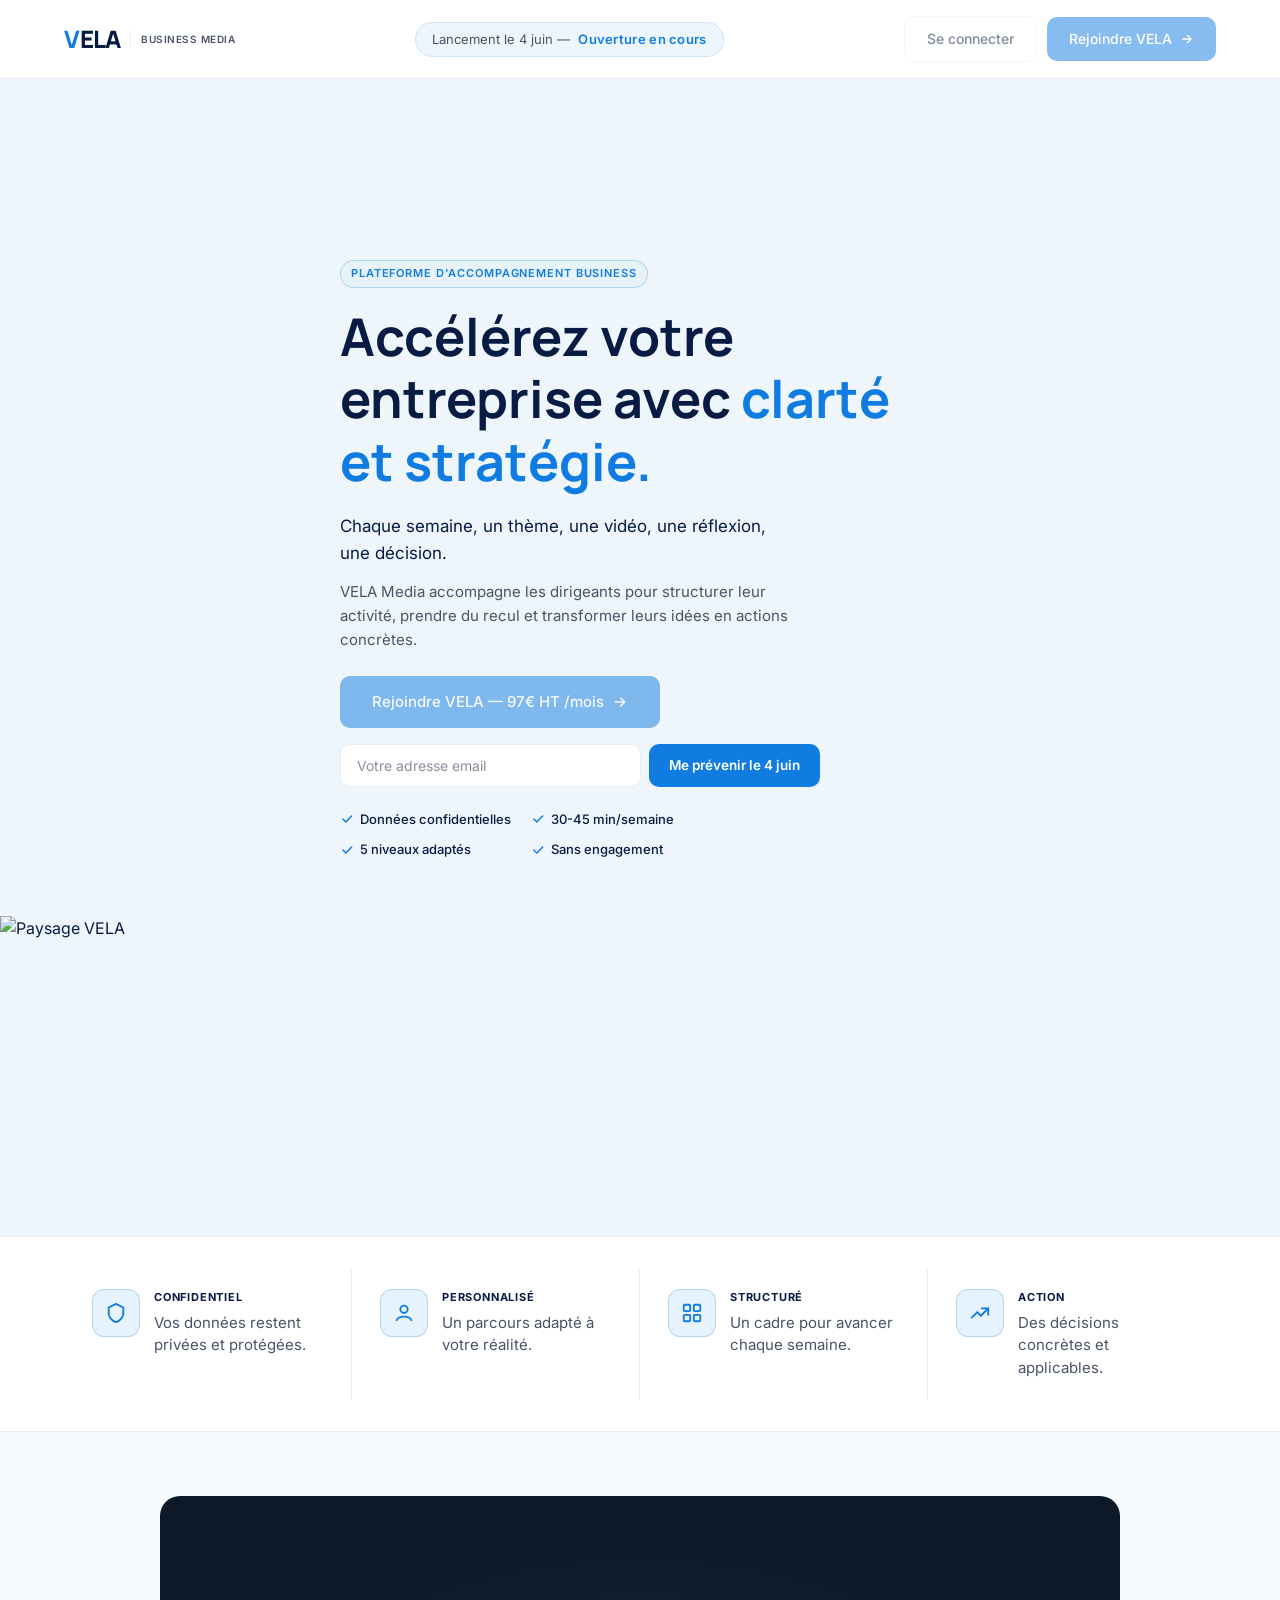
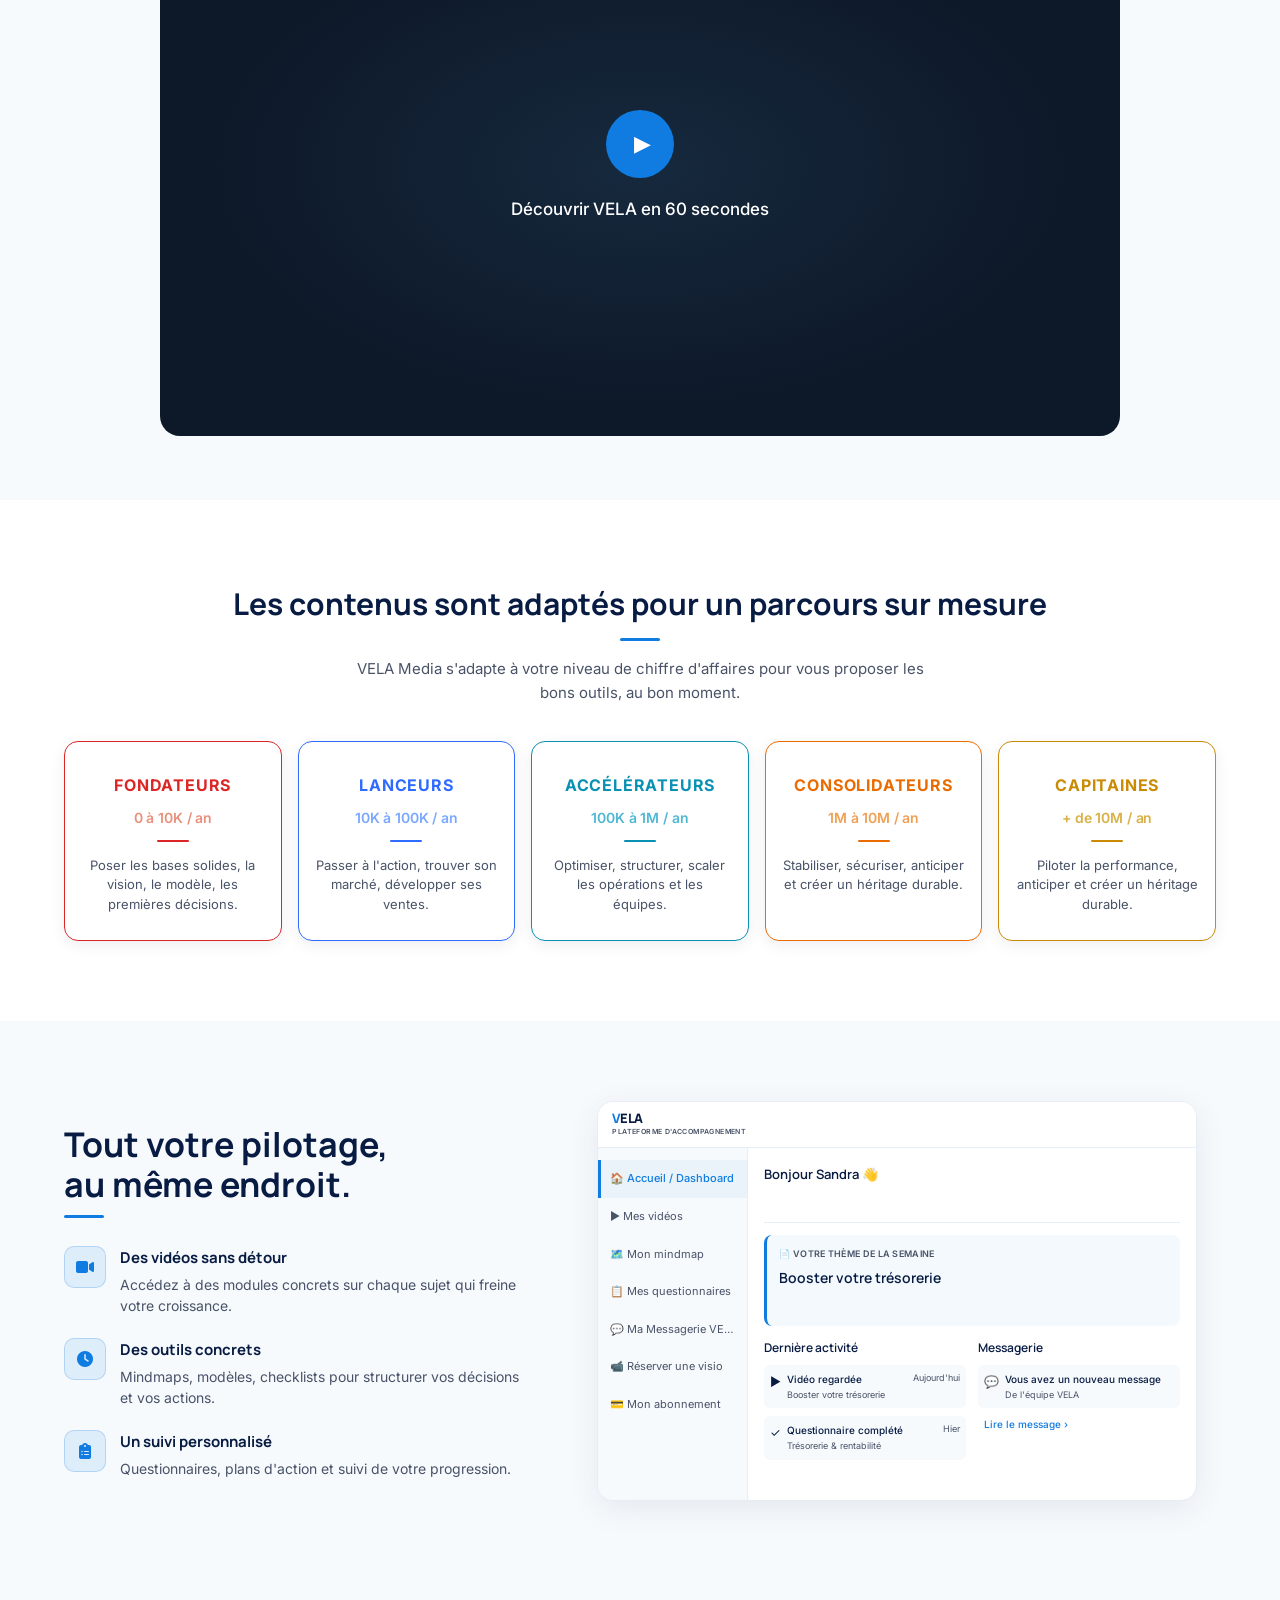
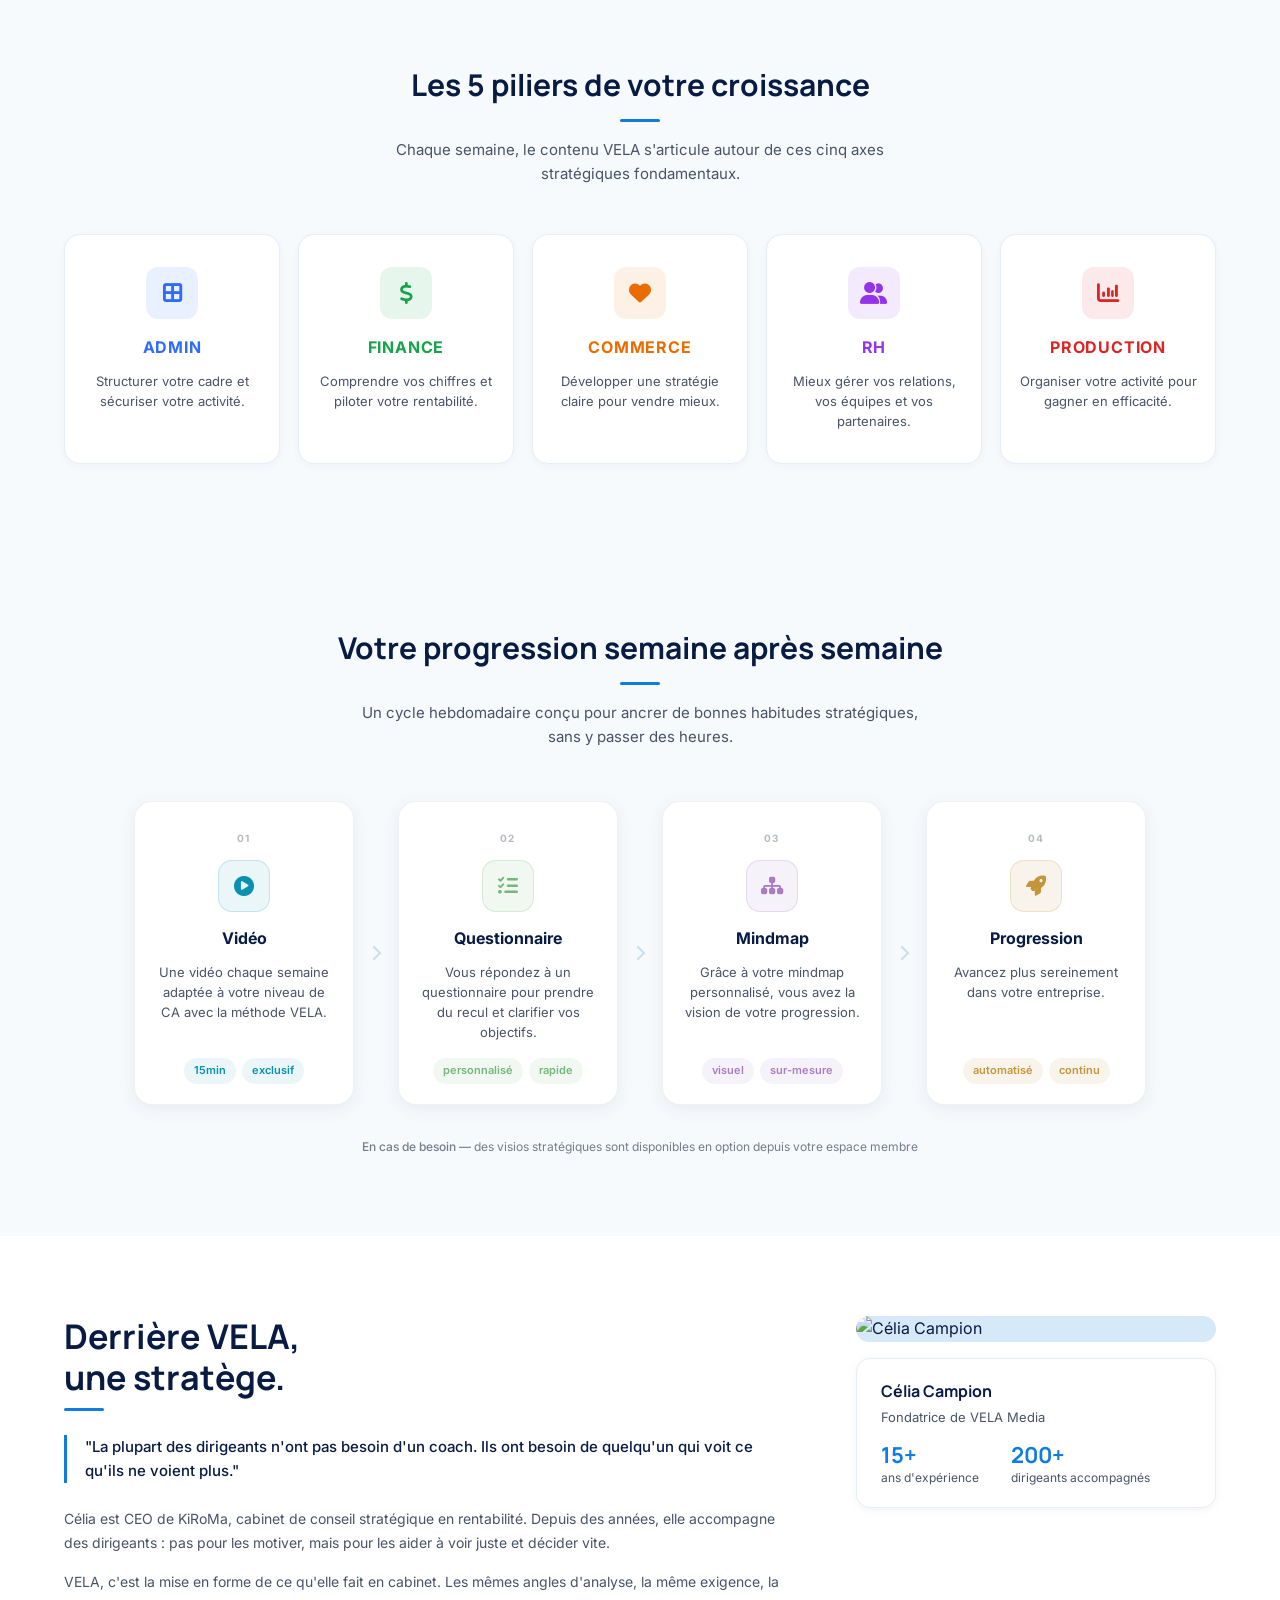
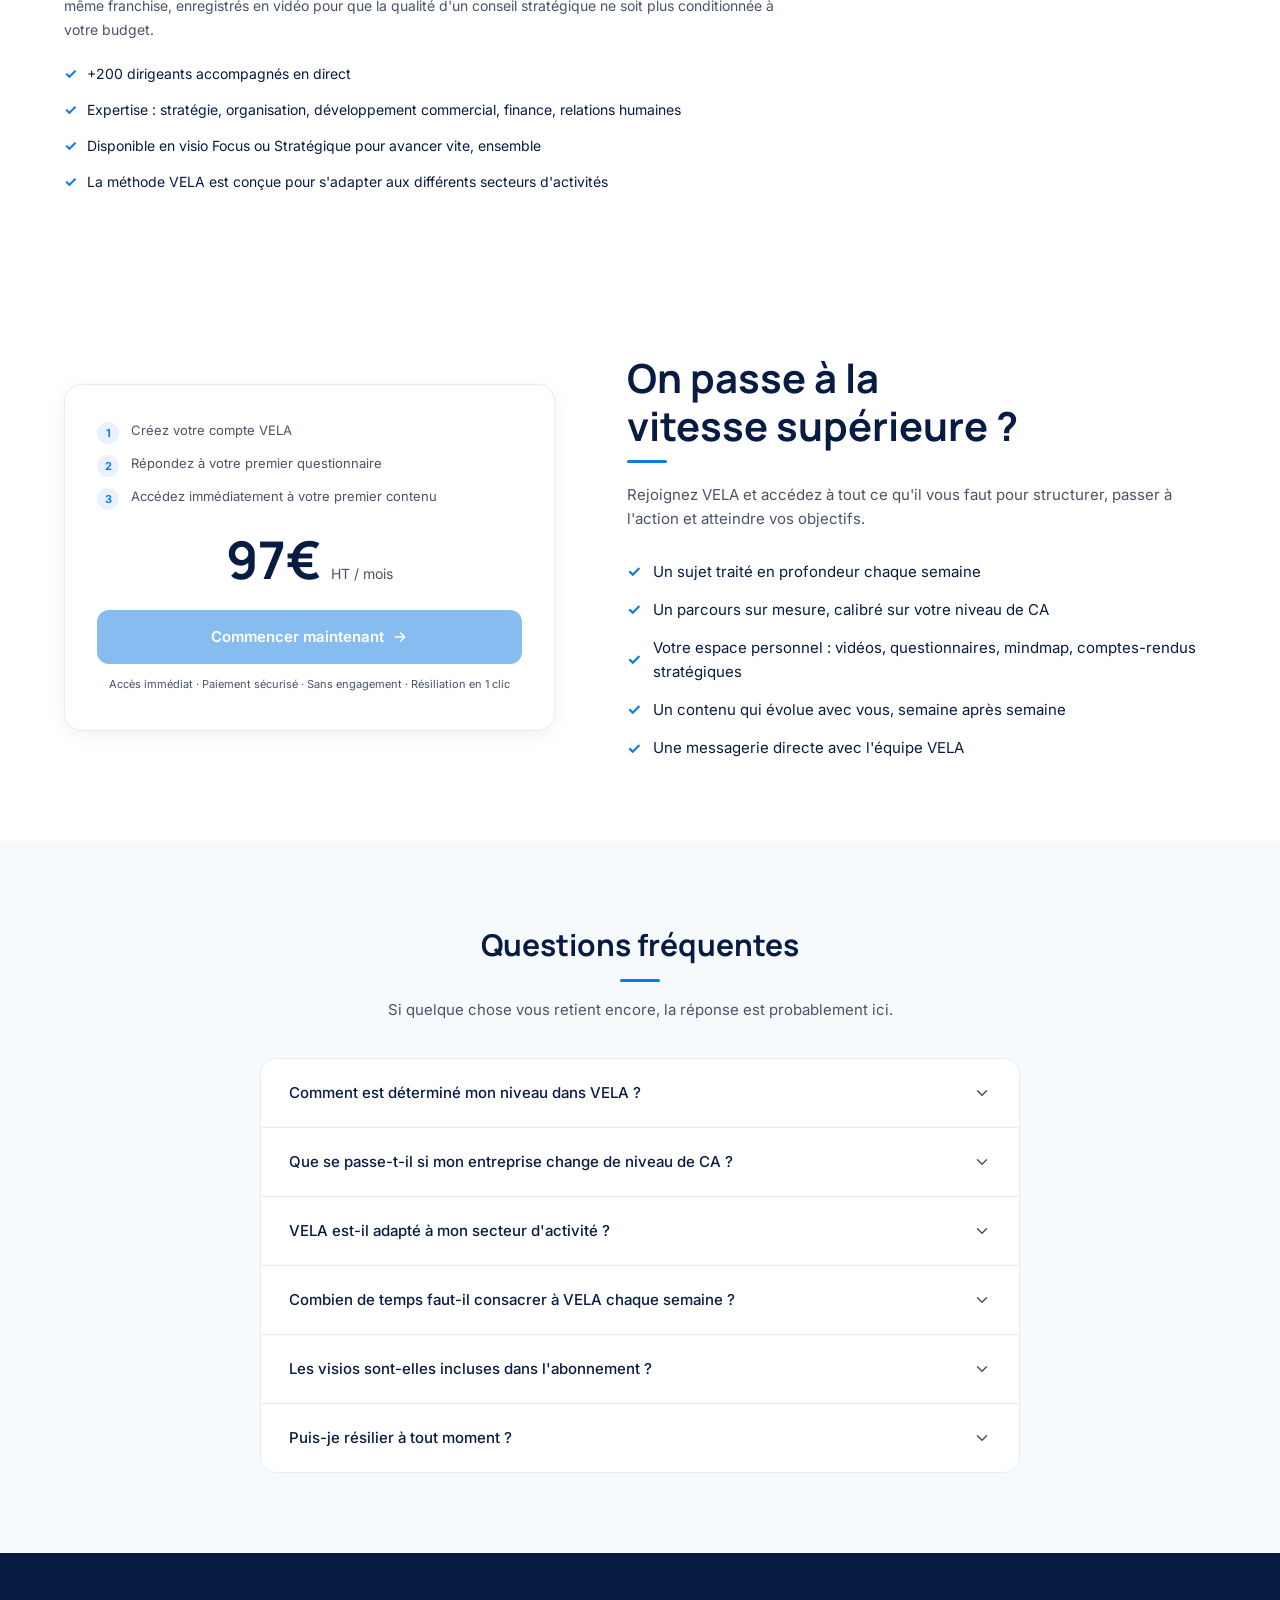
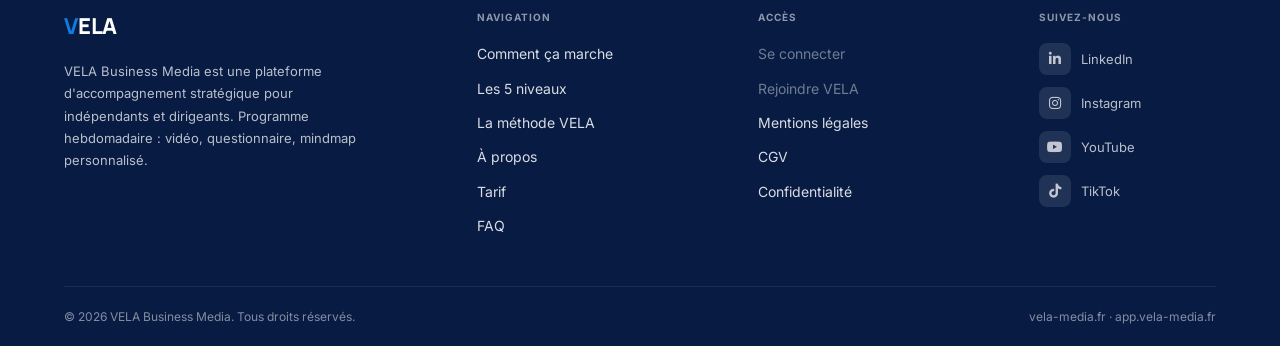
==== commit 216125f7: "fix: Update video duration text and rephrase pricing section heading for clarity" ====
--- a/index.html
+++ b/index.html
@@ -179,7 +179,7 @@
                 <!-- Thumbnail personnalisé -->
                 <div class="video-placeholder" id="videoThumb">
                     <button class="play-button" id="playBtn">▶</button>
-                    <p>Découvrir VELA en 90 secondes</p>
+                    <p>Découvrir VELA en 60 secondes</p>
                 </div>
                 <!-- Player Wistia -->
                 <div class="video-player" id="videoPlayer">
@@ -482,7 +482,7 @@
                     <p class="pricing-disclaimer">Accès immédiat · Paiement sécurisé · Sans engagement · Résiliation en 1 clic</p>
                 </div>
                 <div class="pricing-content">
-                    <h2>Prêt à passer à la<br>vitesse supérieure ?</h2>
+                    <h2>On passe à la<br>vitesse supérieure ?</h2>
                     <p class="pricing-intro">Rejoignez VELA et accédez à tout ce qu'il vous faut pour structurer, passer à l'action et atteindre vos objectifs.</p>
                     <ul class="pricing-features">
                         <li>Un sujet traité en profondeur chaque semaine</li>
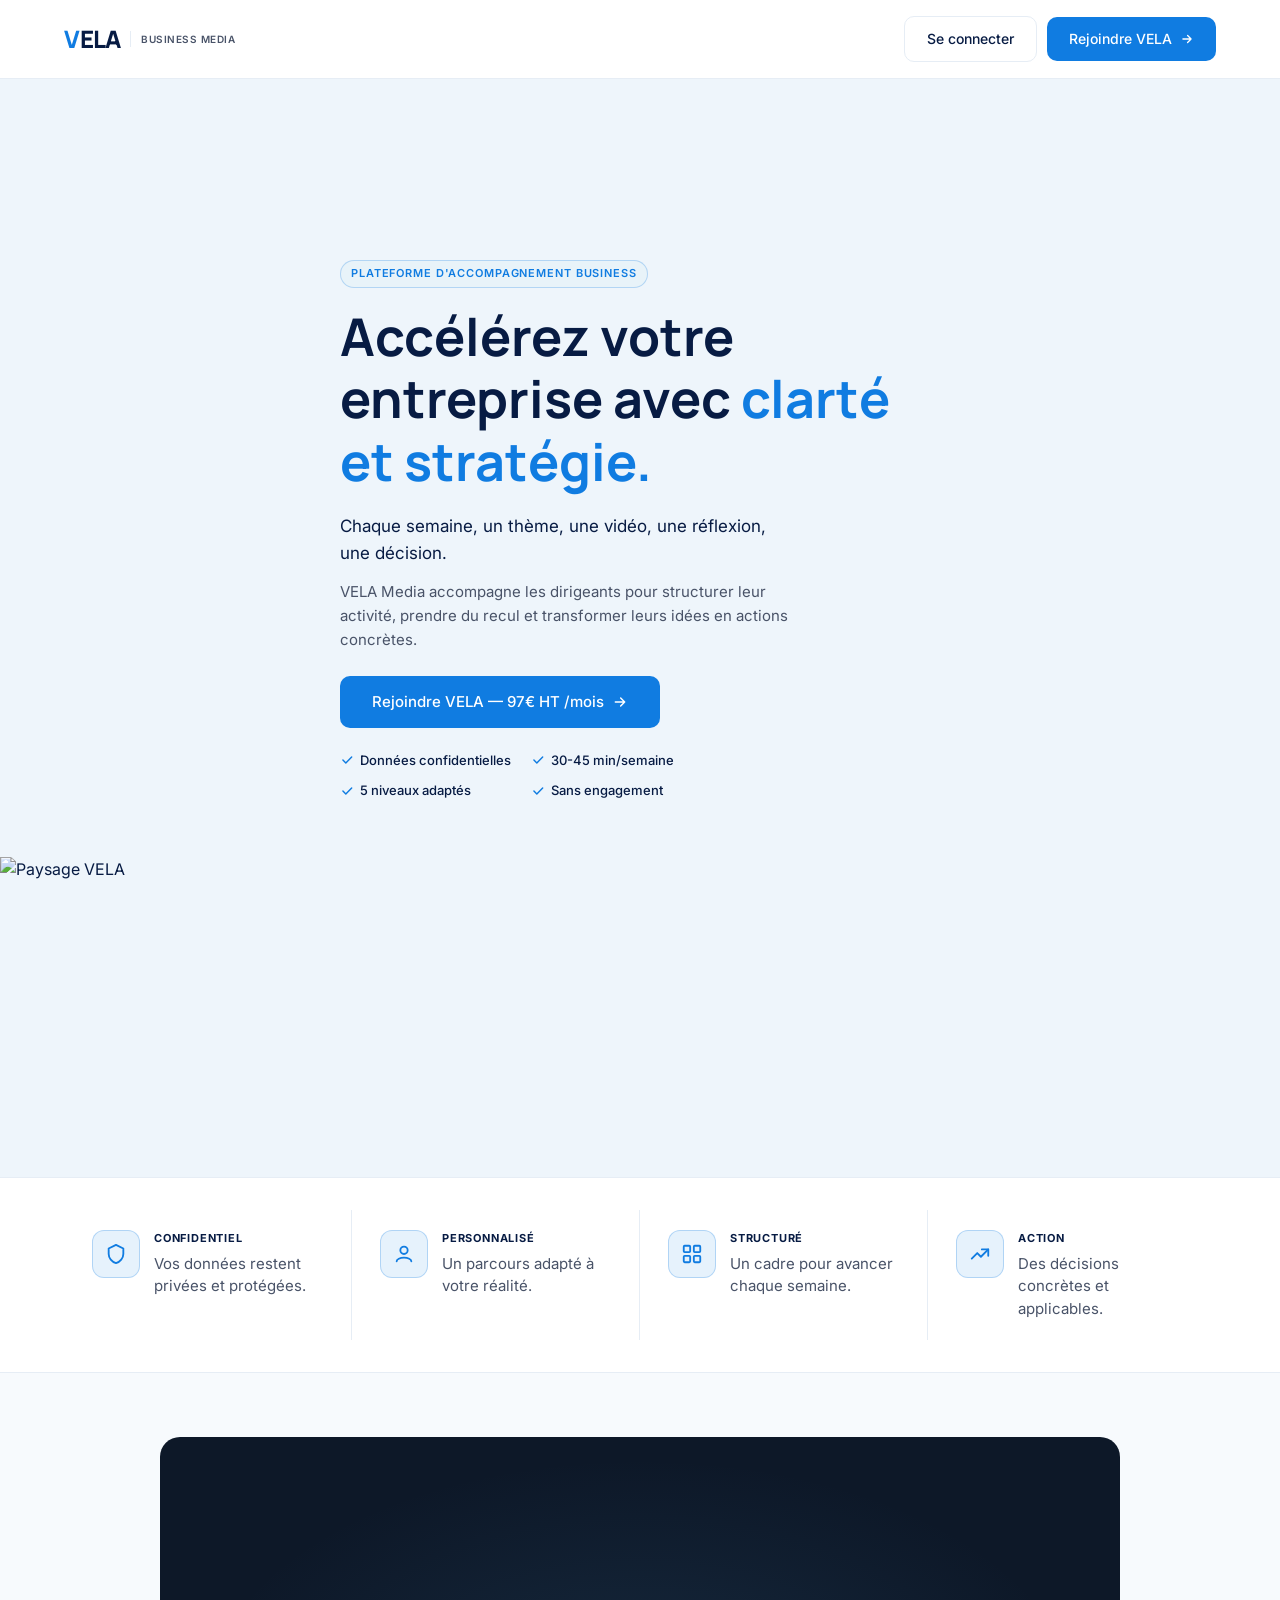
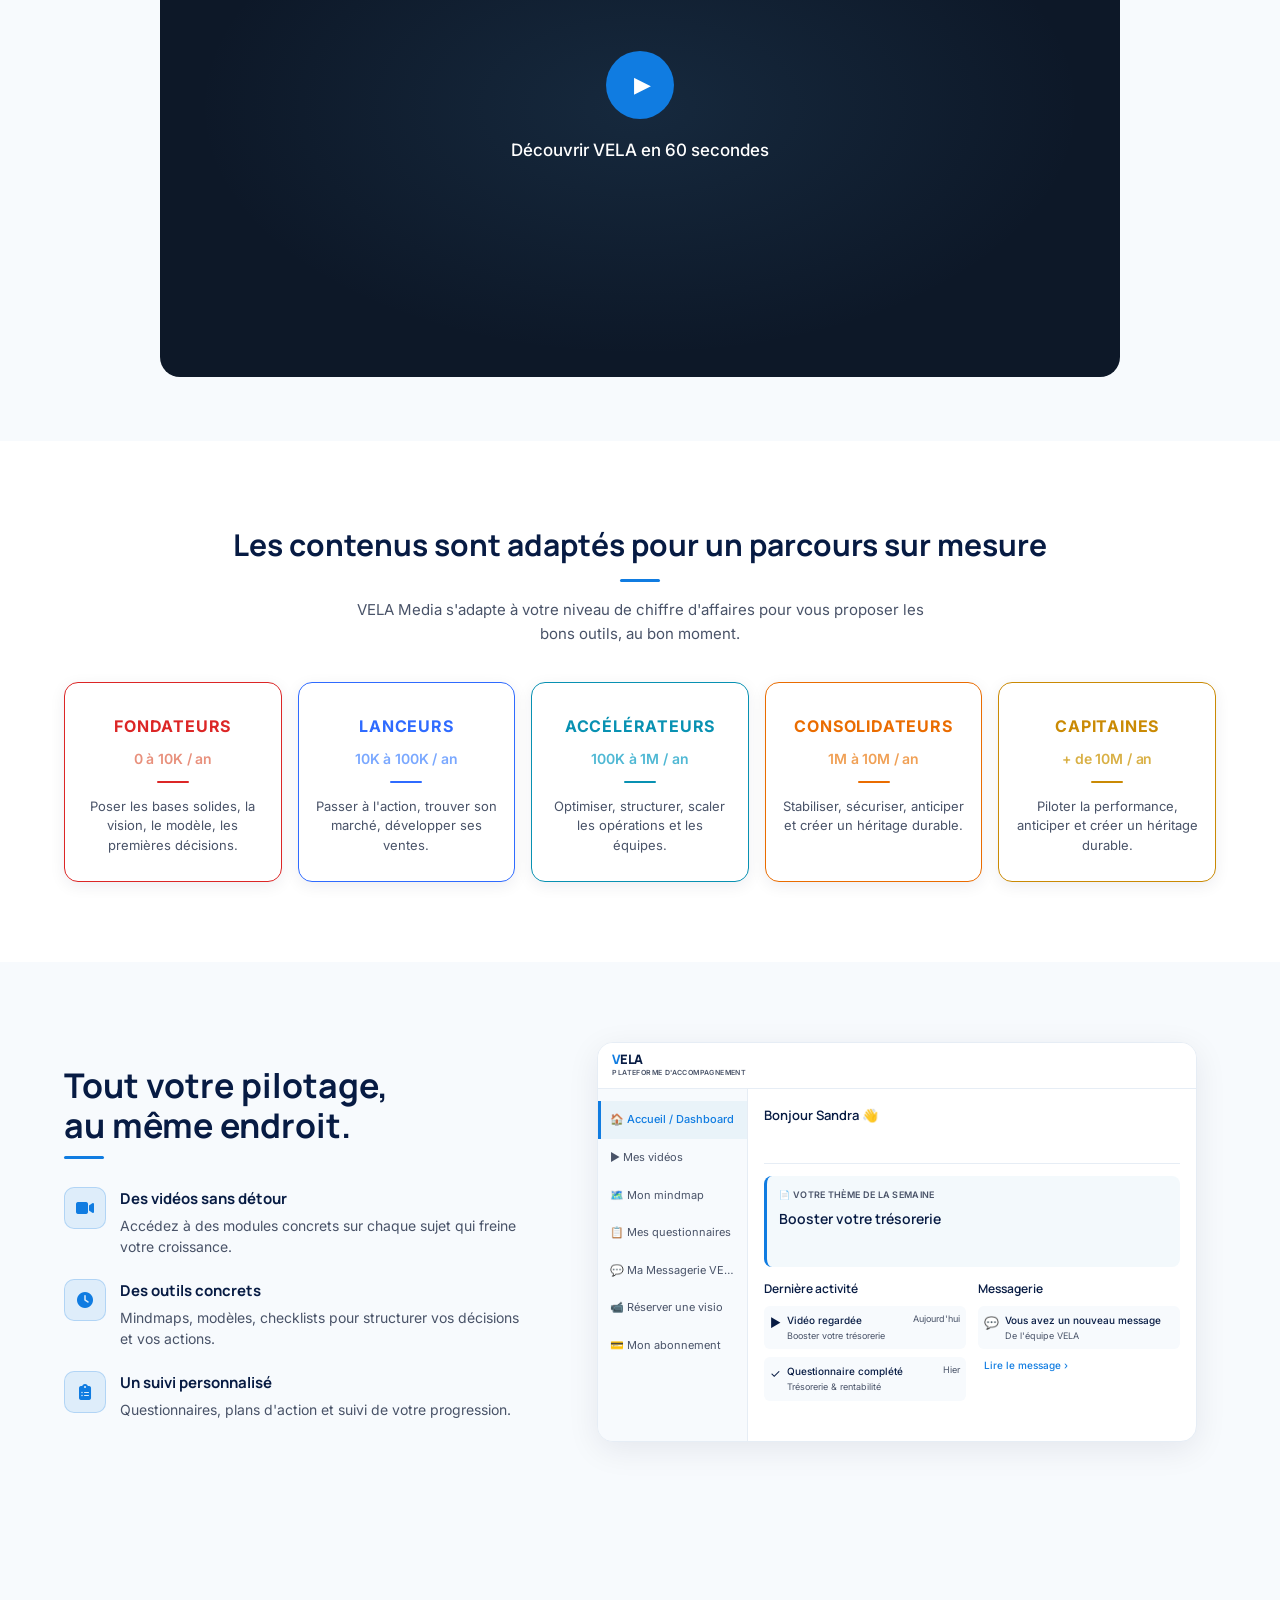
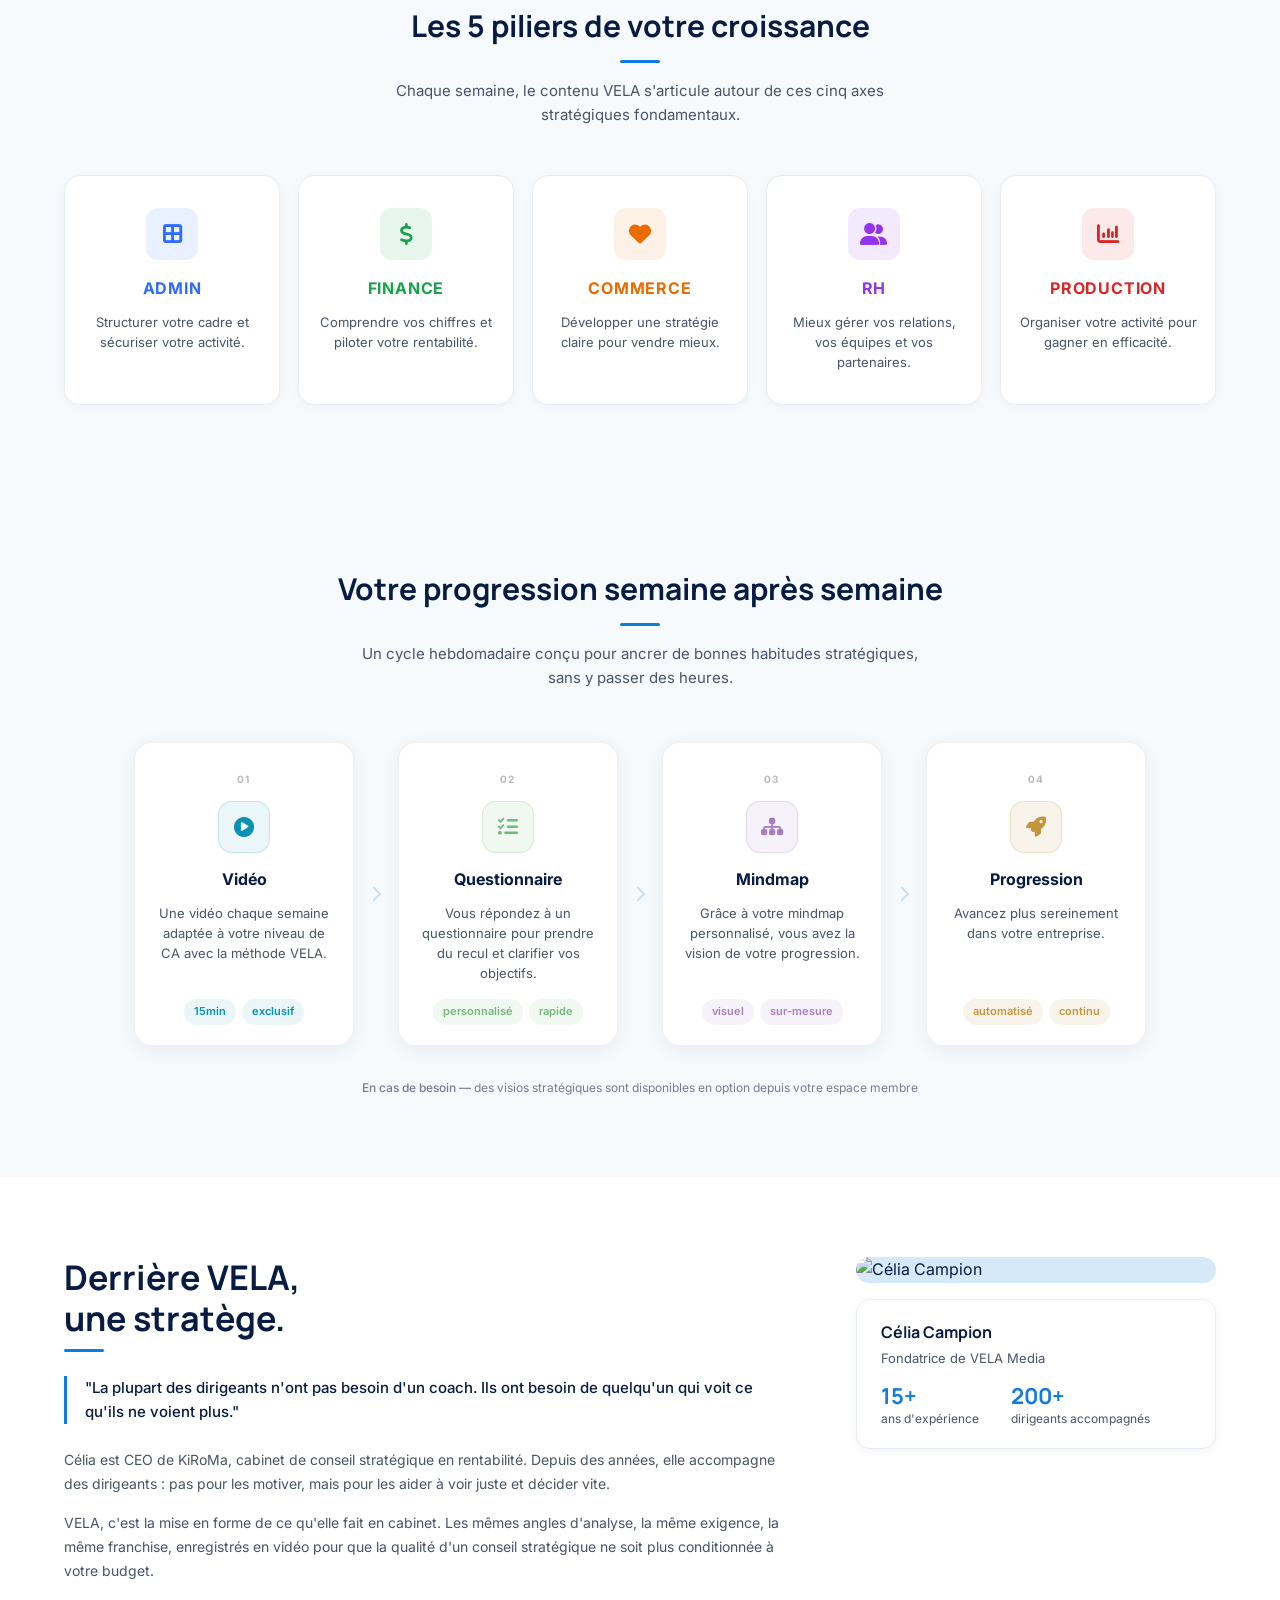
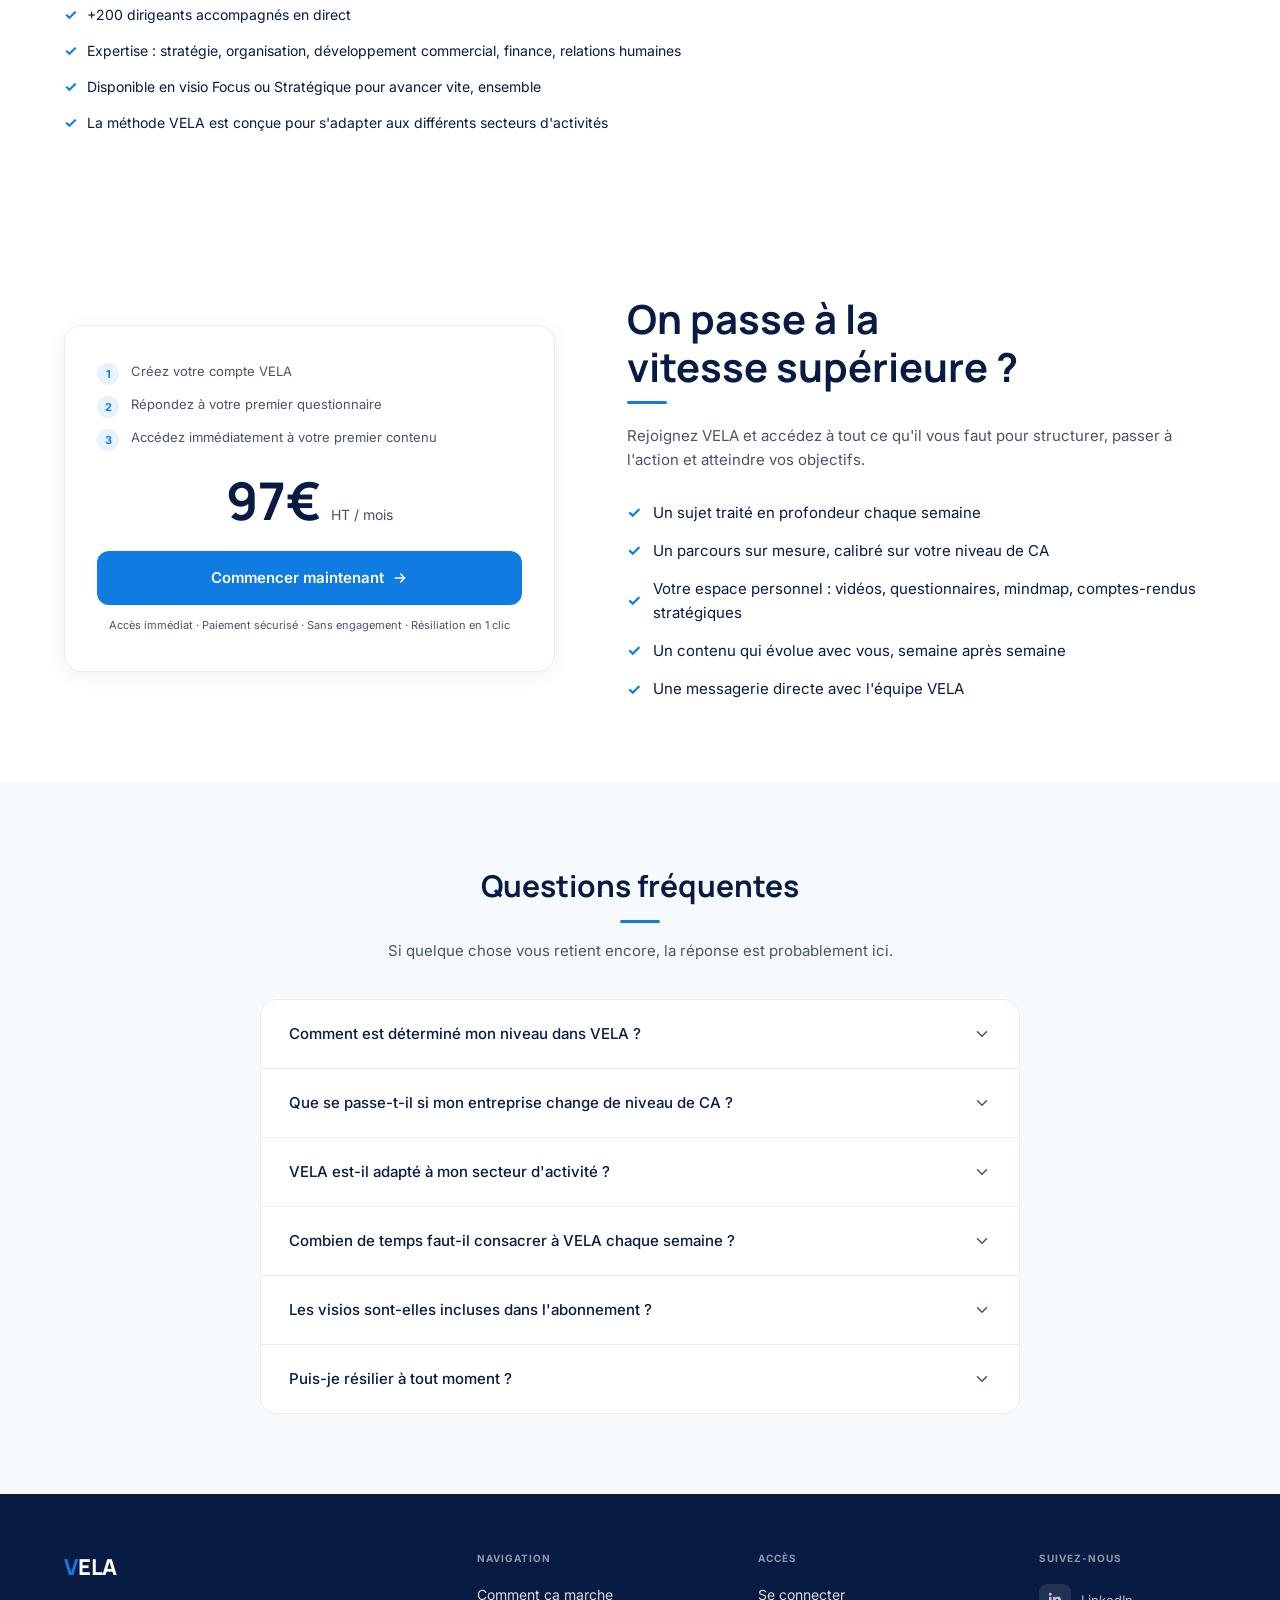
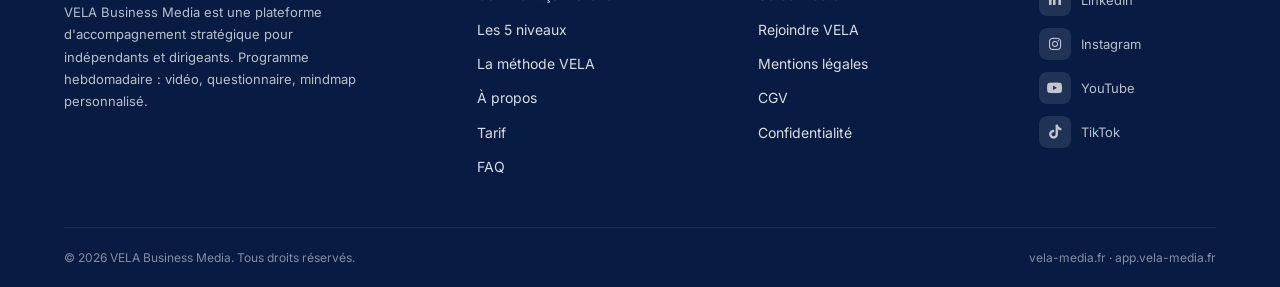
==== commit 447b3512: "refactor: Remove countdown and waitlist form functionality from header" ====
--- a/index.html
+++ b/index.html
@@ -72,10 +72,6 @@
                     </div>
                     <span class="logo-sub">BUSINESS MEDIA</span>
                 </div>
-                <div class="header-countdown">
-                    <span class="countdown-label">Lancement le 4 juin —</span>
-                    <span id="hero-countdown">…</span>
-                </div>
                 <div class="header-actions">
                     <a href="https://app.vela-media.fr/login" target="_blank" rel="noopener" class="btn-secondary">Se connecter</a>
                     <a href="https://app.vela-media.fr/offers/Z2gnVSHb" target="_blank" rel="noopener" class="btn-primary">Rejoindre VELA <svg class="btn-arrow" width="14" height="14" viewBox="0 0 24 24" fill="none" xmlns="http://www.w3.org/2000/svg"><path d="M5 12h14M13 6l6 6-6 6" stroke="currentColor" stroke-width="2.2" stroke-linecap="round" stroke-linejoin="round"/></svg></a>
@@ -97,13 +93,6 @@
                     <p class="hero-subtitle">Chaque semaine, un thème, une vidéo, une réflexion, une décision.</p>
                     <p class="hero-desc">VELA Media accompagne les dirigeants pour structurer leur activité, prendre du recul et transformer leurs idées en actions concrètes.</p>
                     <a href="https://app.vela-media.fr/offers/Z2gnVSHb" target="_blank" rel="noopener" class="btn-primary btn-large">Rejoindre VELA — 97€ HT /mois <svg class="btn-arrow" width="16" height="16" viewBox="0 0 24 24" fill="none" xmlns="http://www.w3.org/2000/svg"><path d="M5 12h14M13 6l6 6-6 6" stroke="currentColor" stroke-width="2.2" stroke-linecap="round" stroke-linejoin="round"/></svg></a>
-                    <form class="waitlist-form" action="https://62388819.sibforms.com/serve/[base64]" method="post" data-type="subscription">
-                        <input type="text" name="email_address_check" value="" style="display:none">
-                        <input type="hidden" name="locale" value="fr">
-                        <input type="hidden" name="html_type" value="simple">
-                        <input type="email" name="email" placeholder="Votre adresse email" required autocomplete="email">
-                        <button type="submit">Me prévenir le 4 juin</button>
-                    </form>
                     <ul class="hero-features">
                         <li><svg width="14" height="14" viewBox="0 0 24 24" fill="none" xmlns="http://www.w3.org/2000/svg"><path d="M5 12l5 5L20 7" stroke="currentColor" stroke-width="2.5" stroke-linecap="round" stroke-linejoin="round"/></svg> Données confidentielles</li>
                         <li><svg width="14" height="14" viewBox="0 0 24 24" fill="none" xmlns="http://www.w3.org/2000/svg"><path d="M5 12l5 5L20 7" stroke="currentColor" stroke-width="2.5" stroke-linecap="round" stroke-linejoin="round"/></svg> 30-45 min/semaine</li>
--- a/styles/main.css
+++ b/styles/main.css
@@ -1594,96 +1594,6 @@
     line-height: 1.7;
 }
 
-/* ── Waitlist mode ───────────────────────────────────── */
-
-/* Boutons bloqués avant lancement */
-a[href="https://app.vela-media.fr/offers/Z2gnVSHb"],
-a[href="https://app.vela-media.fr/login"] {
-    opacity: 0.5 !important;
-    cursor: not-allowed !important;
-    pointer-events: none !important;
-}
-
-/* Compte à rebours header */
-.header-countdown {
-    display: flex;
-    align-items: center;
-    gap: 8px;
-    background: rgba(16,124,225,0.07);
-    border: 1px solid rgba(16,124,225,0.15);
-    border-radius: 20px;
-    padding: 6px 16px;
-    font-family: var(--font-text);
-    font-size: 13px;
-    color: var(--blue-dark);
-    white-space: nowrap;
-}
-
-.countdown-label {
-    color: var(--gray-text);
-    font-weight: 400;
-}
-
-#hero-countdown {
-    font-weight: 600;
-    color: var(--blue-primary);
-    letter-spacing: 0.3px;
-}
-
-/* Formulaire waitlist hero */
-.waitlist-form {
-    display: flex;
-    gap: 8px;
-    margin-top: 16px;
-    max-width: 480px;
-}
-
-.waitlist-form input[type="email"] {
-    flex: 1;
-    padding: 12px 16px;
-    border: 1.5px solid var(--gray-border);
-    border-radius: 10px;
-    font-size: 14px;
-    font-family: var(--font-text);
-    color: var(--blue-dark);
-    background: var(--white);
-    outline: none;
-    transition: border-color 0.2s;
-}
-
-.waitlist-form input[type="email"]:focus {
-    border-color: var(--blue-primary);
-}
-
-.waitlist-form input[type="email"]::placeholder {
-    color: var(--gray-text);
-    opacity: 0.65;
-}
-
-.waitlist-form button[type="submit"] {
-    padding: 12px 20px;
-    background: var(--blue-primary);
-    color: #fff;
-    border: none;
-    border-radius: 10px;
-    font-size: 13.5px;
-    font-weight: 600;
-    font-family: var(--font-text);
-    cursor: pointer;
-    white-space: nowrap;
-    transition: background 0.2s, transform 0.15s;
-}
-
-.waitlist-form button[type="submit"]:hover {
-    background: #0d6fd8;
-    transform: translateY(-1px);
-}
-
-@media (max-width: 540px) {
-    .waitlist-form { flex-direction: column; }
-    .header-countdown { display: none; }
-}
-
 /* ── Footer ──────────────────────────────────────────── */
 .footer {
     background: var(--blue-dark);
